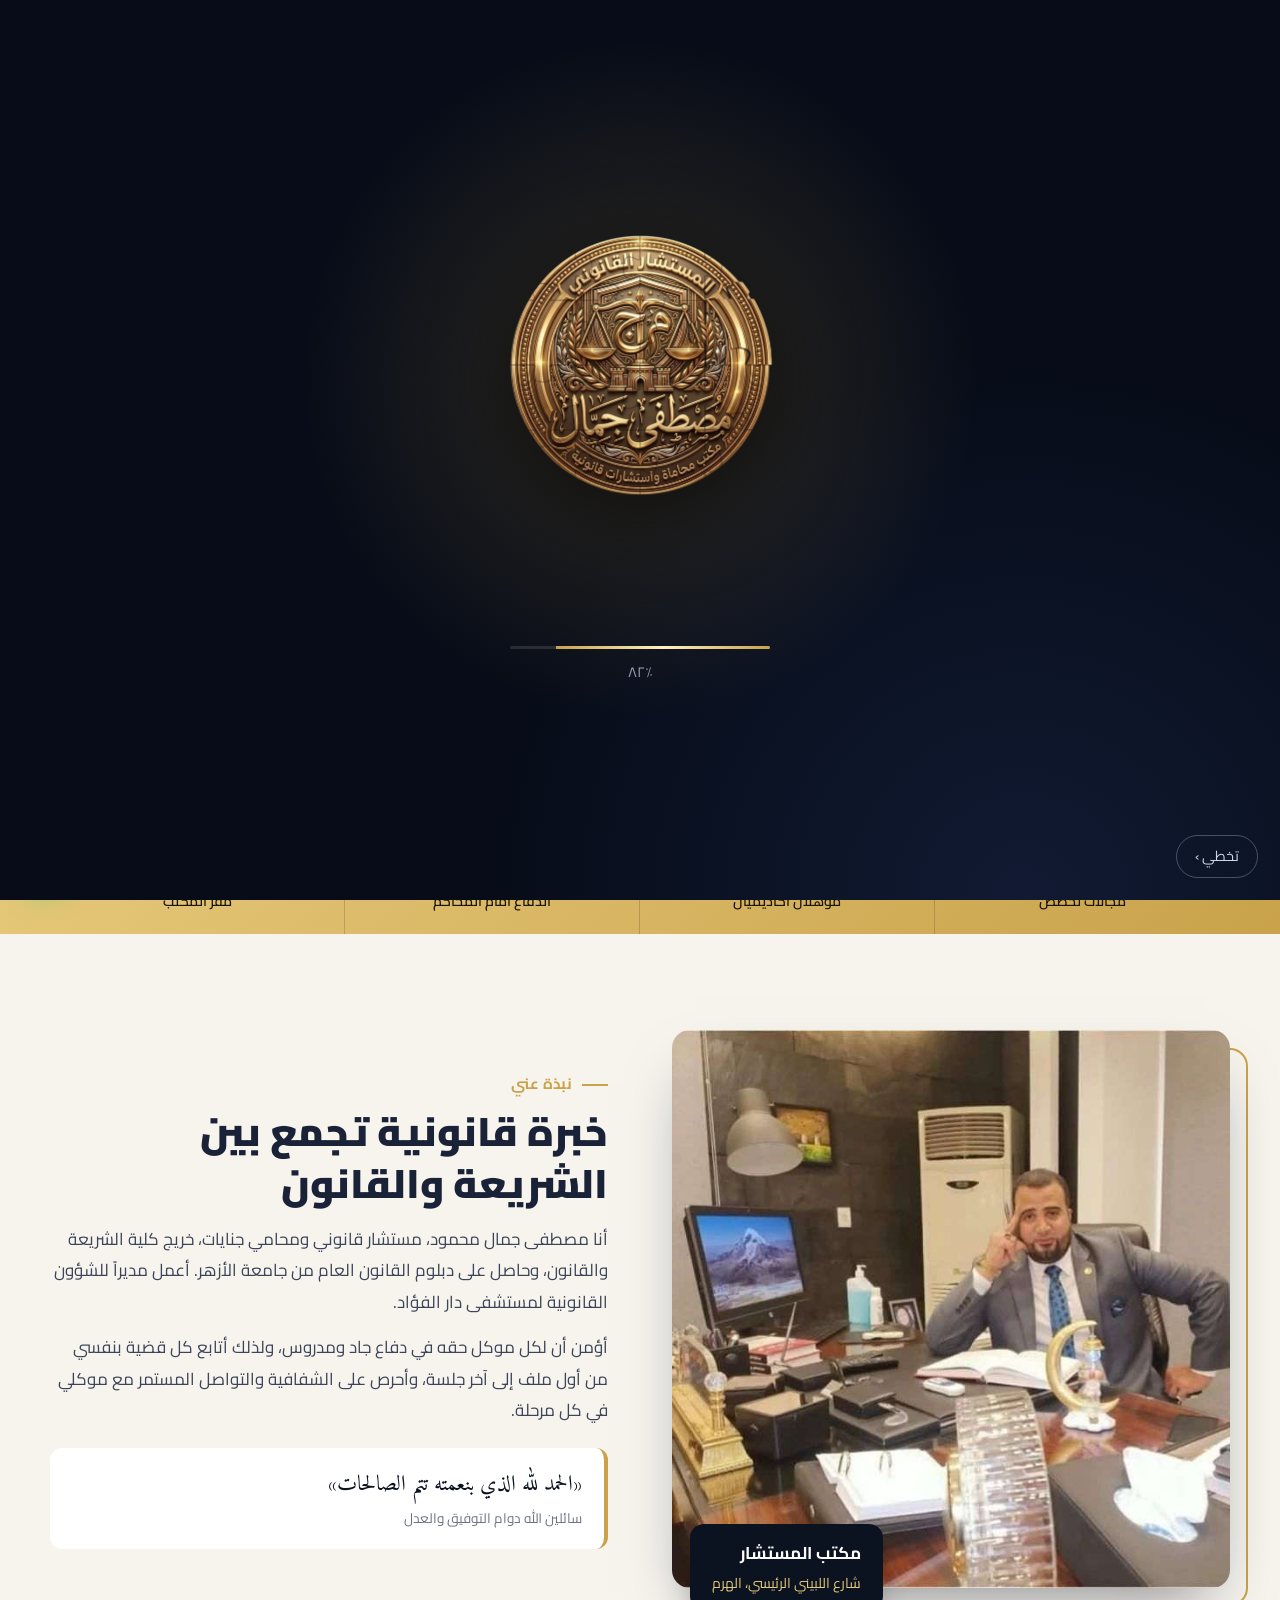
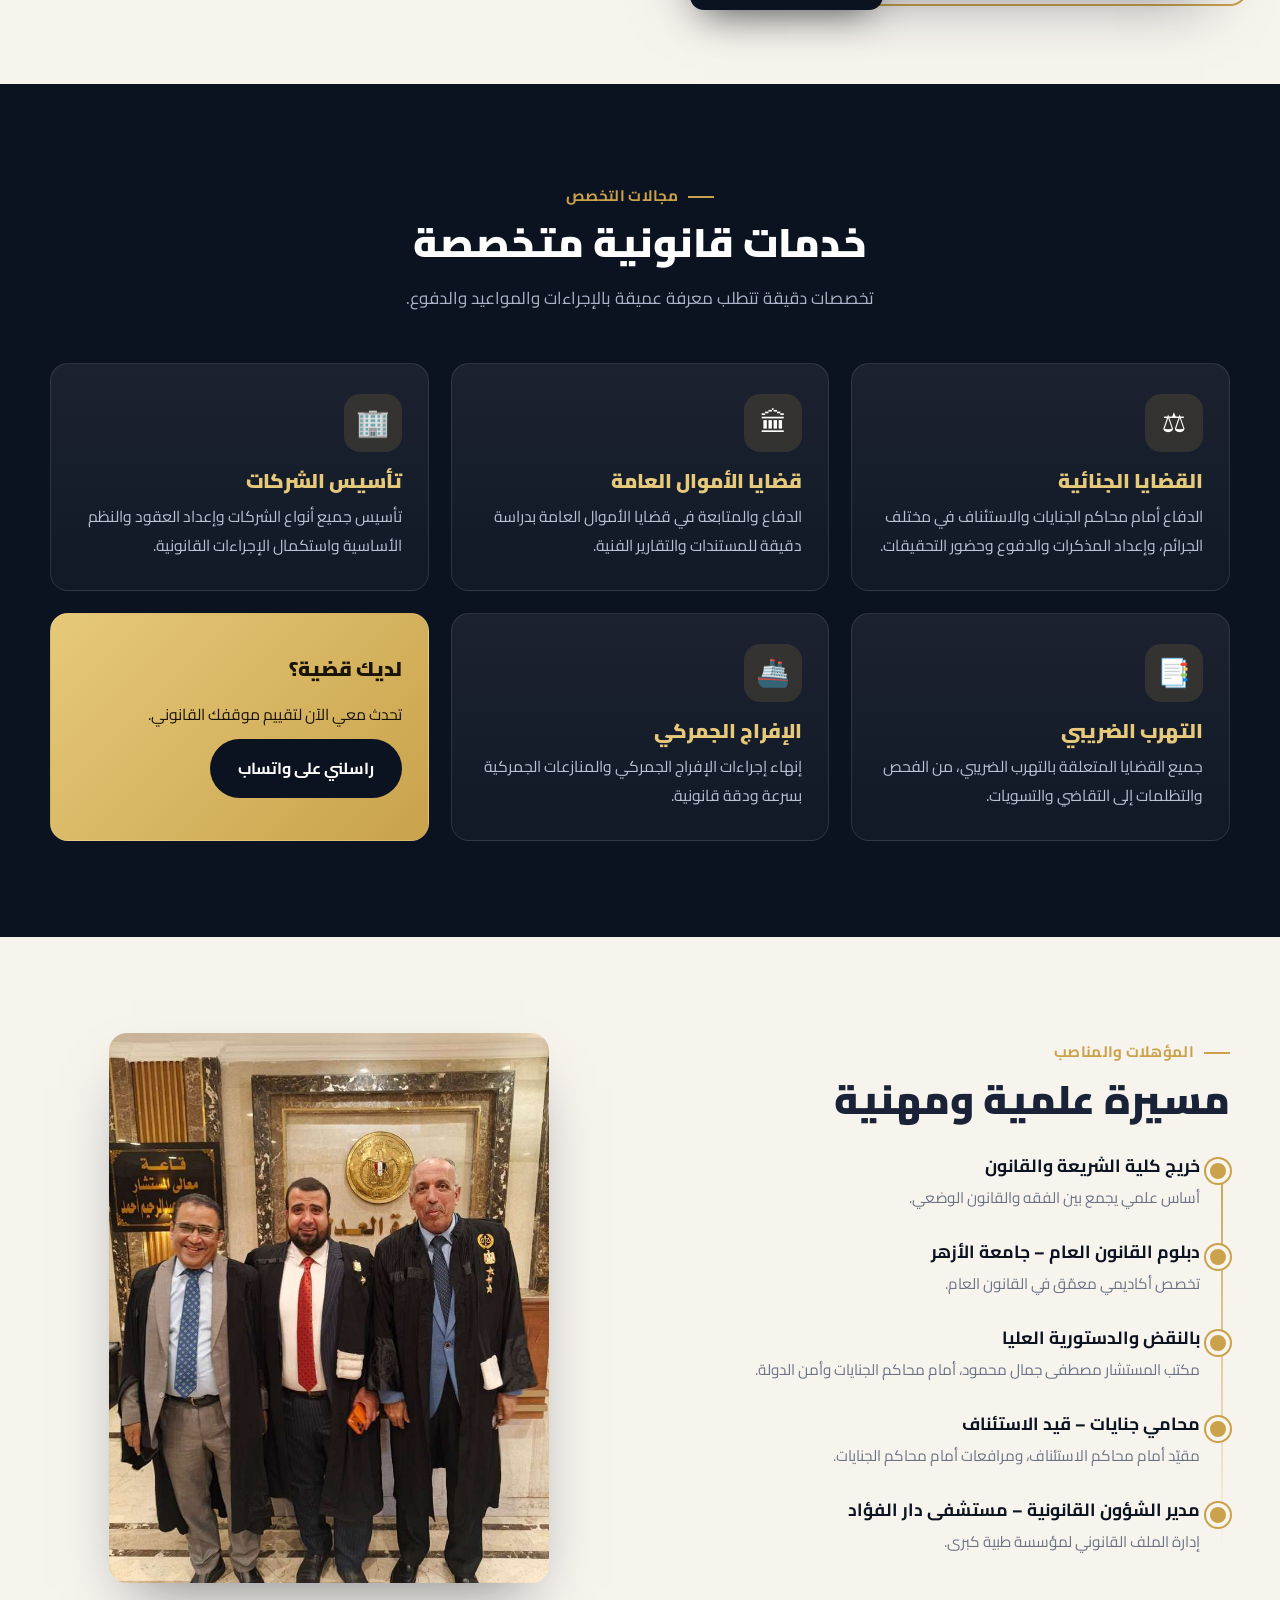
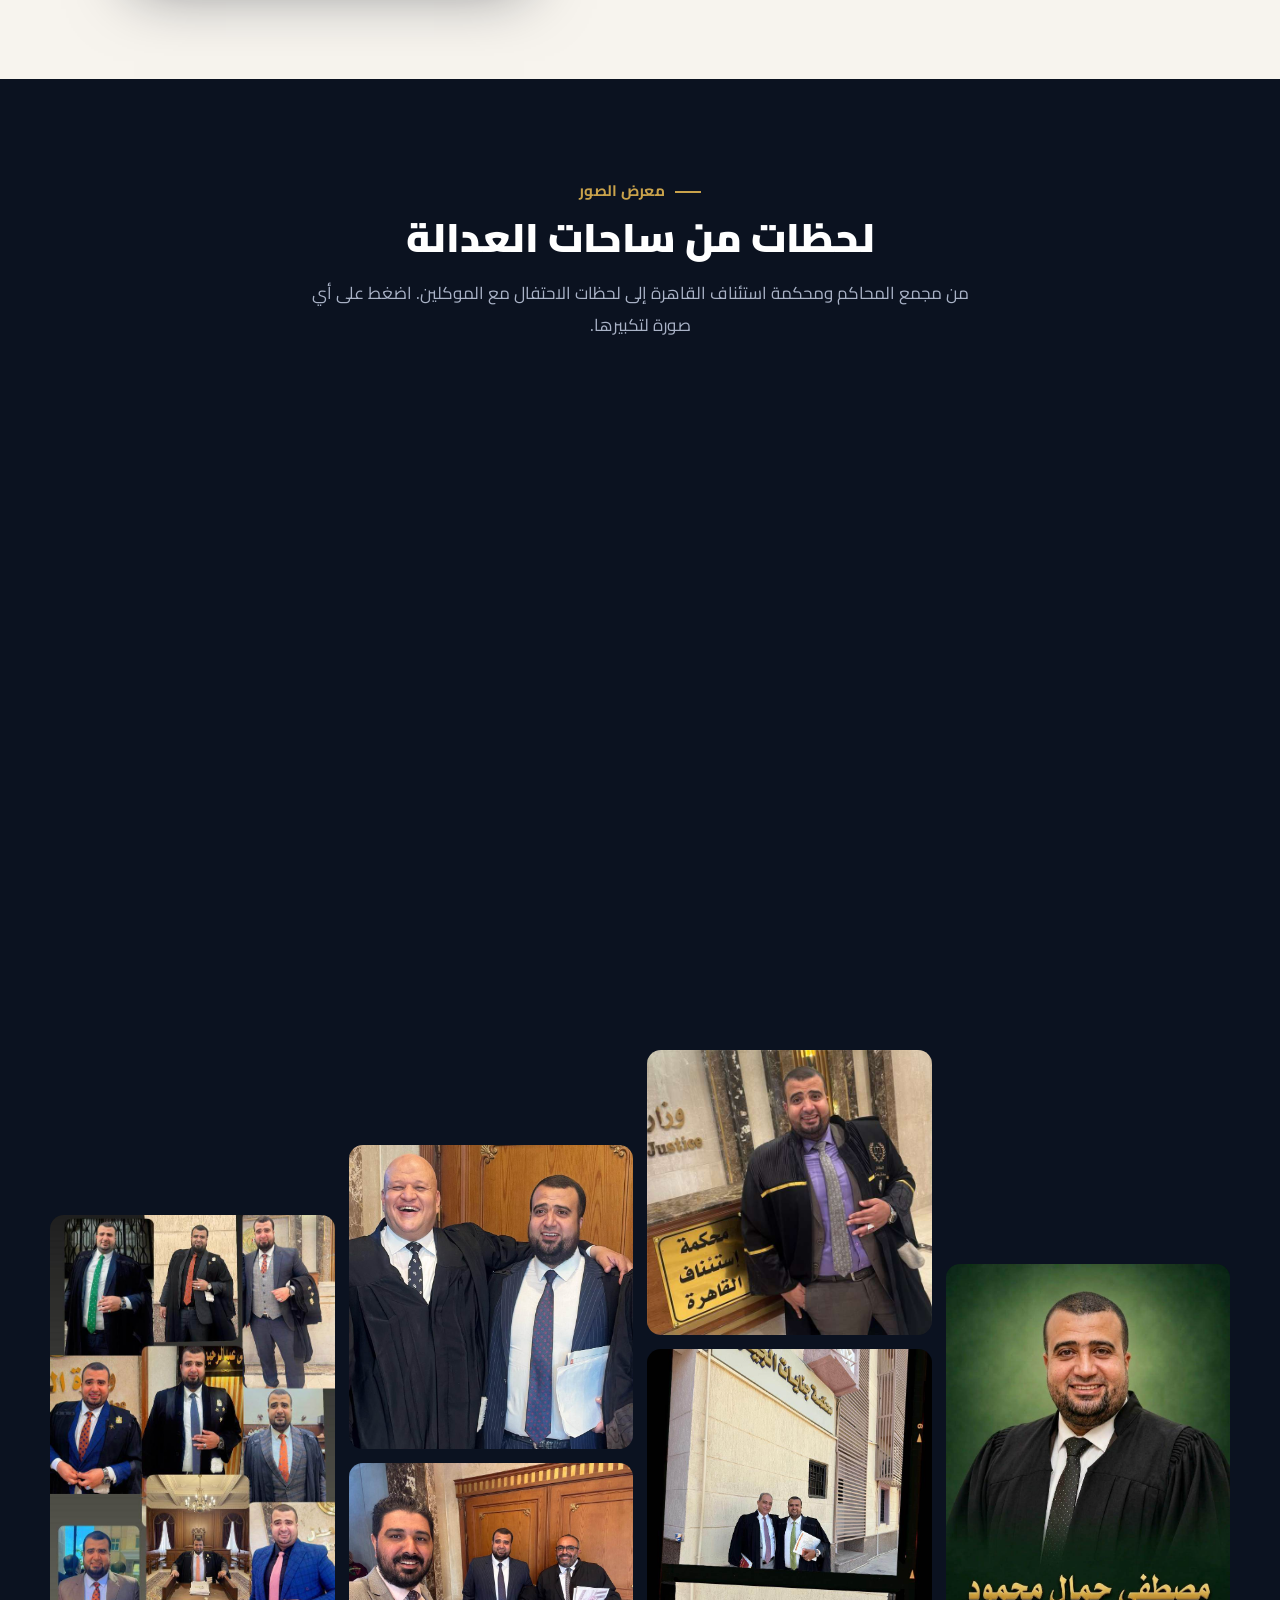
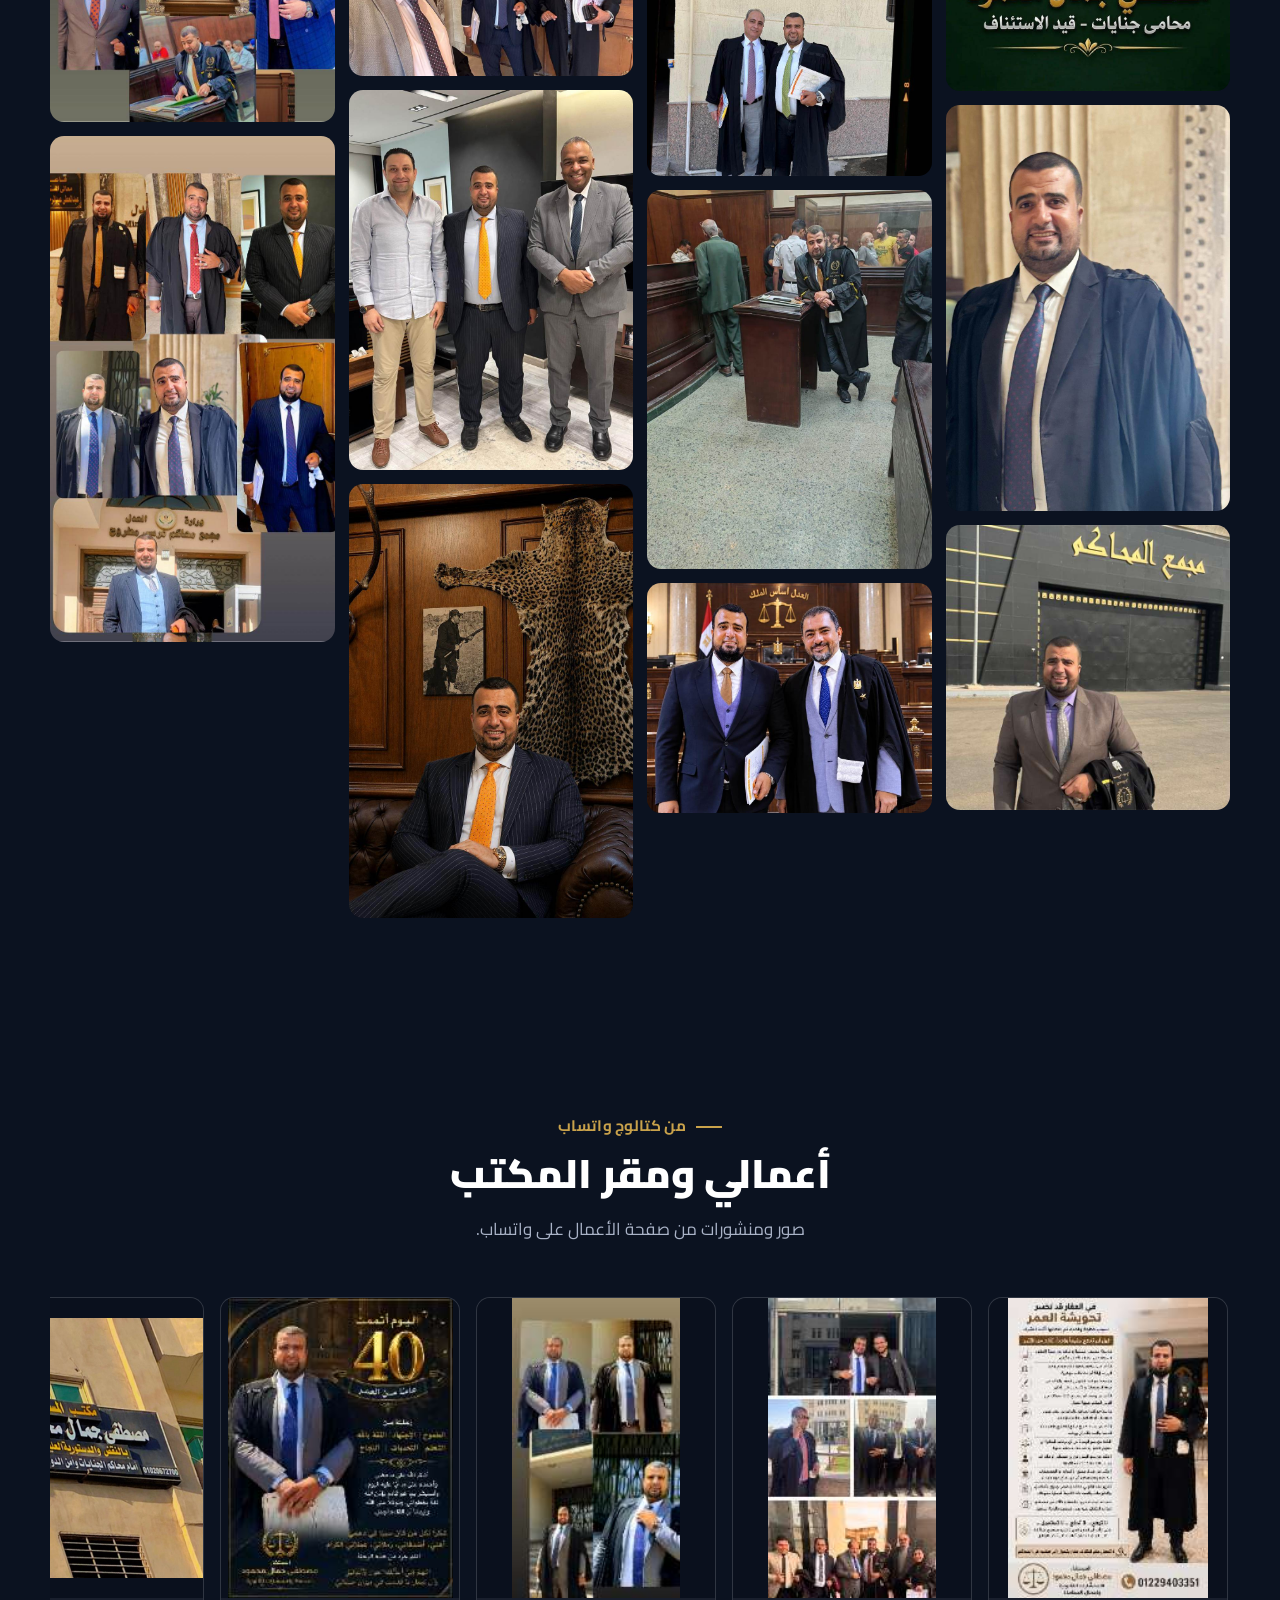
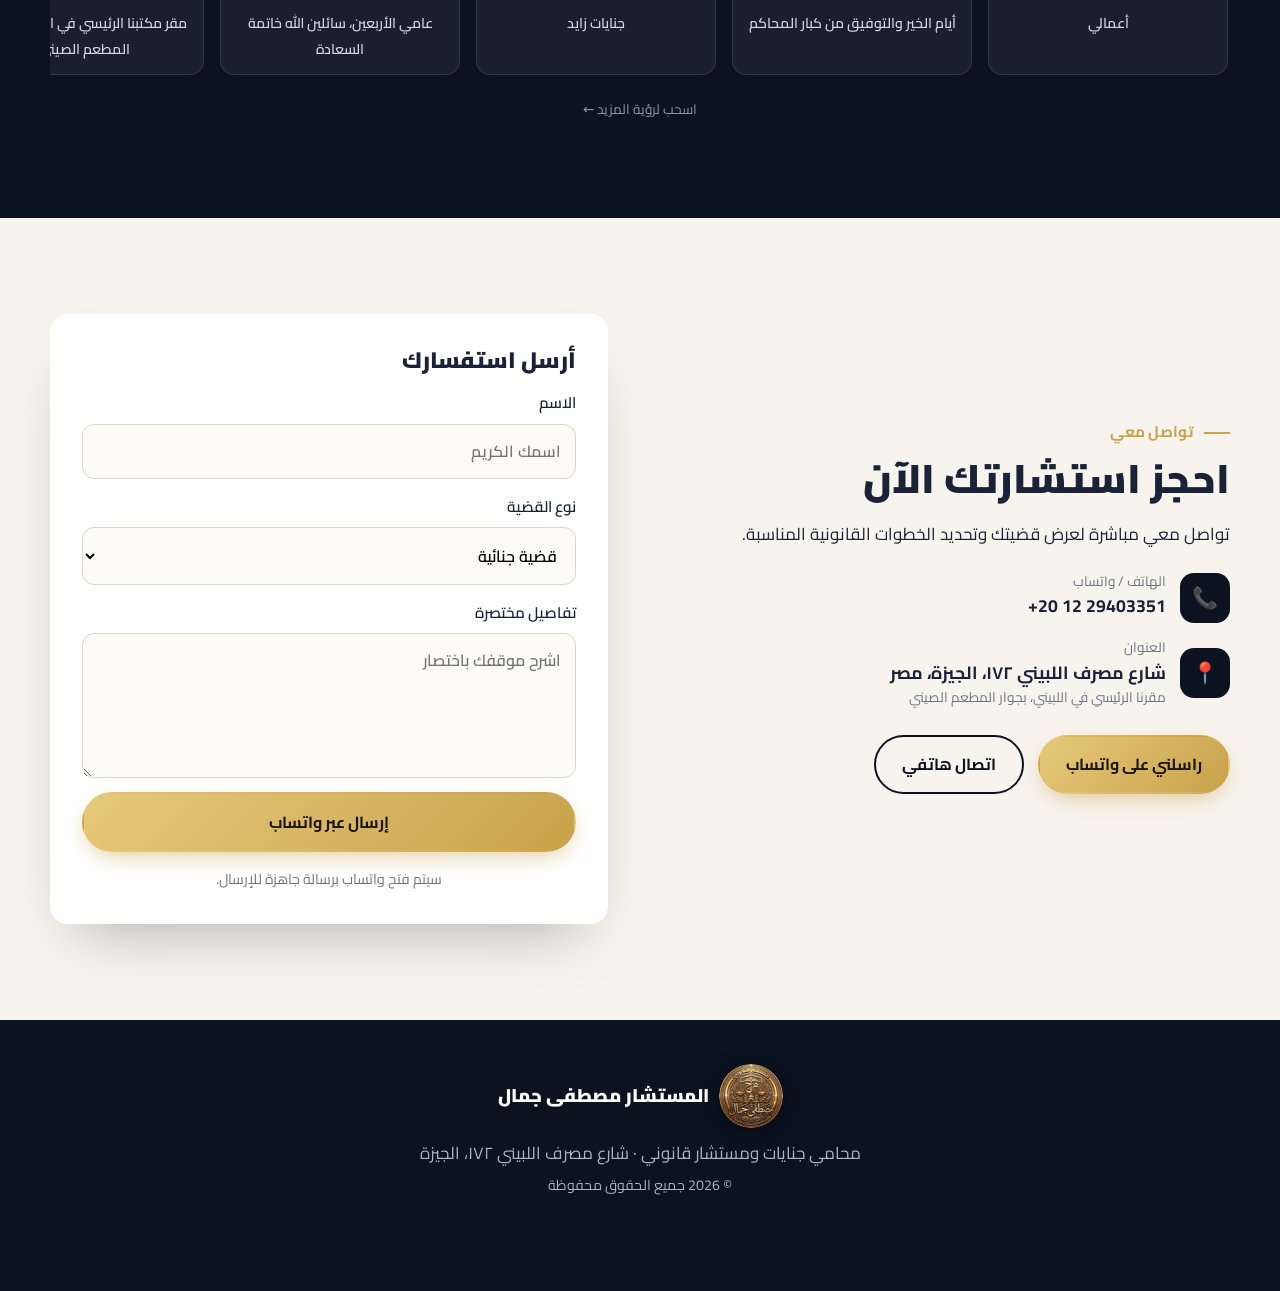
==== index.html @ 7abbc5d2 "Update index.html" ====
<!doctype html>
<html lang="ar" dir="rtl">
<head>
<meta charset="utf-8">
<meta name="viewport" content="width=device-width, initial-scale=1, viewport-fit=cover">
<title>المستشار القانوني مصطفى جمال | محامي جنايات ومستشار قانوني</title>
<meta name="description" content="المستشار القانوني مصطفى جمال، محامي جنايات ومستشار قانوني: القضايا الجنائية، قضايا الأموال العامة، تأسيس الشركات، التهرب الضريبي، والإفراج الجمركي. الجيزة، مصر.">
<meta property="og:title" content="المستشار القانوني مصطفى جمال | محامي جنايات ومستشار قانوني">
<meta property="og:description" content="قضايا جنائية، أموال عامة، تأسيس شركات، تهرب ضريبي، إفراج جمركي.">
<meta property="og:image" content="img/WhatsApp Image 2026-10-08 at 9.00.35 PM.jpeg">
<meta property="og:locale" content="ar_EG">
<meta name="theme-color" content="#0b1220">
<link rel="icon" type="image/png" href="img/favicon.png">
<link rel="apple-touch-icon" href="img/logo-96.webp">
<link rel="preconnect" href="https://fonts.googleapis.com">
<link rel="preconnect" href="https://fonts.gstatic.com" crossorigin>
<link href="https://fonts.googleapis.com/css2?family=Cairo:wght@400;600;700;900&family=Amiri:wght@700&display=swap" rel="stylesheet">
<script>document.documentElement.classList.add("js")</script>
<link rel="stylesheet" href="style.css">
</head>
<body>
<div class="loader" id="loader" role="status" aria-label="جارٍ التحميل">
  <div class="intro-glow"></div>
  <div class="intro-stage" id="introStage"></div>
  <div class="intro-name" id="introName"><b>المستشار القانوني</b><span>مصطفى جمال</span></div>
  <div class="intro-bar"><i id="introBar"></i></div>
  <div class="intro-pct" id="introPct">٠٪</div>
  <button type="button" class="intro-skip" id="introSkip">تخطي ›</button>
</div>
<div class="progress" id="progress"></div>

<header class="nav" id="nav">
  <a class="brand" href="#top" aria-label="المستشار مصطفى جمال"><img class="brand-logo" src="img/logo-96.webp" width="46" height="46" alt="شعار المستشار القانوني مصطفى جمال"><span>المستشار القانوني مصطفى جمال</span></a>
  <button class="burger" id="burger" aria-label="القائمة"><span></span><span></span><span></span></button>
  <nav id="menu">
    <a href="#about">نبذة</a>
    <a href="#services">التخصصات</a>
    <a href="#credentials">المؤهلات</a>
    <a href="#gallery">معرض الصور</a>
    <a href="#catalog">أعمالي</a>
    <a href="#contact">تواصل معي</a>
    <a class="btn btn-gold sm" href="https://wa.me/201229403351" target="_blank" rel="noopener">واتساب</a>
  </nav>
</header>

<main id="top">
<section class="hero">
  <div class="hero-bg" id="heroBg"><img class="wm" src="img/logo.webp" alt="" aria-hidden="true"></div>
  <canvas class="dust" id="dust" aria-hidden="true"></canvas>
  <div class="container hero-grid">
    <div class="hero-text reveal">
      <span class="pill">محامي جنايات · قيد الاستئناف · مستشار قانوني</span>
      <h1><span class="ln"><span>المستشار القانوني</span></span><span class="ln"><em><span>مصطفى جمال</span></em></span></h1>
      <p class="lead">العدل أساس الملك. أتولى قضاياكم بخبرة وحرص وأمانة، في القضايا الجنائية وقضايا الأموال العامة وتأسيس الشركات والتهرب الضريبي والإفراج الجمركي.</p>
      <div class="cta">
        <a class="btn btn-gold" href="https://wa.me/201229403351" target="_blank" rel="noopener">احجز استشارة عبر واتساب</a>
        <a class="btn btn-ghost" href="tel:+201229403351">اتصل الآن</a>
      </div>
      <ul class="hero-tags">
        <li>خريج كلية الشريعة والقانون</li>
        <li>دبلوم القانون العام – جامعة الأزهر</li>
        <li>مدير الشؤون القانونية لمستشفى دار الفؤاد</li>
      </ul>
    </div>
    <div class="hero-photo reveal">
      <div class="ring" aria-hidden="true"></div><div class="frame" id="tiltFrame"><img src="img/WhatsApp Image 2026-10-08 at 9.00.35 PM.jpeg" alt="المستشار مصطفى جمال بالروب أمام شعار العدالة" width="960" height="960" fetchpriority="high"></div>
      <div class="badge-float"><b>⚖</b><span>محامي جنايات</span></div>
    </div>
  </div>
</section>

<section class="marquee" aria-hidden="true"><div class="mq-track"><span>القضايا الجنائية</span><i>⚖</i><span>الأموال العامة</span><i>⚖</i><span>تأسيس الشركات</span><i>⚖</i><span>التهرب الضريبي</span><i>⚖</i><span>الإفراج الجمركي</span><i>⚖</i><span>القضايا الجنائية</span><i>⚖</i><span>الأموال العامة</span><i>⚖</i><span>تأسيس الشركات</span><i>⚖</i><span>التهرب الضريبي</span><i>⚖</i><span>الإفراج الجمركي</span><i>⚖</i><span>القضايا الجنائية</span><i>⚖</i><span>الأموال العامة</span><i>⚖</i><span>تأسيس الشركات</span><i>⚖</i><span>التهرب الضريبي</span><i>⚖</i><span>الإفراج الجمركي</span><i>⚖</i><span>القضايا الجنائية</span><i>⚖</i><span>الأموال العامة</span><i>⚖</i><span>تأسيس الشركات</span><i>⚖</i><span>التهرب الضريبي</span><i>⚖</i><span>الإفراج الجمركي</span><i>⚖</i></div></section>

<section class="strip">
  <div class="container strip-in">
    <div><b data-count="5">٥</b><span>مجالات تخصص</span></div>
    <div><b data-count="2">٢</b><span>مؤهلان أكاديميان</span></div>
    <div><b>جنايات</b><span>الدفاع أمام المحاكم</span></div>
    <div><b>الجيزة</b><span>مقر المكتب</span></div>
  </div>
</section>

<section class="section" id="about">
  <div class="container about-grid">
    <div class="about-img reveal">
      <img src="img/office.jpg" alt="مكتب المستشار مصطفى جمال" loading="lazy">
      <div class="about-img-card"><b>مكتب المستشار</b><span>شارع اللبيني الرئيسي، الهرم</span></div>
    </div>
    <div class="reveal">
      <span class="eyebrow">نبذة عني</span>
      <h2>خبرة قانونية تجمع بين الشريعة والقانون</h2>
      <p>أنا مصطفى جمال محمود، مستشار قانوني ومحامي جنايات، خريج كلية الشريعة والقانون، وحاصل على دبلوم القانون العام من جامعة الأزهر. أعمل مديراً للشؤون القانونية لمستشفى دار الفؤاد.</p>
      <p>أؤمن أن لكل موكل حقه في دفاع جاد ومدروس، ولذلك أتابع كل قضية بنفسي من أول ملف إلى آخر جلسة، وأحرص على الشفافية والتواصل المستمر مع موكلي في كل مرحلة.</p>
      <div class="quote">«الحمد لله الذي بنعمته تتم الصالحات»<small>سائلين الله دوام التوفيق والعدل</small></div>
    </div>
  </div>
</section>

<section class="section dark" id="services">
  <div class="container">
    <div class="head reveal"><span class="eyebrow">مجالات التخصص</span><h2>خدمات قانونية متخصصة</h2><p>تخصصات دقيقة تتطلب معرفة عميقة بالإجراءات والمواعيد والدفوع.</p></div>
    <div class="cards">
      <article class="card tilt reveal"><div class="ico">⚖</div><h3>القضايا الجنائية</h3><p>الدفاع أمام محاكم الجنايات والاستئناف في مختلف الجرائم، وإعداد المذكرات والدفوع وحضور التحقيقات.</p></article>
      <article class="card tilt reveal"><div class="ico">🏛</div><h3>قضايا الأموال العامة</h3><p>الدفاع والمتابعة في قضايا الأموال العامة بدراسة دقيقة للمستندات والتقارير الفنية.</p></article>
      <article class="card tilt reveal"><div class="ico">🏢</div><h3>تأسيس الشركات</h3><p>تأسيس جميع أنواع الشركات وإعداد العقود والنظم الأساسية واستكمال الإجراءات القانونية.</p></article>
      <article class="card tilt reveal"><div class="ico">📑</div><h3>التهرب الضريبي</h3><p>جميع القضايا المتعلقة بالتهرب الضريبي، من الفحص والتظلمات إلى التقاضي والتسويات.</p></article>
      <article class="card tilt reveal"><div class="ico">🚢</div><h3>الإفراج الجمركي</h3><p>إنهاء إجراءات الإفراج الجمركي والمنازعات الجمركية بسرعة ودقة قانونية.</p></article>
      <article class="card cta-card tilt reveal"><h3>لديك قضية؟</h3><p>تحدث معي الآن لتقييم موقفك القانوني.</p><a class="btn btn-gold" href="https://wa.me/201229403351" target="_blank" rel="noopener">راسلني على واتساب</a></article>
    </div>
  </div>
</section>

<section class="section" id="credentials">
  <div class="container cred-grid">
    <div class="reveal">
      <span class="eyebrow">المؤهلات والمناصب</span>
      <h2>مسيرة علمية ومهنية</h2>
      <ul class="timeline">
        <li><b>خريج كلية الشريعة والقانون</b><span>أساس علمي يجمع بين الفقه والقانون الوضعي.</span></li>
        <li><b>دبلوم القانون العام – جامعة الأزهر</b><span>تخصص أكاديمي معمّق في القانون العام.</span></li>
        <li><b>بالنقض والدستورية العليا</b><span>مكتب المستشار مصطفى جمال محمود، أمام محاكم الجنايات وأمن الدولة.</span></li>
        <li><b>محامي جنايات – قيد الاستئناف</b><span>مقيّد أمام محاكم الاستئناف، ومرافعات أمام محاكم الجنايات.</span></li>
        <li><b>مدير الشؤون القانونية – مستشفى دار الفؤاد</b><span>إدارة الملف القانوني لمؤسسة طبية كبرى.</span></li>
      </ul>
    </div>
    <div class="cred-img reveal"><img src="img/robe.jpg" alt="المستشار مصطفى جمال بالروب داخل وزارة العدل" loading="lazy"></div>
  </div>
</section>

<section class="section dark" id="gallery">
  <div class="container">
    <div class="head reveal"><span class="eyebrow">معرض الصور</span><h2>لحظات من ساحات العدالة</h2><p>من مجمع المحاكم ومحكمة استئناف القاهرة إلى لحظات الاحتفال مع الموكلين. اضغط على أي صورة لتكبيرها.</p></div>
    <div class="chips reveal" id="chips" role="tablist" aria-label="تصفية الصور">
      <button class="chip on" data-f="all" role="tab" aria-selected="true">الكل</button>
      <button class="chip" data-f="court" role="tab" aria-selected="false">المحاكم</button>
      <button class="chip" data-f="col" role="tab" aria-selected="false">مع الزملاء</button>
      <button class="chip" data-f="occ" role="tab" aria-selected="false">مناسبات وتهاني</button>
      <button class="chip" data-f="por" role="tab" aria-selected="false">صور شخصية</button>
    </div>
    <div class="masonry" id="masonry">
      <figure class="m reveal" data-cat="occ"><button type="button" aria-label="تكبير: الاحتفال مع الموكلين بصدور حكم البراءة"><img src="img/success.jpg" width="720" height="1081" alt="الاحتفال مع الموكلين بصدور حكم البراءة" loading="lazy"></button><figcaption>الاحتفال مع الموكلين بصدور حكم البراءة</figcaption></figure>
      <figure class="m reveal" data-cat="occ"><button type="button" aria-label="تكبير: بمناسبة انتهاء الموسم القضائي"><img src="img/new0028.jpg" width="900" height="1125" alt="بمناسبة انتهاء الموسم القضائي" loading="lazy"></button><figcaption>بمناسبة انتهاء الموسم القضائي</figcaption></figure>
      <figure class="m reveal" data-cat="por"><button type="button" aria-label="تكبير: المستشار مصطفى جمال محمود – محامي جنايات قيد الاستئناف"><img src="img/new0037.jpg" width="843" height="1264" alt="المستشار مصطفى جمال محمود – محامي جنايات قيد الاستئناف" loading="lazy"></button><figcaption>المستشار مصطفى جمال محمود – محامي جنايات قيد الاستئناف</figcaption></figure>
      <figure class="m reveal" data-cat="por"><button type="button" aria-label="تكبير: المستشار مصطفى جمال محمود بالروب"><img src="img/new0035.jpg" width="895" height="1280" alt="المستشار مصطفى جمال محمود بالروب" loading="lazy"></button><figcaption>المستشار مصطفى جمال محمود بالروب</figcaption></figure>
      <figure class="m reveal" data-cat="court"><button type="button" aria-label="تكبير: أمام مجمع المحاكم"><img src="img/court1.jpg" width="640" height="640" alt="أمام مجمع المحاكم" loading="lazy"></button><figcaption>أمام مجمع المحاكم</figcaption></figure>
      <figure class="m reveal" data-cat="court"><button type="button" aria-label="تكبير: أمام محكمة الاستئناف"><img src="img/court2.jpg" width="640" height="640" alt="أمام محكمة الاستئناف" loading="lazy"></button><figcaption>أمام محكمة الاستئناف</figcaption></figure>
      <figure class="m reveal" data-cat="court"><button type="button" aria-label="تكبير: قاعة المحكمة"><img src="img/court3.jpg" width="640" height="640" alt="قاعة المحكمة" loading="lazy"></button><figcaption>قاعة المحكمة</figcaption></figure>
      <figure class="m reveal" data-cat="court"><button type="button" aria-label="تكبير: محكمة استئناف القاهرة"><img src="img/court4.jpg" width="640" height="640" alt="محكمة استئناف القاهرة" loading="lazy"></button><figcaption>محكمة استئناف القاهرة</figcaption></figure>
      <figure class="m reveal" data-cat="court"><button type="button" aria-label="تكبير: أمام محكمة الجنايات"><img src="img/new0034.jpg" width="853" height="1280" alt="أمام محكمة الجنايات" loading="lazy"></button><figcaption>أمام محكمة الجنايات</figcaption></figure>
      <figure class="m reveal" data-cat="court"><button type="button" aria-label="تكبير: داخل قاعة المحكمة"><img src="img/new0032.jpg" width="900" height="1200" alt="داخل قاعة المحكمة" loading="lazy"></button><figcaption>داخل قاعة المحكمة</figcaption></figure>
      <figure class="m reveal" data-cat="col"><button type="button" aria-label="تكبير: مع زميل في قاعة المحكمة"><img src="img/new0031.jpg" width="900" height="727" alt="مع زميل في قاعة المحكمة" loading="lazy"></button><figcaption>مع زميل في قاعة المحكمة</figcaption></figure>
      <figure class="m reveal" data-cat="col"><button type="button" aria-label="تكبير: مع الزملاء أمام المحكمة"><img src="img/colleagues.jpg" width="760" height="760" alt="مع الزملاء أمام المحكمة" loading="lazy"></button><figcaption>مع الزملاء أمام المحكمة</figcaption></figure>
      <figure class="m reveal" data-cat="col"><button type="button" aria-label="تكبير: مع الزملاء داخل وزارة العدل"><img src="img/robe.jpg" width="760" height="1012" alt="مع الزملاء داخل وزارة العدل" loading="lazy"></button><figcaption>مع الزملاء داخل وزارة العدل</figcaption></figure>
      <figure class="m reveal" data-cat="col"><button type="button" aria-label="تكبير: مع زميل في أروقة المحكمة"><img src="img/new0026.jpg" width="900" height="963" alt="مع زميل في أروقة المحكمة" loading="lazy"></button><figcaption>مع زميل في أروقة المحكمة</figcaption></figure>
      <figure class="m reveal" data-cat="col"><button type="button" aria-label="تكبير: مع زميل بعد الجلسة"><img src="img/new0027.jpg" width="900" height="675" alt="مع زميل بعد الجلسة" loading="lazy"></button><figcaption>مع زميل بعد الجلسة</figcaption></figure>
      <figure class="m reveal" data-cat="col"><button type="button" aria-label="تكبير: في زيارة مع الزملاء"><img src="img/new0029.jpg" width="900" height="1200" alt="في زيارة مع الزملاء" loading="lazy"></button><figcaption>في زيارة مع الزملاء</figcaption></figure>
      <figure class="m reveal" data-cat="por"><button type="button" aria-label="تكبير: في استراحة داخل المحكمة"><img src="img/new0030.jpg" width="838" height="1280" alt="في استراحة داخل المحكمة" loading="lazy"></button><figcaption>في استراحة داخل المحكمة</figcaption></figure>
      <figure class="m reveal" data-cat="col"><button type="button" aria-label="تكبير: لقطات من العمل"><img src="img/moment.jpg" width="760" height="610" alt="لقطات من العمل" loading="lazy"></button><figcaption>لقطات من العمل</figcaption></figure>
      <figure class="m reveal" data-cat="court"><button type="button" aria-label="تكبير: جولات في المحاكم"><img src="img/courts.jpg" width="640" height="1137" alt="جولات في المحاكم" loading="lazy"></button><figcaption>جولات في المحاكم</figcaption></figure>
      <figure class="m reveal" data-cat="court"><button type="button" aria-label="تكبير: لقطات من الميدان"><img src="img/new0033.jpg" width="719" height="1280" alt="لقطات من الميدان" loading="lazy"></button><figcaption>لقطات من الميدان</figcaption></figure>
      <figure class="m reveal" data-cat="court"><button type="button" aria-label="تكبير: لقطات من ساحات المحاكم"><img src="img/new0036.jpg" width="719" height="1280" alt="لقطات من ساحات المحاكم" loading="lazy"></button><figcaption>لقطات من ساحات المحاكم</figcaption></figure>
    </div>
  </div>
</section>

<section class="section dark" id="catalog">
  <div class="container">
    <div class="head reveal"><span class="eyebrow">من كتالوج واتساب</span><h2>أعمالي ومقر المكتب</h2><p>صور ومنشورات من صفحة الأعمال على واتساب.</p></div>
    <div class="cat" id="cat">
      <figure class="reveal"><button type="button" aria-label="تكبير: إعلان أعمالي - المستشار مصطفى جمال محمود"><img src="img/catalog-flyer.jpg" alt="إعلان أعمالي - المستشار مصطفى جمال محمود" loading="lazy"></button><figcaption>أعمالي</figcaption></figure>
      <figure class="reveal"><button type="button" aria-label="تكبير: أيام الخير والتوفيق من كبار المحاكم"><img src="img/catalog-courts.jpg" alt="أيام الخير والتوفيق من كبار المحاكم" loading="lazy"></button><figcaption>أيام الخير والتوفيق من كبار المحاكم</figcaption></figure>
      <figure class="reveal"><button type="button" aria-label="تكبير: جنايات زايد"><img src="img/catalog-zayed.jpg" alt="جنايات زايد" loading="lazy"></button><figcaption>جنايات زايد</figcaption></figure>
      <figure class="reveal"><button type="button" aria-label="تكبير: عامي الأربعين - سائلين الله خاتمة السعادة"><img src="img/catalog-40.jpg" alt="عامي الأربعين - سائلين الله خاتمة السعادة" loading="lazy"></button><figcaption>عامي الأربعين، سائلين الله خاتمة السعادة</figcaption></figure>
      <figure class="reveal"><button type="button" aria-label="تكبير: لافتة مكتب المستشار مصطفى جمال محمود"><img src="img/catalog-office-sign.jpg" alt="لافتة مكتب المستشار مصطفى جمال محمود بالنقض والدستورية العليا، أمام محاكم الجنايات وأمن الدولة" loading="lazy"></button><figcaption>مقر مكتبنا الرئيسي في اللبيني، بجوار المطعم الصيني</figcaption></figure>
    </div>
    <p class="cat-hint">اسحب لرؤية المزيد ←</p>
  </div>
</section>

<section class="section" id="contact">
  <div class="container contact-grid">
    <div class="reveal">
      <span class="eyebrow">تواصل معي</span>
      <h2>احجز استشارتك الآن</h2>
      <p>تواصل معي مباشرة لعرض قضيتك وتحديد الخطوات القانونية المناسبة.</p>
      <ul class="clist">
        <li><span>📞</span><div><small>الهاتف / واتساب</small><a href="tel:+201229403351" dir="ltr">+20 12 29403351</a></div></li>
        <li><span>📍</span><div><small>العنوان</small><a href="https://www.google.com/maps/search/?api=1&query=%D8%B4%D8%A7%D8%B1%D8%B9+%D9%85%D8%B5%D8%B1%D9%81+%D8%A7%D9%84%D9%84%D8%A8%D9%8A%D9%86%D9%89+172+%D8%A7%D9%84%D8%AC%D9%8A%D8%B2%D8%A9" target="_blank" rel="noopener">شارع مصرف اللبيني ١٧٢، الجيزة، مصر</a><small>مقرنا الرئيسي في اللبيني، بجوار المطعم الصيني</small></div></li>
      </ul>
      <div class="cta"><a class="btn btn-gold" href="https://wa.me/201229403351" target="_blank" rel="noopener">راسلني على واتساب</a><a class="btn btn-ghost dark-ghost" href="tel:+201229403351">اتصال هاتفي</a></div>
    </div>
    <form class="form reveal" id="form">
      <h3>أرسل استفسارك</h3>
      <label>الاسم<input name="name" required placeholder="اسمك الكريم"></label>
      <label>نوع القضية
        <select name="type">
          <option>قضية جنائية</option><option>قضية أموال عامة</option><option>تأسيس شركة</option><option>تهرب ضريبي</option><option>إفراج جمركي</option><option>أخرى</option>
        </select>
      </label>
      <label>تفاصيل مختصرة<textarea name="msg" rows="4" placeholder="اشرح موقفك باختصار"></textarea></label>
      <button class="btn btn-gold" type="submit">إرسال عبر واتساب</button>
      <small>سيتم فتح واتساب برسالة جاهزة للإرسال.</small>
    </form>
  </div>
</section>
</main>

<footer class="foot">
  <div class="container">
    <div class="brand"><img class="brand-logo" src="img/logo-96.webp" width="46" height="46" alt="" loading="lazy"><span>المستشار مصطفى جمال</span></div>
    <p>محامي جنايات ومستشار قانوني · شارع مصرف اللبيني ١٧٢، الجيزة</p>
    <small>© <span id="yr"></span> جميع الحقوق محفوظة</small>
  </div>
</footer>

<a class="wa-float" href="https://wa.me/201229403351" target="_blank" rel="noopener" aria-label="واتساب">
  <svg viewBox="0 0 32 32" width="28" height="28" fill="#fff"><path d="M16 3a13 13 0 0 0-11.2 19.6L3 29l6.6-1.7A13 13 0 1 0 16 3zm0 23.7a10.7 10.7 0 0 1-5.5-1.5l-.4-.2-3.9 1 1-3.8-.3-.4A10.7 10.7 0 1 1 16 26.700zm5.900-8c-.3-.2-1.900-.9-2.200-1s-.5-.2-.7.2-.8 1-1 1.200-.4.2-.7.1a8.800 8.800 0 0 1-4.400-3.800c-.3-.6.3-.5.9-1.700.1-.2 0-.4 0-.5l-1-2.300c-.2-.6-.5-.5-.7-.5h-.6a1.200 1.200 0 0 0-.9.400 3.700 3.700 0 0 0-1.100 2.700 6.400 6.400 0 0 0 1.300 3.400 14.600 14.600 0 0 0 5.600 5c2 .8 2.800.9 3.800.7a3.200 3.200 0 0 0 2.100-1.500 2.600 2.600 0 0 0 .2-1.500c-.1-.1-.3-.2-.6-.4z"/></svg>
</a>

<div class="lb" id="lb" hidden role="dialog" aria-modal="true" aria-label="عرض الصورة">
  <button class="lb-x" aria-label="إغلاق">×</button>
  <button class="lb-n lb-prev" aria-label="السابقة">›</button>
  <button class="lb-n lb-next" aria-label="التالية">‹</button>
  <figure class="lb-fig"><img alt=""><figcaption></figcaption></figure>
  <div class="lb-c"></div>
</div>
<script src="script.js"></script>
</body>
</html>
---- style.css ----
:root{--navy:#0b1220;--navy2:#121c33;--ink:#1a2238;--gold:#c9a24b;--gold2:#e6c97a;--paper:#f7f4ee;--muted:#6b7385;--white:#fff;--r:18px}
*{box-sizing:border-box;margin:0;padding:0}
html{scroll-behavior:smooth;scroll-padding-top:76px}
body{font-family:'Cairo',system-ui,sans-serif;background:var(--paper);color:var(--ink);line-height:1.85;font-size:17px;overflow-x:hidden}
img{max-width:100%;display:block}
a{color:inherit;text-decoration:none}
ul{list-style:none}
.container{width:min(1180px,100% - 32px);margin-inline:auto}
h1,h2,h3{font-weight:900;line-height:1.3}
h2{font-size:clamp(1.7rem,3.4vw,2.5rem);margin:6px 0 14px}
.eyebrow{display:inline-block;color:var(--gold);font-weight:700;letter-spacing:.02em;font-size:.95rem;position:relative;padding-inline-start:36px}
.eyebrow::before{content:"";position:absolute;inset-inline-start:0;top:50%;width:26px;height:2px;background:var(--gold)}
.btn{display:inline-flex;align-items:center;justify-content:center;gap:8px;padding:13px 26px;border-radius:999px;font-weight:700;font-family:inherit;font-size:1rem;border:2px solid transparent;cursor:pointer;transition:.25s}
.btn.sm{padding:7px 18px;font-size:.92rem}
.btn-gold{background:linear-gradient(135deg,var(--gold2),var(--gold));color:#1a1405;box-shadow:0 8px 24px -8px rgba(201,162,75,.7)}
.btn-gold:hover{transform:translateY(-2px);box-shadow:0 12px 28px -8px rgba(201,162,75,.9)}
.btn-ghost{border-color:rgba(255,255,255,.45);color:#fff}
.btn-ghost:hover{background:#fff;color:var(--navy)}
.dark-ghost{border-color:var(--navy);color:var(--navy)}
.dark-ghost:hover{background:var(--navy);color:#fff}

/* nav */
.nav{position:fixed;inset:0 0 auto 0;z-index:50;display:flex;align-items:center;justify-content:space-between;padding:12px clamp(16px,4vw,48px);transition:.3s}
.nav.solid{background:rgba(11,18,32,.92);backdrop-filter:blur(10px);box-shadow:0 4px 24px rgba(0,0,0,.25)}
.brand{display:flex;align-items:center;gap:10px;color:#fff;font-weight:900;font-size:1.15rem}
.brand-mark{display:grid;place-items:center;width:38px;height:38px;border-radius:50%;background:linear-gradient(135deg,var(--gold2),var(--gold));color:#1a1405;font-size:1.2rem}
#menu{display:flex;align-items:center;gap:26px;color:#fff;font-weight:600}
#menu a:not(.btn):hover{color:var(--gold2)}
.burger{display:none;background:none;border:0;cursor:pointer;width:42px;height:42px}
.burger span{display:block;height:2px;background:#fff;margin:7px 8px;transition:.3s}

/* hero */
.hero{position:relative;background:var(--navy);color:#fff;padding:130px 0 90px;overflow:hidden}
.hero-bg{position:absolute;inset:0;background:radial-gradient(900px 500px at 15% 20%,rgba(201,162,75,.22),transparent 60%),radial-gradient(700px 500px at 90% 90%,rgba(60,90,170,.25),transparent 60%),linear-gradient(180deg,#0b1220,#0f1930)}
.hero-bg::after{content:"⚖";position:absolute;inset-inline-start:-40px;bottom:-120px;font-size:520px;color:rgba(255,255,255,.03);line-height:1}
.hero-grid{position:relative;display:grid;grid-template-columns:1.15fr .85fr;gap:56px;align-items:center}
.pill{display:inline-block;padding:6px 18px;border:1px solid rgba(201,162,75,.6);color:var(--gold2);border-radius:999px;font-weight:600;font-size:.92rem;margin-bottom:18px}
.hero h1{font-size:clamp(2.6rem,6vw,4.6rem);font-family:'Amiri','Cairo',serif;margin-bottom:18px}
.hero h1 em{font-style:normal;background:linear-gradient(135deg,var(--gold2),var(--gold));-webkit-background-clip:text;background-clip:text;color:transparent}
.lead{color:#cfd6e6;font-size:1.12rem;max-width:560px}
.cta{display:flex;flex-wrap:wrap;gap:14px;margin:28px 0}
.hero-tags{display:flex;flex-wrap:wrap;gap:10px}
.hero-tags li{font-size:.88rem;color:#cfd6e6;background:rgba(255,255,255,.07);border:1px solid rgba(255,255,255,.12);padding:5px 14px;border-radius:999px}
.hero-photo{position:relative;justify-self:center;width:min(100%,430px)}
.frame{position:relative;border-radius:200px 200px 24px 24px;padding:10px;background:linear-gradient(160deg,var(--gold2),transparent 55%,var(--gold))}
.frame img{border-radius:190px 190px 16px 16px;aspect-ratio:1/1.08;object-fit:cover;object-position:50% 20%;width:100%;height:auto}
.badge-float{position:absolute;inset-inline-start:-22px;bottom:34px;background:#fff;color:var(--navy);border-radius:16px;padding:12px 18px;display:flex;align-items:center;gap:10px;font-weight:800;box-shadow:0 18px 40px -12px rgba(0,0,0,.5)}
.badge-float b{display:grid;place-items:center;width:36px;height:36px;border-radius:50%;background:var(--navy);color:var(--gold2)}

/* strip */
.strip{background:linear-gradient(135deg,var(--gold2),var(--gold));color:#1a1405}
.strip-in{display:grid;grid-template-columns:repeat(4,1fr);text-align:center}
.strip-in div{padding:20px 10px;display:flex;flex-direction:column;border-inline-start:1px solid rgba(26,20,5,.18)}
.strip-in div:first-child{border:0}
.strip-in b{font-size:1.7rem;font-weight:900;line-height:1.2}
.strip-in span{font-size:.88rem;font-weight:600}

/* sections */
.section{padding:96px 0}
.section.dark{background:var(--navy);color:#fff}
.head{text-align:center;max-width:680px;margin:0 auto 48px}
.head p{color:#aab3c7}
.about-grid,.cred-grid,.contact-grid{display:grid;grid-template-columns:1fr 1fr;gap:64px;align-items:center}
.about-img{position:relative}
.about-img img{border-radius:var(--r);aspect-ratio:1/1;object-fit:cover;box-shadow:0 30px 60px -25px rgba(11,18,32,.5)}
.about-img::before{content:"";position:absolute;inset:18px -18px -18px 18px;border:2px solid var(--gold);border-radius:var(--r);z-index:-1}
.about-img-card{position:absolute;inset-inline-end:18px;bottom:-22px;background:var(--navy);color:#fff;padding:14px 22px;border-radius:14px;display:flex;flex-direction:column;box-shadow:0 18px 36px -14px rgba(0,0,0,.5)}
.about-img-card span{color:var(--gold2);font-size:.88rem}
.about p{margin-bottom:14px}
.about-grid p{color:#3b4458;margin-bottom:14px}
.quote{margin-top:22px;padding:18px 22px;border-inline-start:4px solid var(--gold);background:#fff;border-radius:12px;font-family:'Amiri',serif;font-size:1.35rem;color:var(--navy)}
.quote small{display:block;font-family:'Cairo';font-size:.85rem;color:var(--muted)}

/* cards */
.cards{display:grid;grid-template-columns:repeat(3,1fr);gap:22px}
.card{background:linear-gradient(180deg,rgba(255,255,255,.07),rgba(255,255,255,.03));border:1px solid rgba(255,255,255,.1);border-radius:var(--r);padding:30px 26px;transition:.3s}
.card:hover{transform:translateY(-6px);border-color:var(--gold);box-shadow:0 24px 40px -24px rgba(201,162,75,.5)}
.ico{width:58px;height:58px;display:grid;place-items:center;border-radius:16px;background:rgba(201,162,75,.15);font-size:1.7rem;margin-bottom:16px}
.card h3{font-size:1.25rem;margin-bottom:8px;color:var(--gold2)}
.card p{color:#b9c1d3;font-size:.98rem}
.cta-card{background:linear-gradient(135deg,var(--gold2),var(--gold));display:flex;flex-direction:column;justify-content:center;align-items:flex-start;gap:10px}
.cta-card h3,.cta-card p{color:#1a1405}
.cta-card .btn-gold{background:var(--navy);color:#fff;box-shadow:none}

/* credentials */
.timeline{margin-top:24px;position:relative;padding-inline-start:30px}
.timeline::before{content:"";position:absolute;inset-inline-start:7px;top:8px;bottom:8px;width:2px;background:linear-gradient(var(--gold),transparent)}
.timeline li{position:relative;margin-bottom:22px}
.timeline li::before{content:"";position:absolute;inset-inline-start:-30px;top:9px;width:16px;height:16px;border-radius:50%;background:var(--gold);border:4px solid var(--paper);box-shadow:0 0 0 2px var(--gold)}
.timeline b{display:block;font-size:1.1rem;color:var(--navy)}
.timeline span{color:var(--muted);font-size:.95rem}
.cred-img img{border-radius:var(--r);aspect-ratio:4/5;object-fit:cover;object-position:50% 20%;width:100%;max-width:440px;margin-inline:auto;box-shadow:0 30px 60px -25px rgba(11,18,32,.5)}

/* gallery */
.gal{display:grid;grid-template-columns:repeat(4,1fr);grid-auto-rows:240px;gap:14px}
.g{position:relative;overflow:hidden;border-radius:14px;background:#000}
.g img{width:100%;height:100%;object-fit:cover;transition:.6s}
.g:hover img{transform:scale(1.07)}
.g figcaption{position:absolute;inset:auto 0 0 0;padding:28px 14px 10px;background:linear-gradient(transparent,rgba(0,0,0,.8));font-size:.9rem;font-weight:600;opacity:0;transition:.3s}
.g:hover figcaption{opacity:1}
.g.big{grid-column:span 2;grid-row:span 2}
.g.wide{grid-column:span 2}

/* contact */
.clist{margin:22px 0}
.clist li{display:flex;gap:14px;align-items:center;margin-bottom:16px}
.clist li>span{width:50px;height:50px;border-radius:14px;background:var(--navy);display:grid;place-items:center;font-size:1.3rem;flex:none}
.clist small{display:block;color:var(--muted);line-height:1.3}
.clist a{font-weight:700;font-size:1.1rem}
.clist a:hover{color:var(--gold)}
.form{background:#fff;border-radius:var(--r);padding:32px;box-shadow:0 30px 60px -30px rgba(11,18,32,.35);display:grid;gap:14px}
.form h3{font-size:1.4rem}
.form label{display:grid;gap:6px;font-weight:600;font-size:.95rem}
.form input,.form select,.form textarea{font:inherit;padding:12px 14px;border:1.5px solid #dcd6c8;border-radius:12px;background:#fcfbf8}
.form input:focus,.form select:focus,.form textarea:focus{outline:0;border-color:var(--gold);box-shadow:0 0 0 3px rgba(201,162,75,.2)}
.form small{color:var(--muted);text-align:center}

.foot{background:var(--navy);color:#aab3c7;text-align:center;padding:44px 0 90px}
.foot .brand{justify-content:center;margin-bottom:10px}
.wa-float{position:fixed;inset-inline-end:auto;left:16px;bottom:calc(16px + env(safe-area-inset-bottom));width:58px;height:58px;border-radius:50%;background:#25d366;display:grid;place-items:center;z-index:60;box-shadow:0 10px 24px rgba(37,211,102,.5);animation:pulse 2.4s infinite}
@keyframes pulse{0%{box-shadow:0 0 0 0 rgba(37,211,102,.55)}70%{box-shadow:0 0 0 18px rgba(37,211,102,0)}100%{box-shadow:0 0 0 0 rgba(37,211,102,0)}}

.reveal{opacity:0;transform:translateY(26px);transition:opacity .8s,transform .8s}
.reveal.in{opacity:1;transform:none}
@media (prefers-reduced-motion:reduce){.reveal{opacity:1;transform:none;transition:none}.wa-float{animation:none}html{scroll-behavior:auto}}

@media (max-width:960px){
  .hero-grid,.about-grid,.cred-grid,.contact-grid{grid-template-columns:1fr;gap:44px}
  .hero{padding-top:110px}
  .hero-photo{order:-1;width:min(100%,320px)}
  .cards{grid-template-columns:1fr 1fr}
  .gal{grid-template-columns:repeat(2,1fr);grid-auto-rows:200px}
  .strip-in{grid-template-columns:repeat(2,1fr)}
  .strip-in div:nth-child(3){border-inline-start:0}
  .burger{display:block}
  #menu{position:fixed;inset:0 0 auto 0;top:62px;flex-direction:column;background:rgba(11,18,32,.98);padding:24px;gap:18px;transform:translateY(-130%);transition:.35s;z-index:-1}
  #menu.open{transform:none}
  .badge-float{inset-inline-start:-6px}
}
@media (max-width:600px){
  body{font-size:16px}
  .section{padding:68px 0}
  .cards{grid-template-columns:1fr}
  .cta .btn{flex:1}
  .about-img::before{display:none}
}

.clist small{display:block;color:var(--muted);font-size:.85rem}
html{-webkit-text-size-adjust:100%}
.form input,.form select,.form textarea{font-size:16px}
.btn,.burger,#menu a{touch-action:manipulation;-webkit-tap-highlight-color:transparent}
@media (max-width:960px){#menu a:not(.btn){padding:6px 0;font-size:1.1rem;text-align:center}}


/* gallery: chips + masonry */
.chips{display:flex;flex-wrap:wrap;justify-content:center;gap:10px;margin:-18px 0 34px}
.chip{font:inherit;font-weight:700;font-size:.95rem;padding:9px 22px;border-radius:999px;border:1.5px solid rgba(255,255,255,.22);background:transparent;color:#cfd6e6;cursor:pointer;transition:.25s;touch-action:manipulation}
.chip:hover{border-color:var(--gold);color:#fff}
.chip.on{background:linear-gradient(135deg,var(--gold2),var(--gold));color:#1a1405;border-color:transparent}
.masonry{column-count:4;column-gap:14px}
.m{break-inside:avoid;margin:0 0 14px;position:relative;border-radius:14px;overflow:hidden;background:#0a101d;transition:opacity .35s,transform .35s}
.m[hidden]{display:none}
.m button{display:block;width:100%;padding:0;border:0;background:none;cursor:zoom-in;position:relative}
.m img{width:100%;height:auto;display:block;transition:transform .6s}
.m:hover img{transform:scale(1.05)}
.m button::after{content:"⤢";position:absolute;top:10px;inset-inline-start:10px;width:34px;height:34px;border-radius:50%;background:rgba(11,18,32,.7);color:#fff;display:grid;place-items:center;font-size:1.05rem;opacity:0;transition:.3s}
.m:hover button::after,.m button:focus-visible::after{opacity:1}
.m figcaption{position:absolute;inset:auto 0 0 0;padding:34px 14px 12px;background:linear-gradient(transparent,rgba(5,9,18,.88));font-size:.88rem;font-weight:600;color:#fff;opacity:0;transform:translateY(6px);transition:.3s;pointer-events:none}
.m:hover figcaption,.m button:focus-visible+figcaption{opacity:1;transform:none}
@media (hover:none){.m figcaption{opacity:1;transform:none;font-size:.8rem;padding:26px 10px 8px}.m button::after{display:none}}

/* catalog carousel */
.cat{display:flex;gap:16px;overflow-x:auto;scroll-snap-type:x mandatory;padding:4px 2px 18px;scrollbar-width:thin;scrollbar-color:var(--gold) transparent;-webkit-overflow-scrolling:touch}
.cat figure{flex:0 0 min(240px,70vw);scroll-snap-align:center;background:rgba(255,255,255,.06);border:1px solid rgba(255,255,255,.1);border-radius:14px;overflow:hidden;display:flex;flex-direction:column;transition:.3s}
.cat figure:hover{border-color:var(--gold);transform:translateY(-4px)}
.cat button{padding:0;border:0;background:#0a101d;cursor:zoom-in;display:block}
.cat img{width:100%;height:300px;object-fit:contain;display:block}
.cat figcaption{padding:12px;font-size:.88rem;color:#cfd6e6;text-align:center;font-weight:600;flex:1}
.cat-hint{text-align:center;color:#8c96ad;font-size:.85rem;margin-top:4px}

/* lightbox */
.lb{position:fixed;inset:0;z-index:100;background:rgba(5,9,18,.96);display:flex;align-items:center;justify-content:center;padding:56px 12px 70px;animation:lbin .25s}
.lb[hidden]{display:none}
@keyframes lbin{from{opacity:0}to{opacity:1}}
.lb-fig{margin:0;display:flex;flex-direction:column;align-items:center;max-width:min(1100px,100%);max-height:100%}
.lb-fig img{max-width:100%;max-height:calc(100vh - 170px);max-height:calc(100dvh - 170px);object-fit:contain;border-radius:10px;touch-action:pan-y}
.lb-fig figcaption{color:#e8ecf5;font-weight:600;margin-top:12px;text-align:center;font-size:.98rem}
.lb-c{position:absolute;top:18px;left:50%;transform:translateX(-50%);color:#9aa5bd;font-size:.9rem;direction:ltr}
.lb button{position:absolute;border:0;cursor:pointer;color:#0b1220;background:#fff;border-radius:50%;display:grid;place-items:center;touch-action:manipulation}
.lb-x{top:calc(10px + env(safe-area-inset-top));inset-inline-start:14px;width:44px;height:44px;font-size:28px;line-height:1}
.lb-n{top:50%;transform:translateY(-50%);width:48px;height:48px;font-size:34px;line-height:1;opacity:.9}
.lb-prev{right:12px}.lb-next{left:12px}
@media (max-width:600px){.lb-n{top:auto;bottom:calc(14px + env(safe-area-inset-bottom));transform:none;width:52px;height:52px}.lb-prev{right:calc(50% - 64px)}.lb-next{left:calc(50% - 64px)}.lb{padding:60px 8px 90px}.chips{flex-wrap:nowrap;overflow-x:auto;justify-content:flex-start;margin-inline:-16px;padding:0 16px 6px;scrollbar-width:none}.chip{flex:none}}
@media (max-width:1100px){.masonry{column-count:3}}
@media (max-width:760px){.masonry{column-count:2;column-gap:10px}.m{margin-bottom:10px}}

/* ===== motion layer ===== */
.progress{position:fixed;top:0;inset-inline:0;height:3px;z-index:120;background:linear-gradient(90deg,var(--gold),var(--gold2));transform-origin:100% 50%;transform:scaleX(0)}
.nav{transition:background .3s,box-shadow .3s,transform .4s}
.nav.hide{transform:translateY(-110%)}
#menu a:not(.btn){position:relative}
#menu a:not(.btn)::after{content:"";position:absolute;inset-inline:0;bottom:-6px;height:2px;background:var(--gold);transform:scaleX(0);transition:transform .3s}
#menu a.act::after,#menu a:not(.btn):hover::after{transform:scaleX(1)}
#menu a.act{color:var(--gold2)}
/* hero */
.hero-bg{will-change:transform}
.dust{position:absolute;inset:0;width:100%;height:100%;pointer-events:none;opacity:.8}
.ln{display:block;overflow:hidden;padding-bottom:.12em}
.ln>span,.ln em>span{display:inline-block}
.js .ln>span,.js .ln em>span{transform:translateY(110%);transition:transform 1s cubic-bezier(.2,.8,.2,1)}
.js .go .ln>span,.js .go .ln em>span{transform:none}
.js .go .ln:nth-child(2) em>span{transition-delay:.15s}
.js .hero-text .pill,.js .hero-text .lead,.js .hero-text .cta,.js .hero-text .hero-tags{opacity:0;transform:translateY(20px);transition:opacity .8s,transform .8s}
.js .go .pill{opacity:1;transform:none;transition-delay:.05s}
.js .go .lead{opacity:1;transform:none;transition-delay:.45s}
.js .go .cta{opacity:1;transform:none;transition-delay:.6s}
.js .go .hero-tags{opacity:1;transform:none;transition-delay:.75s}
.hero-photo{perspective:900px}
.ring{position:absolute;inset:-26px;border-radius:50%;border:1.5px dashed rgba(230,201,122,.45);animation:spin 40s linear infinite;pointer-events:none}
.ring::before{content:"⚖";position:absolute;top:-14px;left:50%;width:28px;height:28px;margin-left:-14px;border-radius:50%;background:var(--gold);color:#1a1405;display:grid;place-items:center;font-size:.9rem}
@keyframes spin{to{transform:rotate(360deg)}}
.frame{transition:transform .25s ease-out,box-shadow .3s;transform-style:preserve-3d;will-change:transform;animation:floaty 7s ease-in-out infinite}
.frame.moving{animation:none}
@keyframes floaty{0%,100%{transform:translateY(0)}50%{transform:translateY(-10px)}}
.badge-float{animation:floaty 5s ease-in-out infinite .6s}
/* marquee */
.marquee{background:var(--navy2);border-block:1px solid rgba(201,162,75,.25);overflow:hidden;direction:ltr;padding:14px 0}
.mq-track{display:flex;width:max-content;gap:28px;align-items:center;animation:mq 38s linear infinite;color:var(--gold2);font-weight:700;font-size:1.05rem;white-space:nowrap}
.mq-track i{font-style:normal;opacity:.55}
.marquee:hover .mq-track{animation-play-state:paused}
@keyframes mq{to{transform:translateX(-50%)}}
/* reveals */
.reveal{transition:opacity .9s cubic-bezier(.2,.7,.2,1),transform .9s cubic-bezier(.2,.7,.2,1);transition-delay:var(--d,0s)}
.head h2,.about-grid h2,.cred-grid h2,.contact-grid h2{background-size:100% 0}
.eyebrow::before{transform-origin:100% 50%;transform:scaleX(0);transition:transform .8s .2s}
.in .eyebrow::before,.eyebrow.in::before{transform:scaleX(1)}
.timeline::before{transform-origin:50% 0;transform:scaleY(0);transition:transform 1.4s .2s ease-out}
.in .timeline::before,.timeline.in::before{transform:scaleY(1)}
.timeline li{opacity:0;transform:translateX(24px);transition:.7s}
.timeline.in li{opacity:1;transform:none}
.timeline.in li:nth-child(2){transition-delay:.15s}.timeline.in li:nth-child(3){transition-delay:.3s}.timeline.in li:nth-child(4){transition-delay:.45s}
.about-img img,.cred-img img{transition:transform .8s}
.about-img:hover img,.cred-img:hover img{transform:scale(1.03)}
/* cards: tilt + spotlight */
.card{position:relative;overflow:hidden;transform-style:preserve-3d}
.card.tilt{transition:transform .2s ease-out,border-color .3s,box-shadow .3s,opacity .9s}
.card::before{content:"";position:absolute;inset:0;background:radial-gradient(260px circle at var(--mx,50%) var(--my,50%),rgba(230,201,122,.22),transparent 60%);opacity:0;transition:opacity .3s;pointer-events:none}
.card:hover::before{opacity:1}
.ico{transition:transform .4s,background .3s}
.card:hover .ico{transform:rotate(-8deg) scale(1.12);background:rgba(201,162,75,.3)}
/* buttons */
.btn{position:relative;overflow:hidden}
.btn-gold::after{content:"";position:absolute;top:0;bottom:0;width:60%;left:-80%;background:linear-gradient(100deg,transparent,rgba(255,255,255,.55),transparent);transform:skewX(-20deg);transition:left .7s}
.btn-gold:hover::after{left:130%}
.btn.mag{transition:transform .2s ease-out,box-shadow .3s}
/* gallery dynamics */
.m.pop{animation:pop .5s cubic-bezier(.2,.8,.2,1) both;animation-delay:var(--pd,0s)}
@keyframes pop{from{opacity:0;transform:scale(.9) translateY(14px)}to{opacity:1;transform:none}}
.chip.on{box-shadow:0 8px 22px -8px rgba(201,162,75,.7)}
.lb-fig img{animation:zoomin .35s cubic-bezier(.2,.8,.2,1)}
@keyframes zoomin{from{opacity:0;transform:scale(.92)}to{opacity:1;transform:none}}
.strip-in b{font-variant-numeric:tabular-nums}
.wa-float::after{content:"";position:absolute;inset:-6px;border-radius:50%;border:2px solid rgba(37,211,102,.5);animation:ripple 2.4s infinite}
@keyframes ripple{0%{transform:scale(.9);opacity:1}100%{transform:scale(1.5);opacity:0}}
@media (prefers-reduced-motion:reduce){
  *,*::before,*::after{animation:none!important;transition:none!important}
  .js .ln>span,.js .ln em>span,.js .hero-text .pill,.js .hero-text .lead,.js .hero-text .cta,.js .hero-text .hero-tags,.timeline li{opacity:1;transform:none}
  .timeline::before,.eyebrow::before{transform:none}.loader{display:none!important}.dust{display:none}
}
.clist a+a{display:block;margin-top:2px}

/* logo */
.brand-logo{width:54px;height:54px;border-radius:50%;object-fit:contain;filter:drop-shadow(0 4px 10px rgba(0,0,0,.45));transition:transform .6s}
.brand:hover .brand-logo{transform:rotate(360deg)}
.hero-bg{overflow:hidden}
.hero-bg::after{display:none}
.wm{position:absolute;inset-inline-start:-90px;bottom:-130px;width:520px;max-width:80vw;opacity:.07;animation:spin 120s linear infinite;pointer-events:none}
.foot .brand-logo{width:64px;height:64px}

/* ===== puzzle intro ===== */
.loader{position:fixed;inset:0;z-index:300;background:#070c18;display:none;flex-direction:column;align-items:center;justify-content:center;gap:18px;overflow:hidden;clip-path:circle(150% at 50% 50%);transition:clip-path 1.6s cubic-bezier(.7,0,.2,1),opacity .4s 0.8s}
.js .loader{display:flex}
.loader.done{clip-path:circle(0% at 50% 42%);opacity:0;pointer-events:none}
.loader.gone{display:none!important}
.intro-glow{position:absolute;inset:0;background:radial-gradient(520px circle at 50% 42%,rgba(201,162,75,.22),transparent 65%),radial-gradient(900px circle at 80% 100%,rgba(60,90,170,.18),transparent 60%);animation:glowhue 14s linear infinite}
@keyframes glowhue{to{filter:hue-rotate(360deg)}}
.intro-stage{position:relative;width:min(66vw,300px);aspect-ratio:1;filter:drop-shadow(0 18px 40px rgba(0,0,0,.6))}
.intro-stage svg{width:100%;height:100%;overflow:visible;display:block}
.intro-stage.final{animation:hue 9s ease-in-out infinite}
@keyframes hue{0%,100%{filter:drop-shadow(0 18px 40px rgba(0,0,0,.6)) hue-rotate(0)}30%{filter:drop-shadow(0 0 36px rgba(230,201,122,.65)) hue-rotate(28deg) saturate(1.2)}65%{filter:drop-shadow(0 0 36px rgba(122,200,230,.55)) hue-rotate(-38deg) saturate(1.25)}}
.intro-name{position:relative;text-align:center;opacity:0;transform:translateY(14px);transition:opacity 1.4s,transform 1.4s}
.intro-name.on{opacity:1;transform:none}
.intro-name b{display:block;color:#cfd6e6;font-weight:600;font-size:1rem;letter-spacing:.04em}
.intro-name span{display:block;font-family:'Amiri','Cairo',serif;font-size:2.2rem;font-weight:700;background:linear-gradient(100deg,#c9a24b,#fff1c1,#c9a24b,#e6c97a);background-size:250% 100%;-webkit-background-clip:text;background-clip:text;color:transparent;animation:gshift 3s linear infinite}
@keyframes gshift{to{background-position:-250% 0}}
.intro-bar{position:relative;width:min(60vw,260px);height:3px;border-radius:3px;background:rgba(255,255,255,.12);overflow:hidden;direction:rtl}
.intro-bar i{display:block;height:100%;width:0;background:linear-gradient(90deg,#c9a24b,#fff1c1,#c9a24b);transition:width .25s linear}
.intro-pct{direction:ltr;position:relative;color:#9aa5bd;font-size:.9rem;font-variant-numeric:tabular-nums;margin-top:-8px}
.intro-skip{position:absolute;bottom:calc(22px + env(safe-area-inset-bottom));inset-inline-start:22px;background:transparent;border:1px solid rgba(255,255,255,.25);color:#cfd6e6;border-radius:999px;padding:7px 18px;font:inherit;font-size:.9rem;cursor:pointer}
.intro-skip:hover{background:#fff;color:#0b1220}
.pz-flash{animation:pzflash .7s ease-out}
@keyframes pzflash{0%{filter:brightness(2.2)}100%{filter:none}}
@media (prefers-reduced-motion:reduce){.loader{transition:opacity .4s!important;clip-path:none!important}.loader.done{opacity:0}.intro-glow,.intro-name span{animation:none!important}}
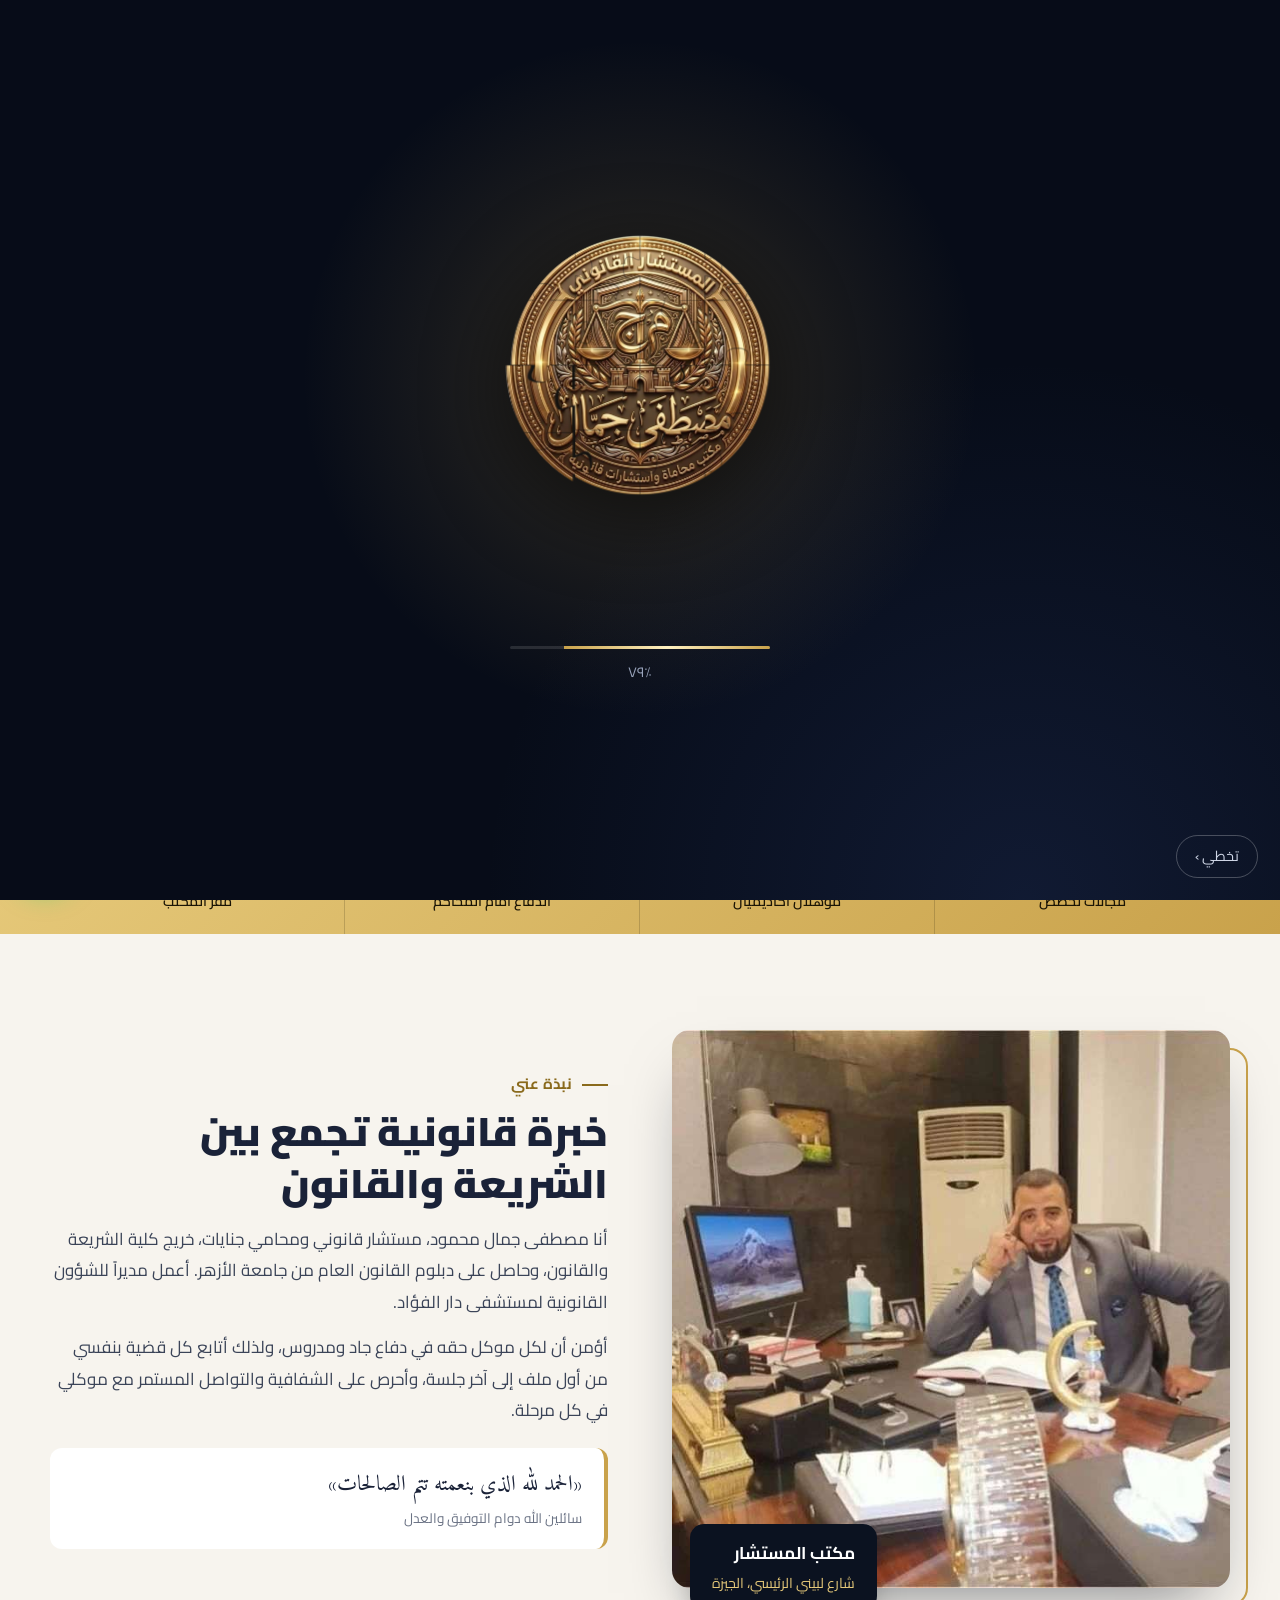
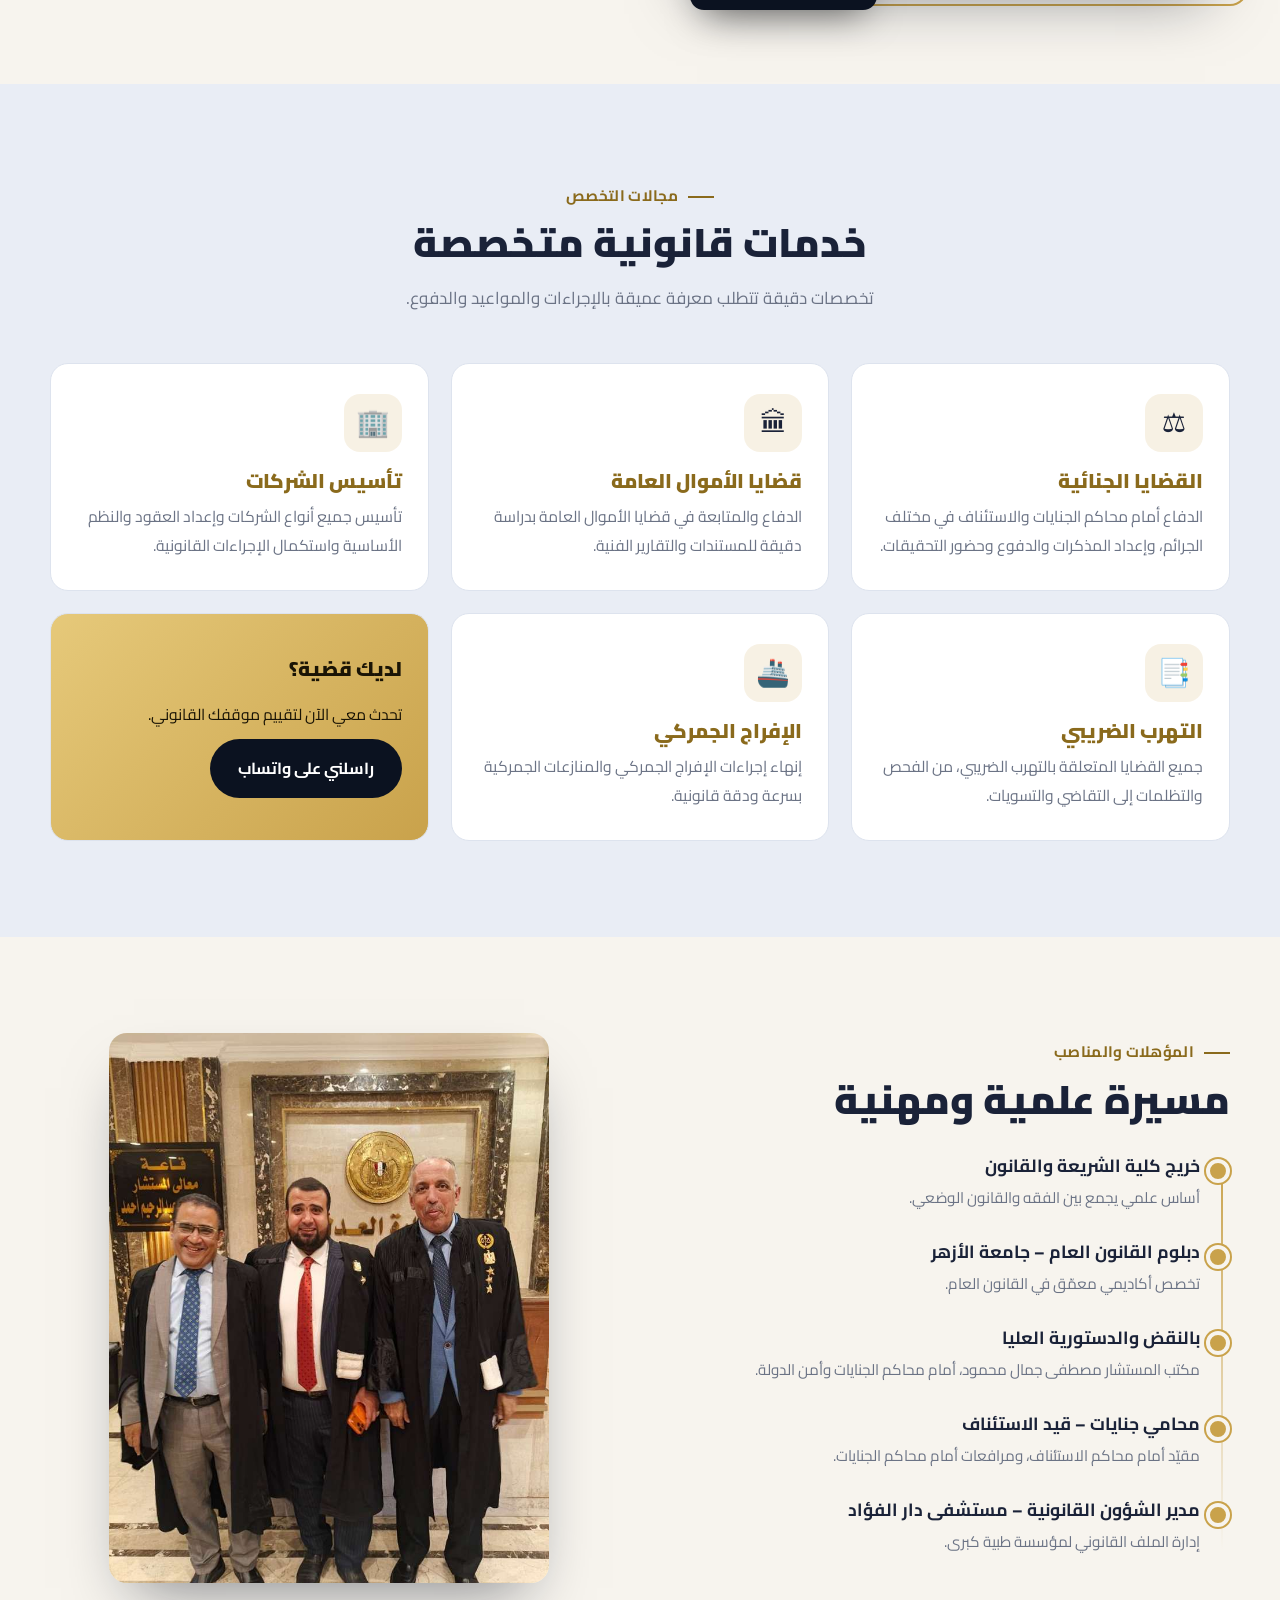
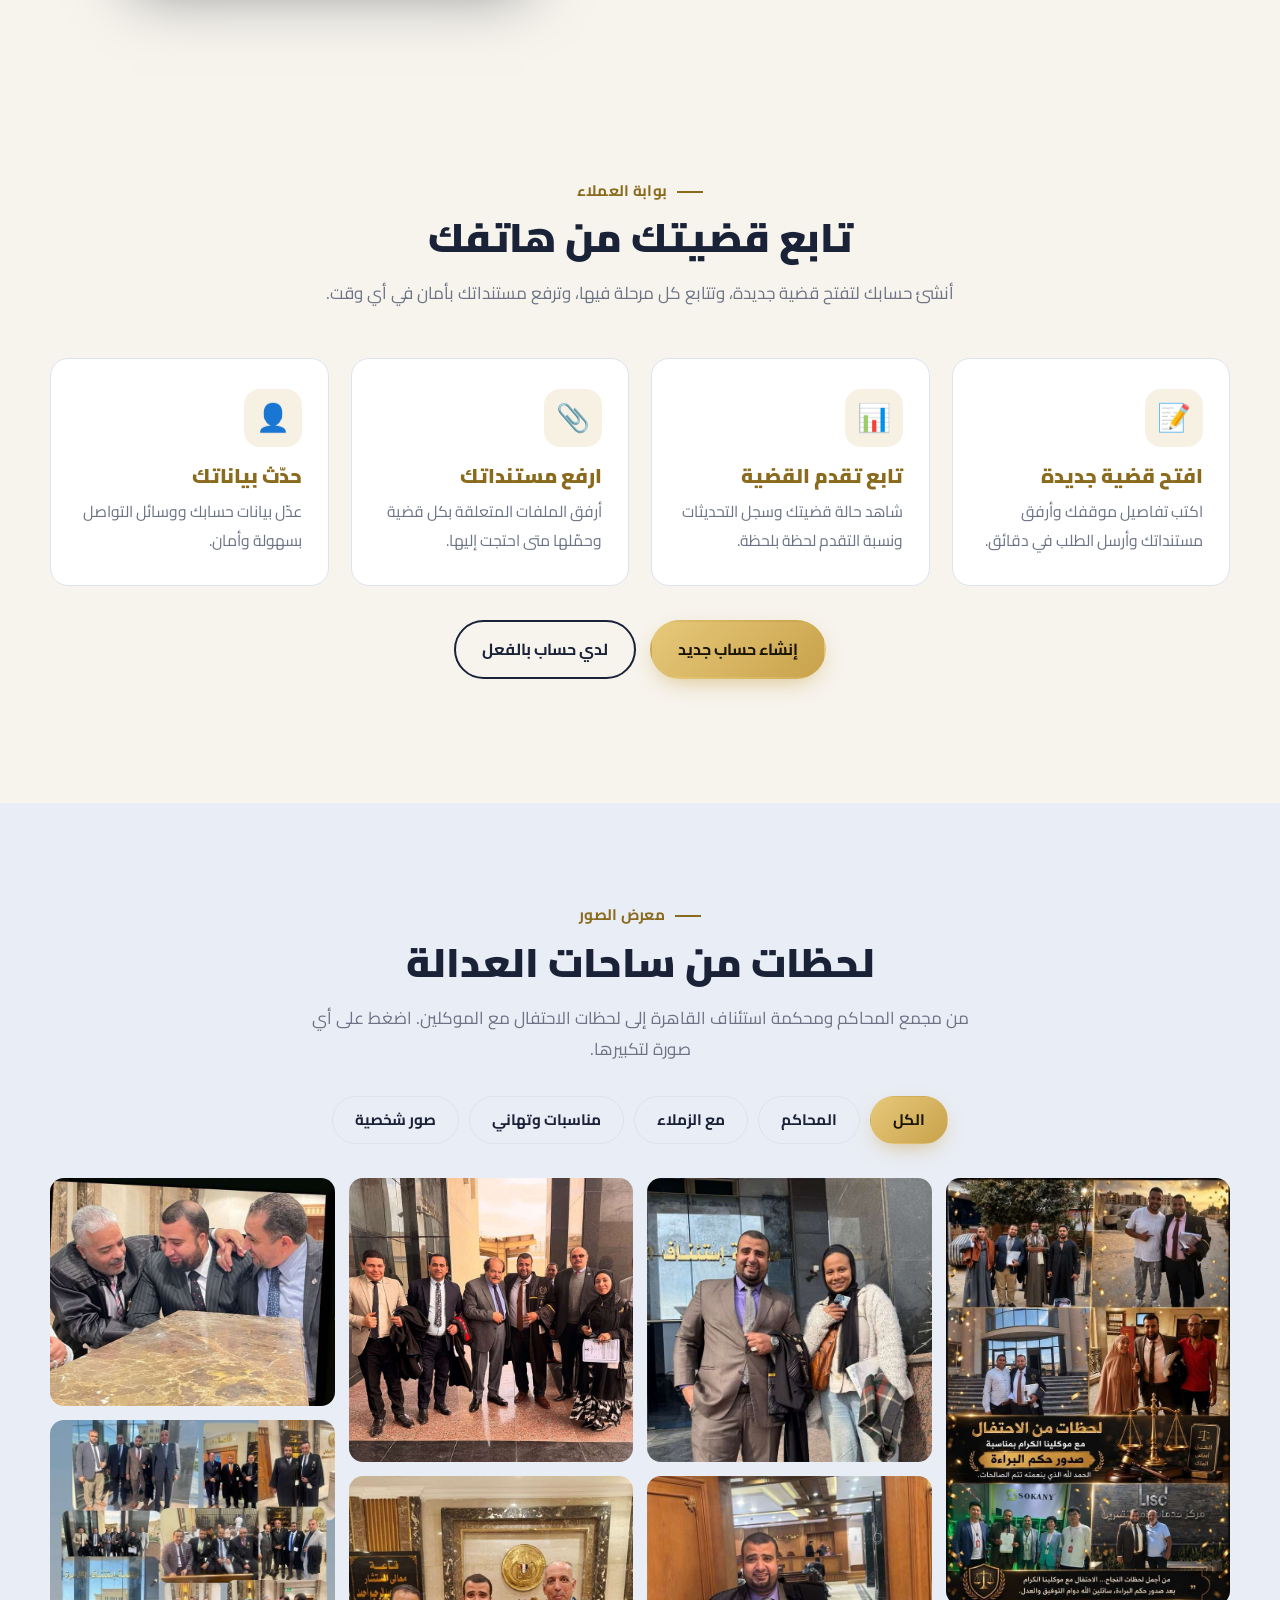
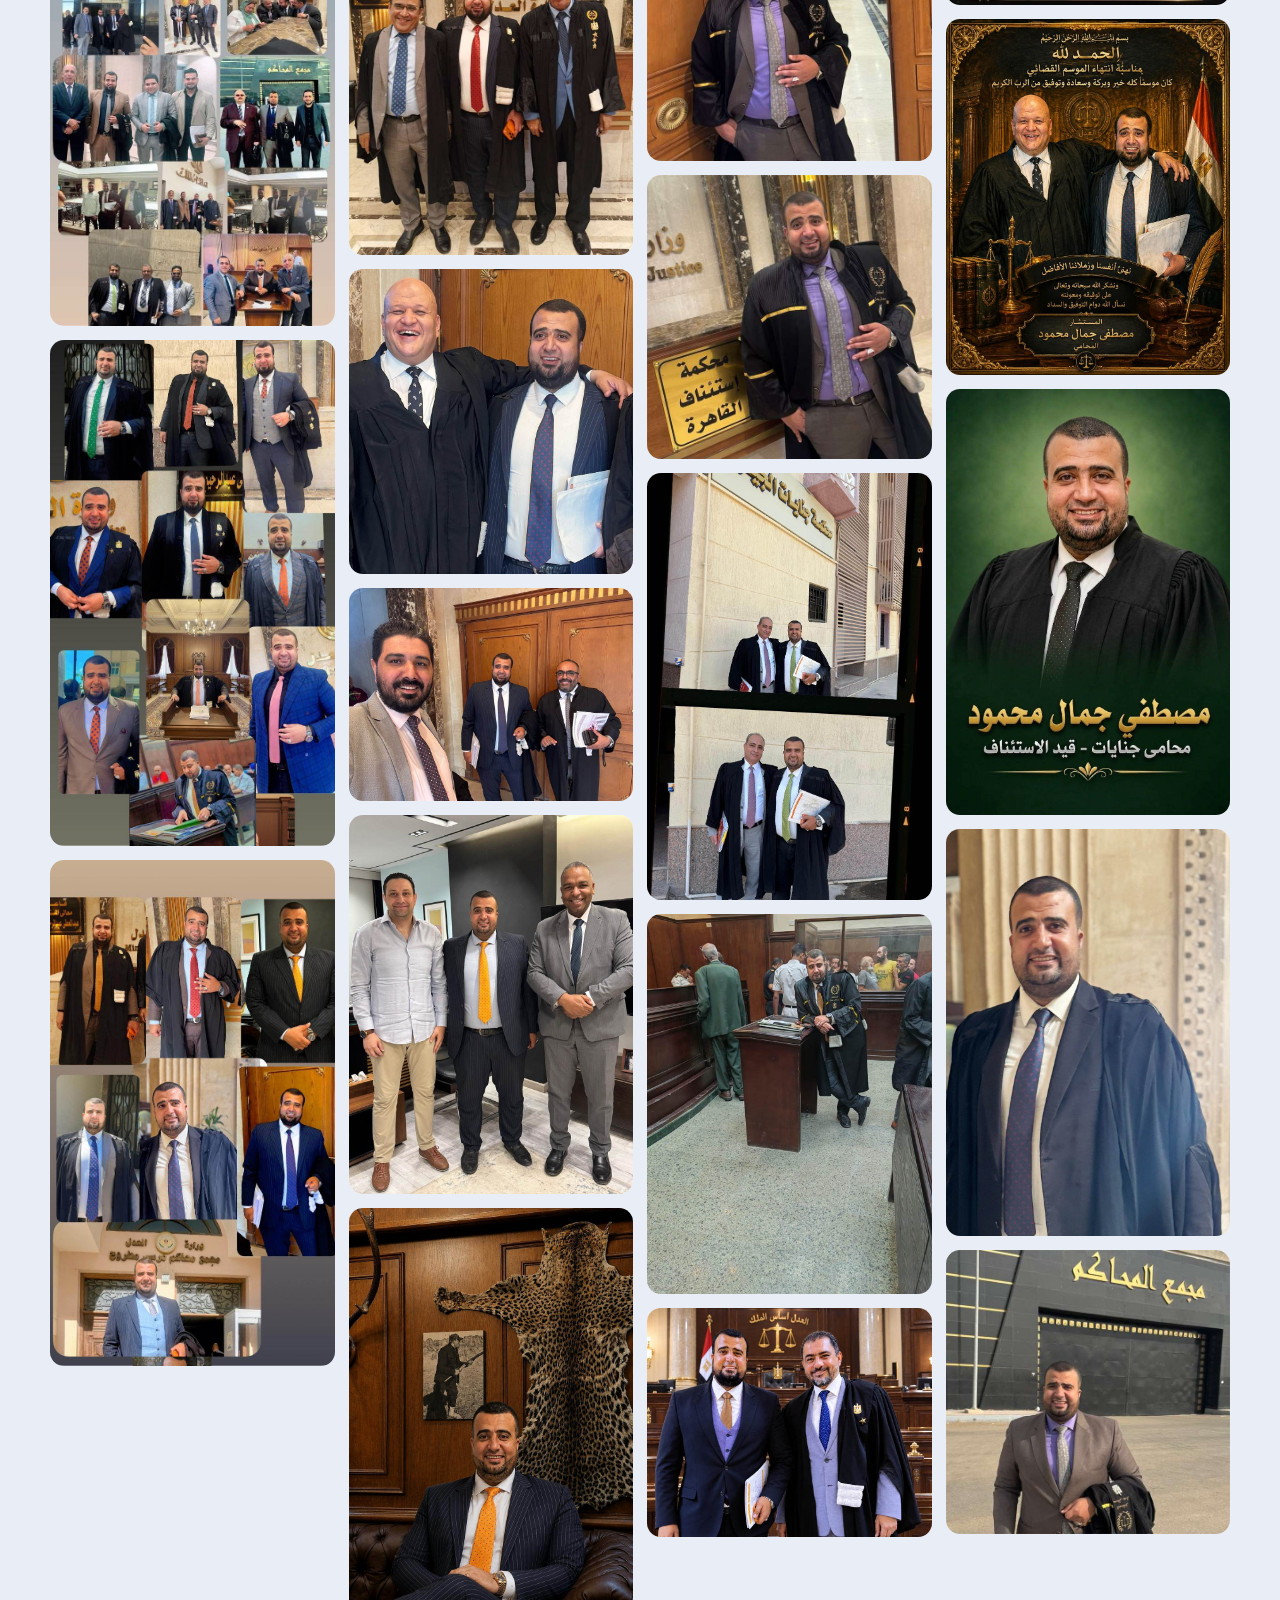
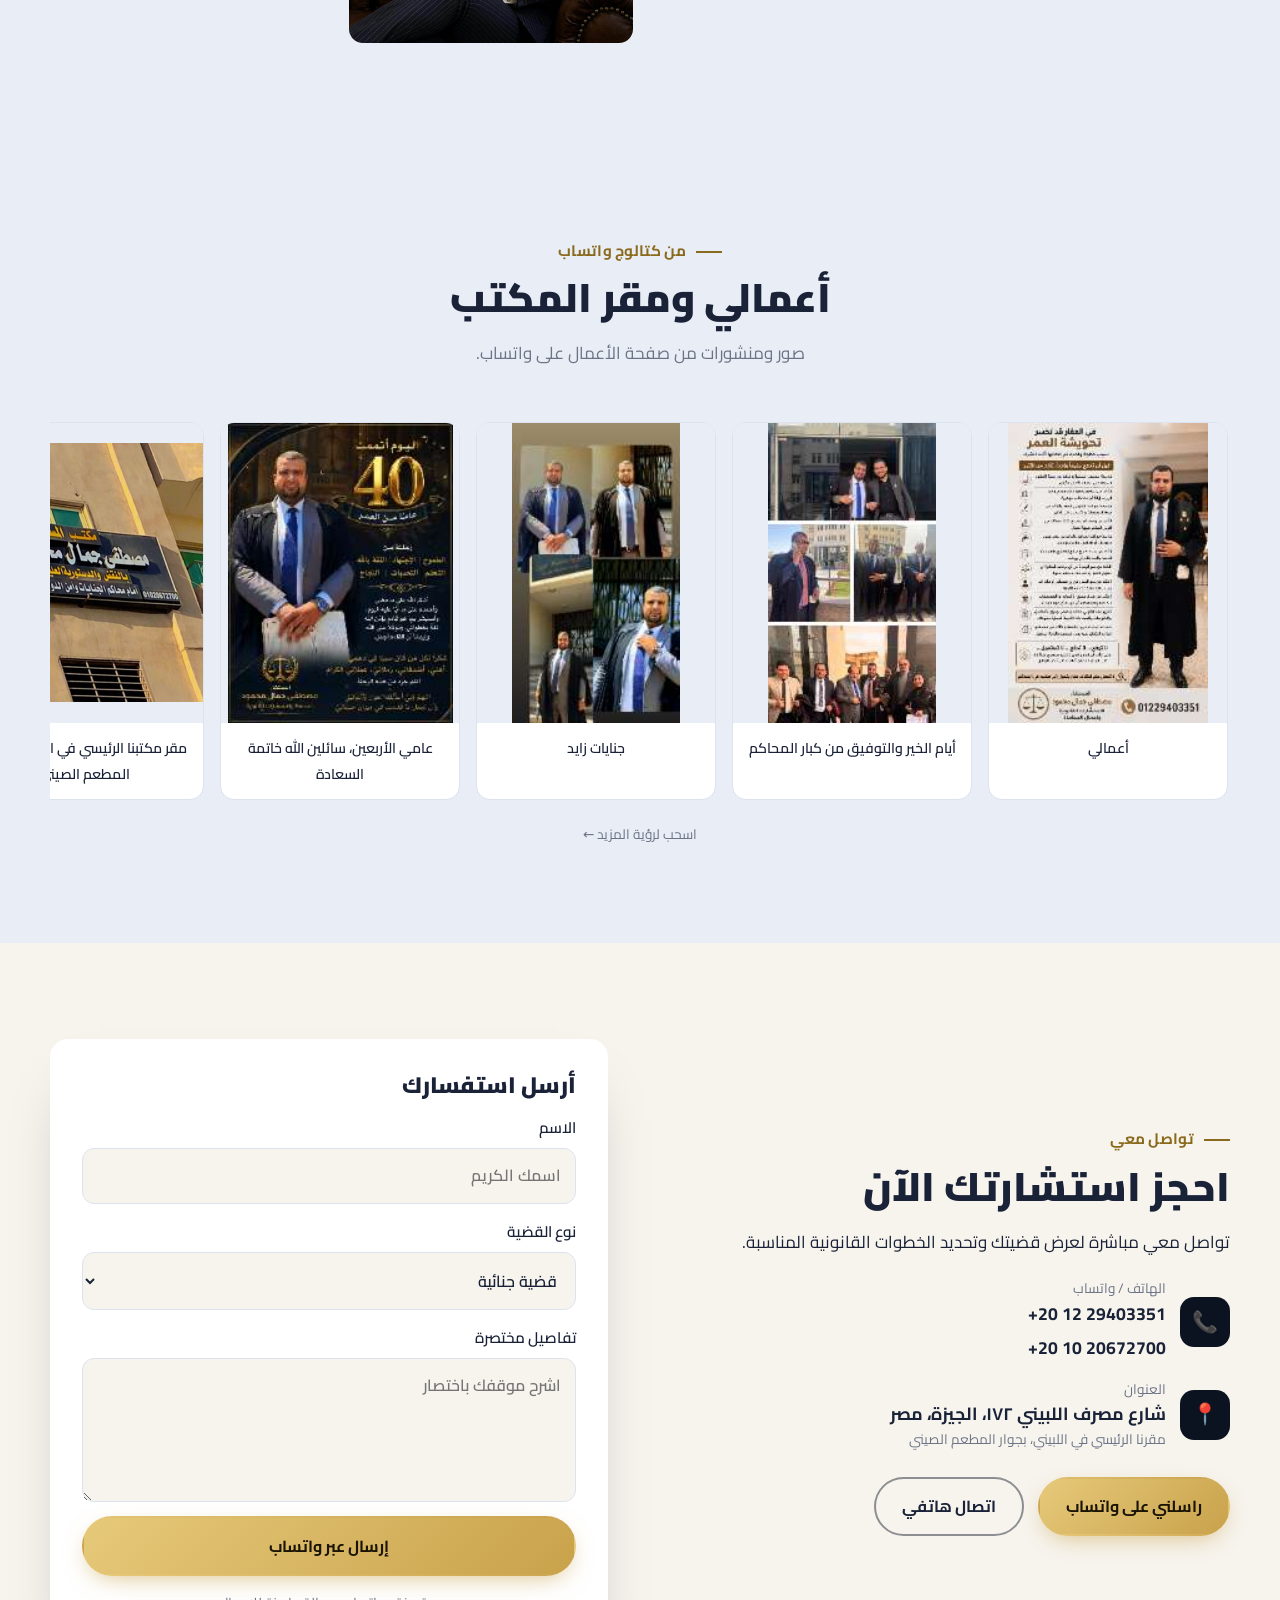
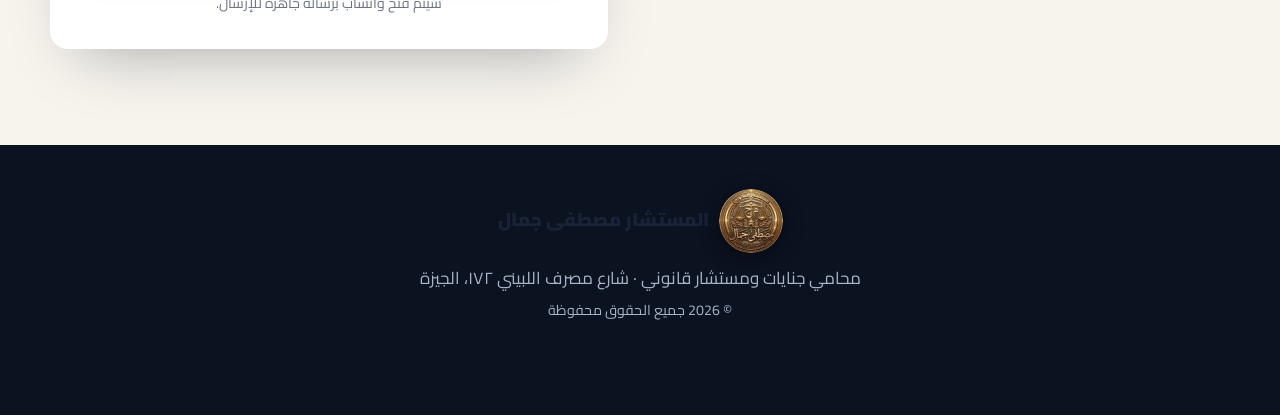
==== commit 44f73d0e: "Add customer portal (login/signup, cases, documents, admin), dark/light themes, Supabase schema Co-A" ====
--- a/index.html
+++ b/index.html
@@ -7,9 +7,10 @@
 <meta name="description" content="المستشار القانوني مصطفى جمال، محامي جنايات ومستشار قانوني: القضايا الجنائية، قضايا الأموال العامة، تأسيس الشركات، التهرب الضريبي، والإفراج الجمركي. الجيزة، مصر.">
 <meta property="og:title" content="المستشار القانوني مصطفى جمال | محامي جنايات ومستشار قانوني">
 <meta property="og:description" content="قضايا جنائية، أموال عامة، تأسيس شركات، تهرب ضريبي، إفراج جمركي.">
-<meta property="og:image" content="img/WhatsApp Image 2026-10-08 at 9.00.35 PM.jpeg">
+<meta property="og:image" content="img/hero.jpg">
 <meta property="og:locale" content="ar_EG">
 <meta name="theme-color" content="#0b1220">
+<script src="theme.js"></script>
 <link rel="icon" type="image/png" href="img/favicon.png">
 <link rel="apple-touch-icon" href="img/logo-96.webp">
 <link rel="preconnect" href="https://fonts.googleapis.com">
@@ -30,16 +31,20 @@
 <div class="progress" id="progress"></div>
 
 <header class="nav" id="nav">
-  <a class="brand" href="#top" aria-label="المستشار مصطفى جمال"><img class="brand-logo" src="img/logo-96.webp" width="46" height="46" alt="شعار المستشار القانوني مصطفى جمال"><span>المستشار القانوني مصطفى جمال</span></a>
+  <a class="brand" href="#top" aria-label="المستشار مصطفى جمال"><img class="brand-logo" src="img/logo-96.webp" width="46" height="46" alt="شعار المستشار القانوني مصطفى جمال"><span>مصطفى جمال</span></a>
   <button class="burger" id="burger" aria-label="القائمة"><span></span><span></span><span></span></button>
   <nav id="menu">
     <a href="#about">نبذة</a>
     <a href="#services">التخصصات</a>
-    <a href="#credentials">المؤهلات</a>
+    <a href="#portal">بوابة العملاء</a>
     <a href="#gallery">معرض الصور</a>
-    <a href="#catalog">أعمالي</a>
     <a href="#contact">تواصل معي</a>
-    <a class="btn btn-gold sm" href="https://wa.me/201229403351" target="_blank" rel="noopener">واتساب</a>
+    <button class="icon-btn" type="button" data-theme-toggle aria-label="تبديل الوضع">
+      <svg class="i-sun" viewBox="0 0 24 24" width="20" height="20" fill="none" stroke="currentColor" stroke-width="2" stroke-linecap="round"><circle cx="12" cy="12" r="4"/><path d="M12 2v2M12 20v2M4.9 4.9l1.4 1.4M17.7 17.7l1.4 1.4M2 12h2M20 12h2M4.9 19.1l1.4-1.4M17.7 6.3l1.4-1.4"/></svg>
+      <svg class="i-moon" viewBox="0 0 24 24" width="20" height="20" fill="none" stroke="currentColor" stroke-width="2" stroke-linecap="round" stroke-linejoin="round"><path d="M21 12.8A9 9 0 1 1 11.2 3a7 7 0 0 0 9.8 9.8z"/></svg>
+    </button>
+    <a class="btn btn-nav sm" id="loginLink" href="portal.html#/login">تسجيل الدخول</a>
+    <a class="btn btn-gold sm" id="signupLink" href="portal.html#/signup">حساب جديد</a>
   </nav>
 </header>
 
@@ -50,10 +55,11 @@
   <div class="container hero-grid">
     <div class="hero-text reveal">
       <span class="pill">محامي جنايات · قيد الاستئناف · مستشار قانوني</span>
-      <h1><span class="ln"><span>المستشار القانوني</span></span><span class="ln"><em><span>مصطفى جمال</span></em></span></h1>
+      <h1><span class="ln"><span>المستشار</span></span><span class="ln"><em><span>مصطفى جمال</span></em></span></h1>
       <p class="lead">العدل أساس الملك. أتولى قضاياكم بخبرة وحرص وأمانة، في القضايا الجنائية وقضايا الأموال العامة وتأسيس الشركات والتهرب الضريبي والإفراج الجمركي.</p>
       <div class="cta">
         <a class="btn btn-gold" href="https://wa.me/201229403351" target="_blank" rel="noopener">احجز استشارة عبر واتساب</a>
+        <a class="btn btn-ghost" href="portal.html#/signup">افتح قضية جديدة</a>
         <a class="btn btn-ghost" href="tel:+201229403351">اتصل الآن</a>
       </div>
       <ul class="hero-tags">
@@ -63,7 +69,7 @@
       </ul>
     </div>
     <div class="hero-photo reveal">
-      <div class="ring" aria-hidden="true"></div><div class="frame" id="tiltFrame"><img src="img/WhatsApp Image 2026-10-08 at 9.00.35 PM.jpeg" alt="المستشار مصطفى جمال بالروب أمام شعار العدالة" width="960" height="960" fetchpriority="high"></div>
+      <div class="ring" aria-hidden="true"></div><div class="frame" id="tiltFrame"><img src="img/hero.jpg" alt="المستشار مصطفى جمال بالروب أمام شعار العدالة" width="960" height="960" fetchpriority="high"></div>
       <div class="badge-float"><b>⚖</b><span>محامي جنايات</span></div>
     </div>
   </div>
@@ -84,7 +90,7 @@
   <div class="container about-grid">
     <div class="about-img reveal">
       <img src="img/office.jpg" alt="مكتب المستشار مصطفى جمال" loading="lazy">
-      <div class="about-img-card"><b>مكتب المستشار</b><span>شارع اللبيني الرئيسي، الهرم</span></div>
+      <div class="about-img-card"><b>مكتب المستشار</b><span>شارع لبيني الرئيسي، الجيزة</span></div>
     </div>
     <div class="reveal">
       <span class="eyebrow">نبذة عني</span>
@@ -124,6 +130,19 @@
       </ul>
     </div>
     <div class="cred-img reveal"><img src="img/robe.jpg" alt="المستشار مصطفى جمال بالروب داخل وزارة العدل" loading="lazy"></div>
+  </div>
+</section>
+
+<section class="section" id="portal">
+  <div class="container">
+    <div class="head reveal"><span class="eyebrow">بوابة العملاء</span><h2>تابع قضيتك من هاتفك</h2><p>أنشئ حسابك لتفتح قضية جديدة، وتتابع كل مرحلة فيها، وترفع مستنداتك بأمان في أي وقت.</p></div>
+    <div class="cards c4">
+      <article class="card tilt reveal"><div class="ico">📝</div><h3>افتح قضية جديدة</h3><p>اكتب تفاصيل موقفك وأرفق مستنداتك وأرسل الطلب في دقائق.</p></article>
+      <article class="card tilt reveal"><div class="ico">📊</div><h3>تابع تقدم القضية</h3><p>شاهد حالة قضيتك وسجل التحديثات ونسبة التقدم لحظة بلحظة.</p></article>
+      <article class="card tilt reveal"><div class="ico">📎</div><h3>ارفع مستنداتك</h3><p>أرفق الملفات المتعلقة بكل قضية وحمّلها متى احتجت إليها.</p></article>
+      <article class="card tilt reveal"><div class="ico">👤</div><h3>حدّث بياناتك</h3><p>عدّل بيانات حسابك ووسائل التواصل بسهولة وأمان.</p></article>
+    </div>
+    <div class="cta center reveal"><a class="btn btn-gold" href="portal.html#/signup">إنشاء حساب جديد</a><a class="btn btn-outline" href="portal.html#/login">لدي حساب بالفعل</a></div>
   </div>
 </section>
 
@@ -184,7 +203,7 @@
       <h2>احجز استشارتك الآن</h2>
       <p>تواصل معي مباشرة لعرض قضيتك وتحديد الخطوات القانونية المناسبة.</p>
       <ul class="clist">
-        <li><span>📞</span><div><small>الهاتف / واتساب</small><a href="tel:+201229403351" dir="ltr">+20 12 29403351</a></div></li>
+        <li><span>📞</span><div><small>الهاتف / واتساب</small><a href="tel:+201229403351" dir="ltr">+20 12 29403351</a><a href="tel:+201020672700" dir="ltr">+20 10 20672700</a></div></li>
         <li><span>📍</span><div><small>العنوان</small><a href="https://www.google.com/maps/search/?api=1&query=%D8%B4%D8%A7%D8%B1%D8%B9+%D9%85%D8%B5%D8%B1%D9%81+%D8%A7%D9%84%D9%84%D8%A8%D9%8A%D9%86%D9%89+172+%D8%A7%D9%84%D8%AC%D9%8A%D8%B2%D8%A9" target="_blank" rel="noopener">شارع مصرف اللبيني ١٧٢، الجيزة، مصر</a><small>مقرنا الرئيسي في اللبيني، بجوار المطعم الصيني</small></div></li>
       </ul>
       <div class="cta"><a class="btn btn-gold" href="https://wa.me/201229403351" target="_blank" rel="noopener">راسلني على واتساب</a><a class="btn btn-ghost dark-ghost" href="tel:+201229403351">اتصال هاتفي</a></div>
--- a/style.css
+++ b/style.css
@@ -301,3 +301,51 @@
 .pz-flash{animation:pzflash .7s ease-out}
 @keyframes pzflash{0%{filter:brightness(2.2)}100%{filter:none}}
 @media (prefers-reduced-motion:reduce){.loader{transition:opacity .4s!important;clip-path:none!important}.loader.done{opacity:0}.intro-glow,.intro-name span{animation:none!important}}
+
+/* ===== الوضع الداكن / الفاتح ===== */
+html[data-theme=dark]{color-scheme:dark;--paper:#0a0f1d;--ink:#e6eaf3;--muted:#9aa5bd;--alt:#101a33;--surface:#131d36;--line:rgba(255,255,255,.12);--gold-t:#e6c97a;--body-txt:#b9c1d3;--navtxt:#fff;--navbg:rgba(11,18,32,.92)}
+html[data-theme=light]{color-scheme:light;--paper:#f7f4ee;--ink:#1a2238;--muted:#6b7385;--alt:#e9edf5;--surface:#fff;--line:#dde3ee;--gold-t:#8a6a1c;--body-txt:#3b4458;--navtxt:#1a2238;--navbg:rgba(255,255,255,.93)}
+html.theme-anim *,html.theme-anim *::before,html.theme-anim *::after{transition:background-color .5s,color .5s,border-color .5s,box-shadow .5s!important}
+body{background:var(--paper);color:var(--ink)}
+.section.dark{background:var(--alt);color:var(--ink)}
+.head p{color:var(--muted)}
+.eyebrow{color:var(--gold-t)}.eyebrow::before{background:var(--gold-t)}
+.about-grid p{color:var(--body-txt)}
+.quote{background:var(--surface);color:var(--ink)}
+.timeline b{color:var(--ink)}
+.card{background:var(--surface);border:1px solid var(--line)}
+.card p{color:var(--muted)}.card h3{color:var(--gold-t)}
+.cta-card{background:linear-gradient(135deg,var(--gold2),var(--gold))}.cta-card h3,.cta-card p{color:#1a1405}
+.chip{border-color:var(--line);color:var(--ink)}
+.m,.cat figure{background:var(--surface);border-color:var(--line)}
+.cat button{background:var(--alt)}.cat figcaption{color:var(--ink)}.cat-hint{color:var(--muted)}
+.form{background:var(--surface)}
+.form input,.form select,.form textarea{background:var(--paper);border-color:var(--line);color:var(--ink)}
+.marquee{background:var(--alt);border-color:var(--line)}.mq-track{color:var(--gold-t)}
+.dark-ghost{border-color:var(--ink);color:var(--ink)}.dark-ghost:hover{background:var(--ink);color:var(--paper)}
+/* الشريط العلوي */
+.brand{color:var(--navtxt)}#menu{color:var(--navtxt)}.burger span{background:var(--navtxt)}
+.nav.solid{background:var(--navbg)}
+.icon-btn{width:42px;height:42px;border-radius:50%;border:1px solid var(--line);background:transparent;color:inherit;display:grid;place-items:center;cursor:pointer;transition:.25s;flex:none}
+.icon-btn:hover{border-color:var(--gold);color:var(--gold)}
+html[data-theme=dark] .i-sun{display:block}html[data-theme=dark] .i-moon{display:none}
+html[data-theme=light] .i-sun{display:none}html[data-theme=light] .i-moon{display:block}
+.btn-nav{border-color:currentColor;color:inherit}.btn-nav:hover{border-color:var(--gold);color:var(--gold)}
+.btn-outline{border-color:var(--ink);color:var(--ink)}.btn-outline:hover{background:var(--ink);color:var(--paper)}
+.cards.c4{grid-template-columns:repeat(4,1fr)}
+.cta.center{justify-content:center;margin-top:34px}
+@media (max-width:1100px){.cards.c4{grid-template-columns:repeat(2,1fr)}}
+@media (max-width:600px){.cards.c4{grid-template-columns:1fr}}
+/* الوضع الفاتح: الواجهة الأولى */
+html[data-theme=light] .hero{background:var(--paper);color:var(--ink)}
+html[data-theme=light] .hero-bg{background:radial-gradient(900px 500px at 15% 20%,rgba(201,162,75,.28),transparent 60%),radial-gradient(700px 500px at 90% 90%,rgba(100,140,220,.18),transparent 60%),linear-gradient(180deg,#f7f4ee,#efe8d8)}
+html[data-theme=light] .lead{color:var(--body-txt)}
+html[data-theme=light] .pill{color:var(--gold-t);border-color:rgba(138,106,28,.5)}
+html[data-theme=light] .hero h1 em{background:linear-gradient(135deg,#b88a1f,#8a6a1c);-webkit-background-clip:text;background-clip:text}
+html[data-theme=light] .hero-tags li{color:var(--ink);background:rgba(11,18,32,.05);border-color:rgba(11,18,32,.14)}
+html[data-theme=light] .btn-ghost{border-color:rgba(11,18,32,.45);color:var(--ink)}
+html[data-theme=light] .btn-ghost:hover{background:var(--ink);color:#fff}
+html[data-theme=light] .wm{opacity:.12}
+html[data-theme=light] .dust{opacity:.5}
+html[data-theme=light] .ring{border-color:rgba(138,106,28,.5)}
+@media (max-width:960px){#menu{background:var(--navbg)}#menu .icon-btn{align-self:center}}
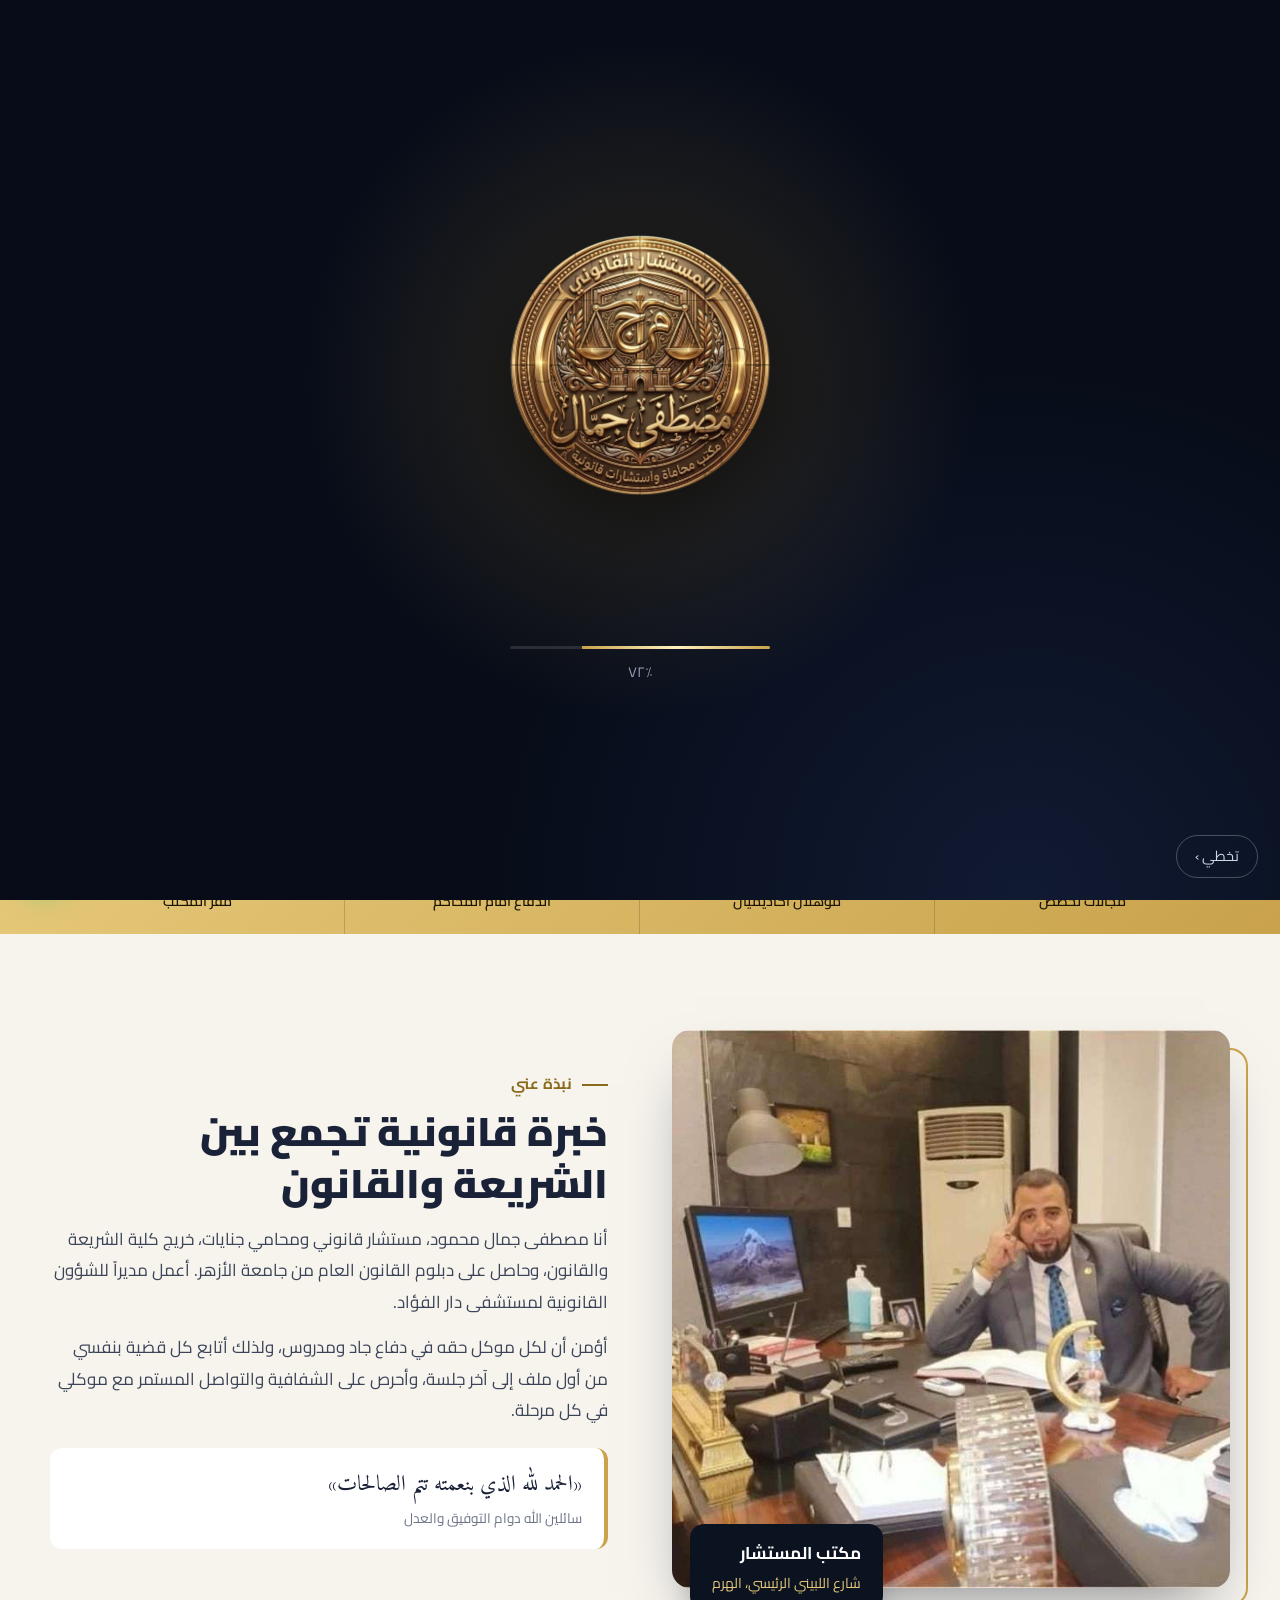
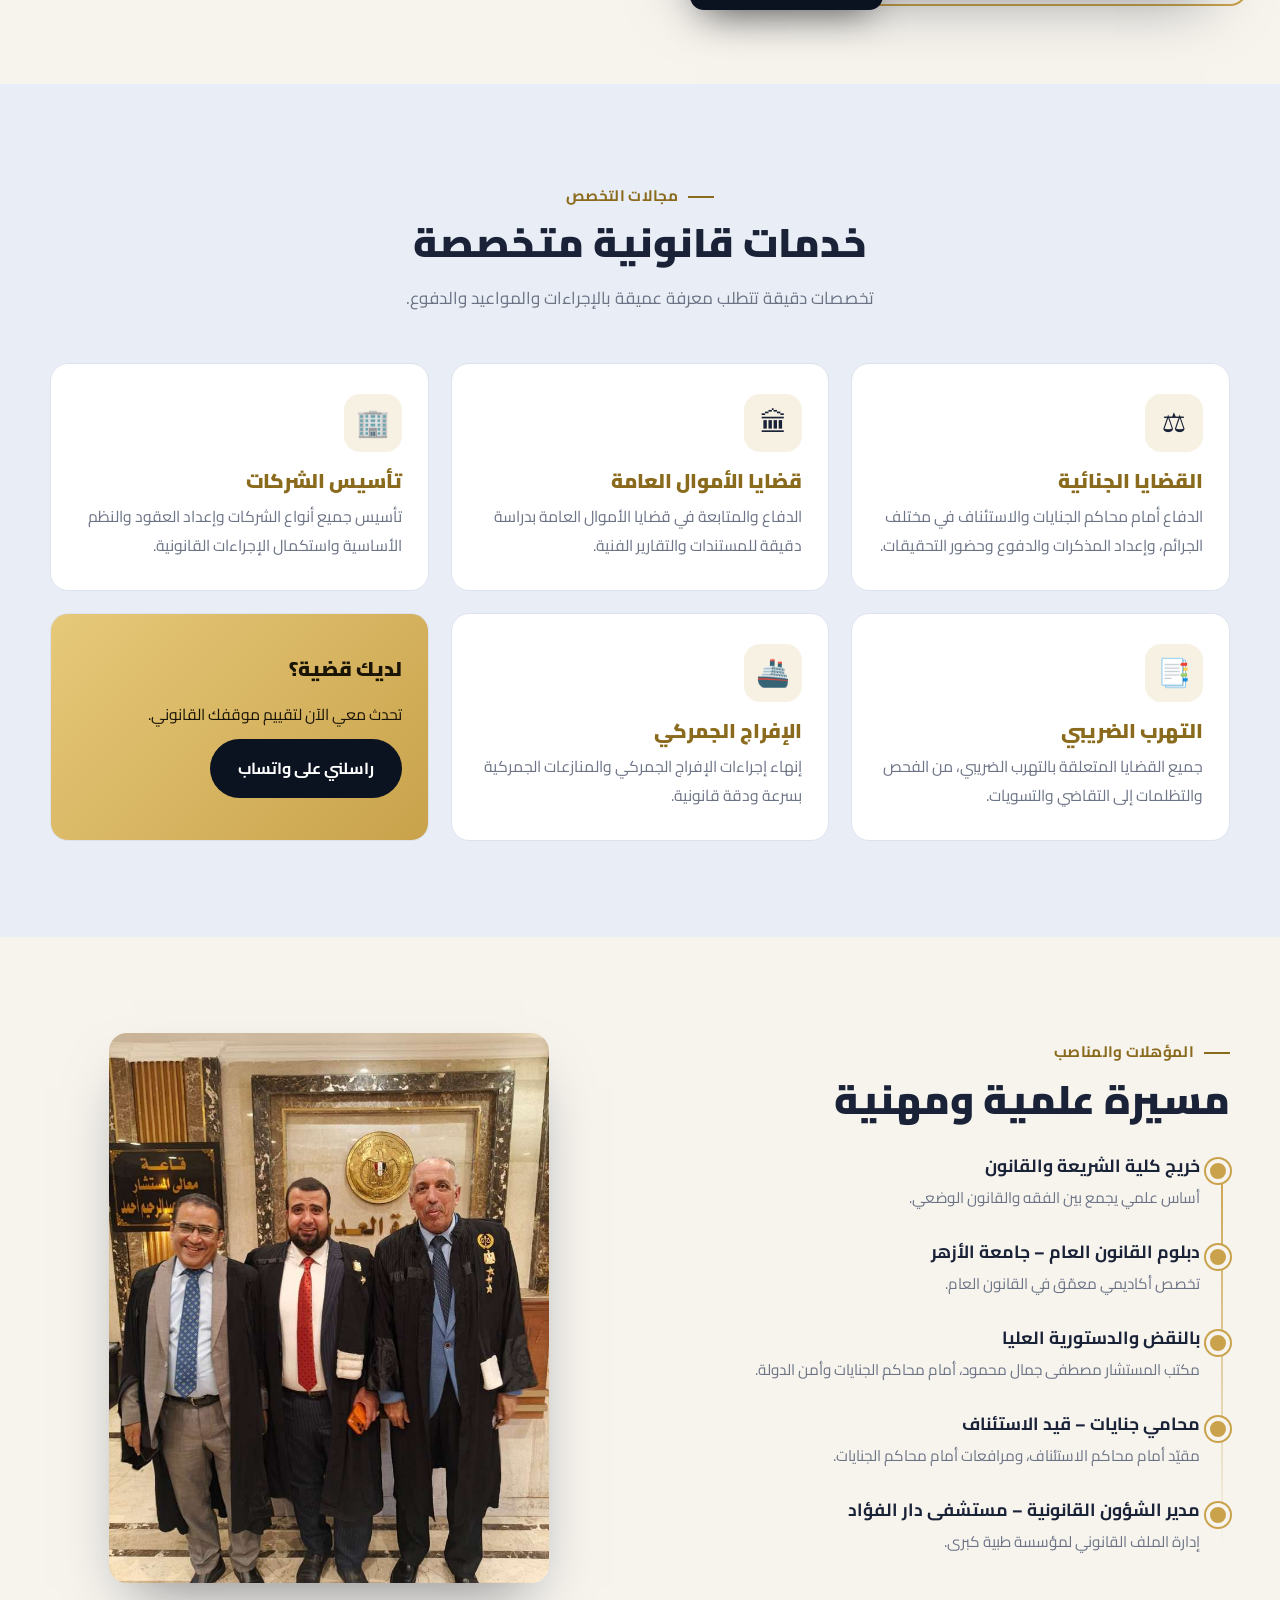
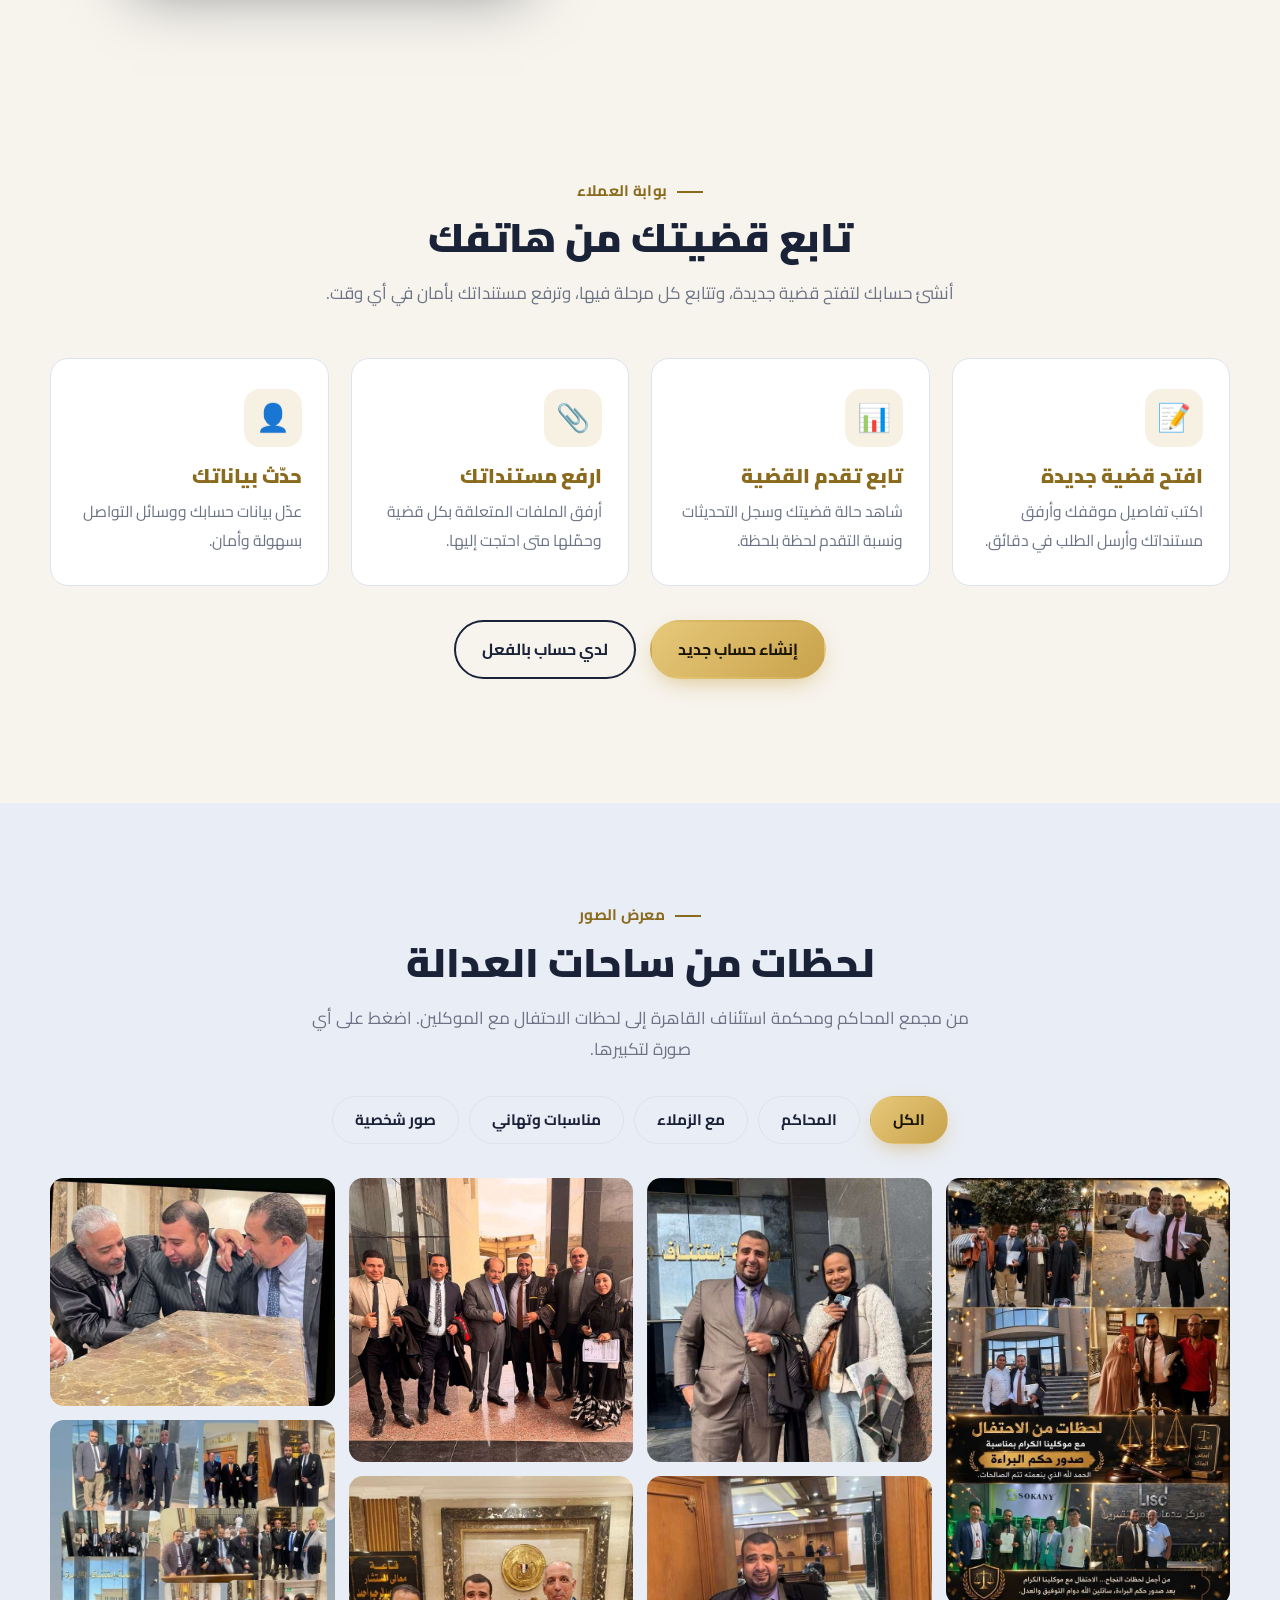
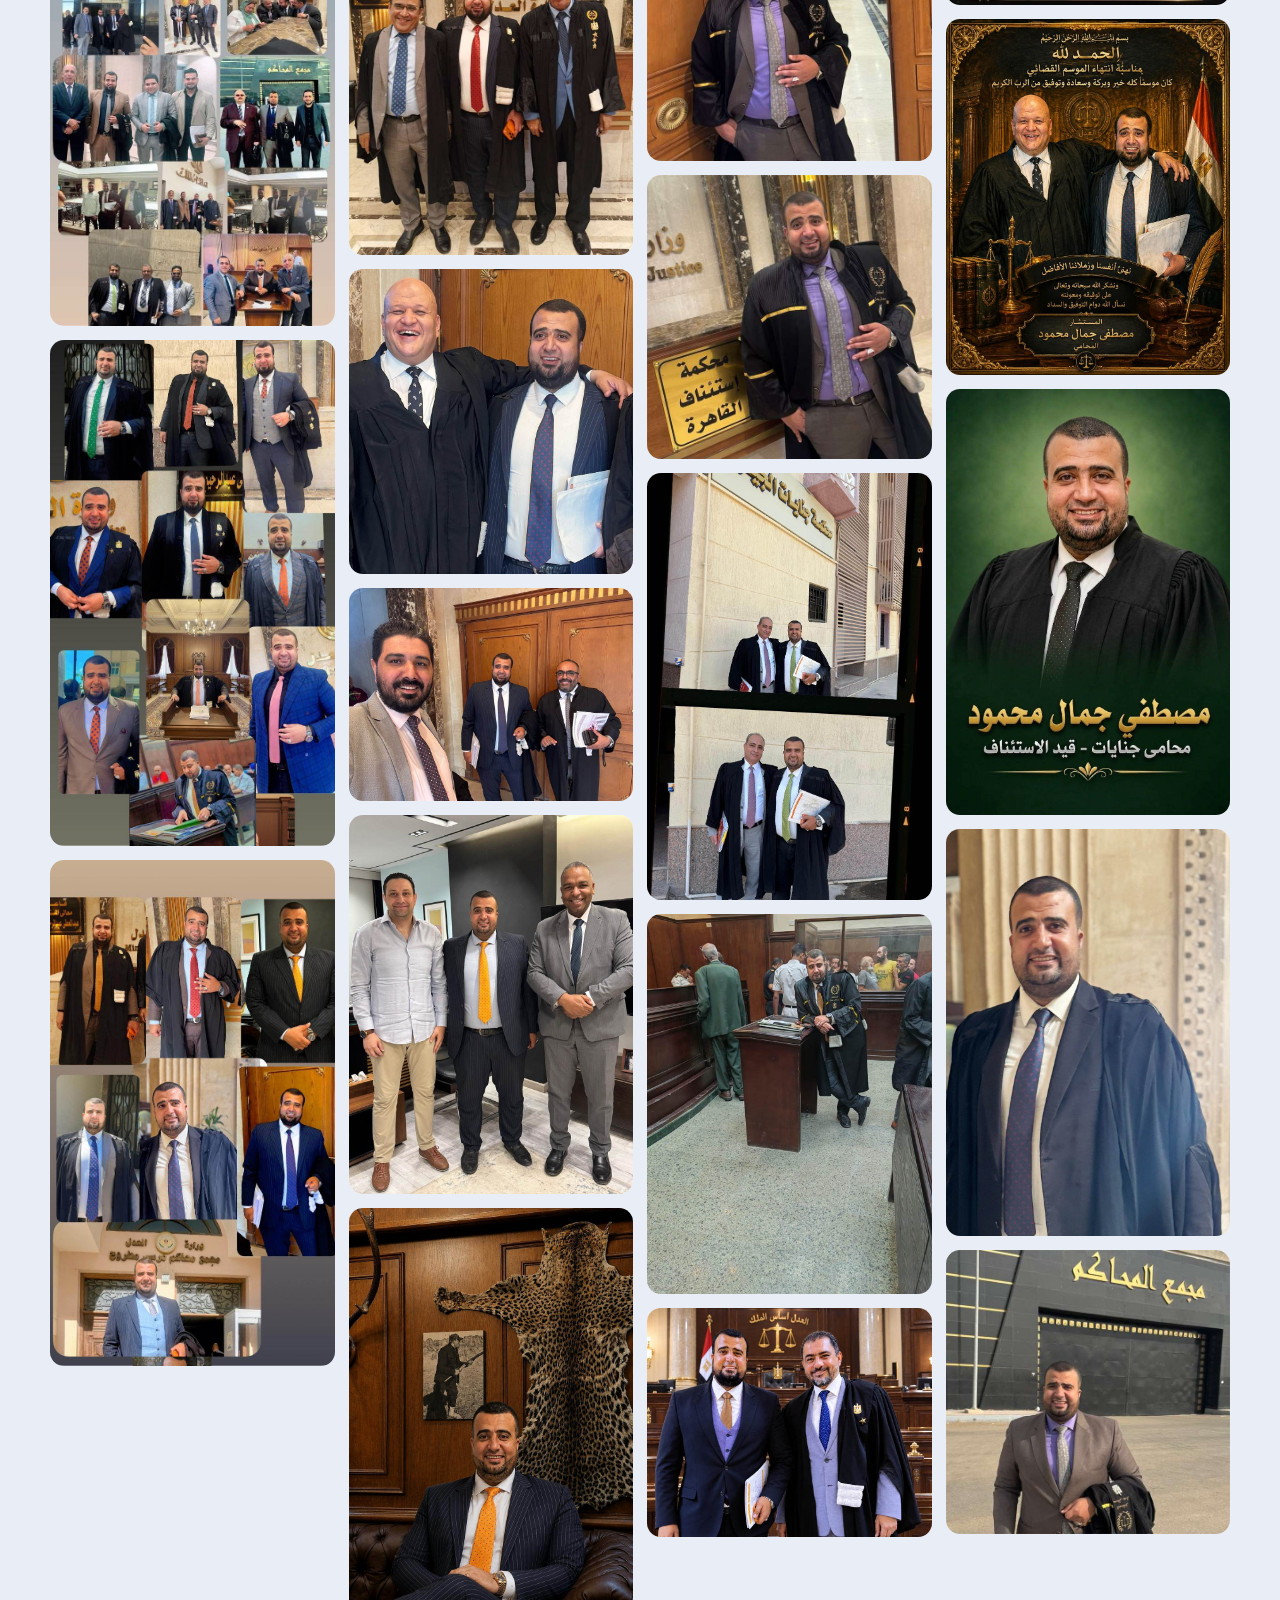
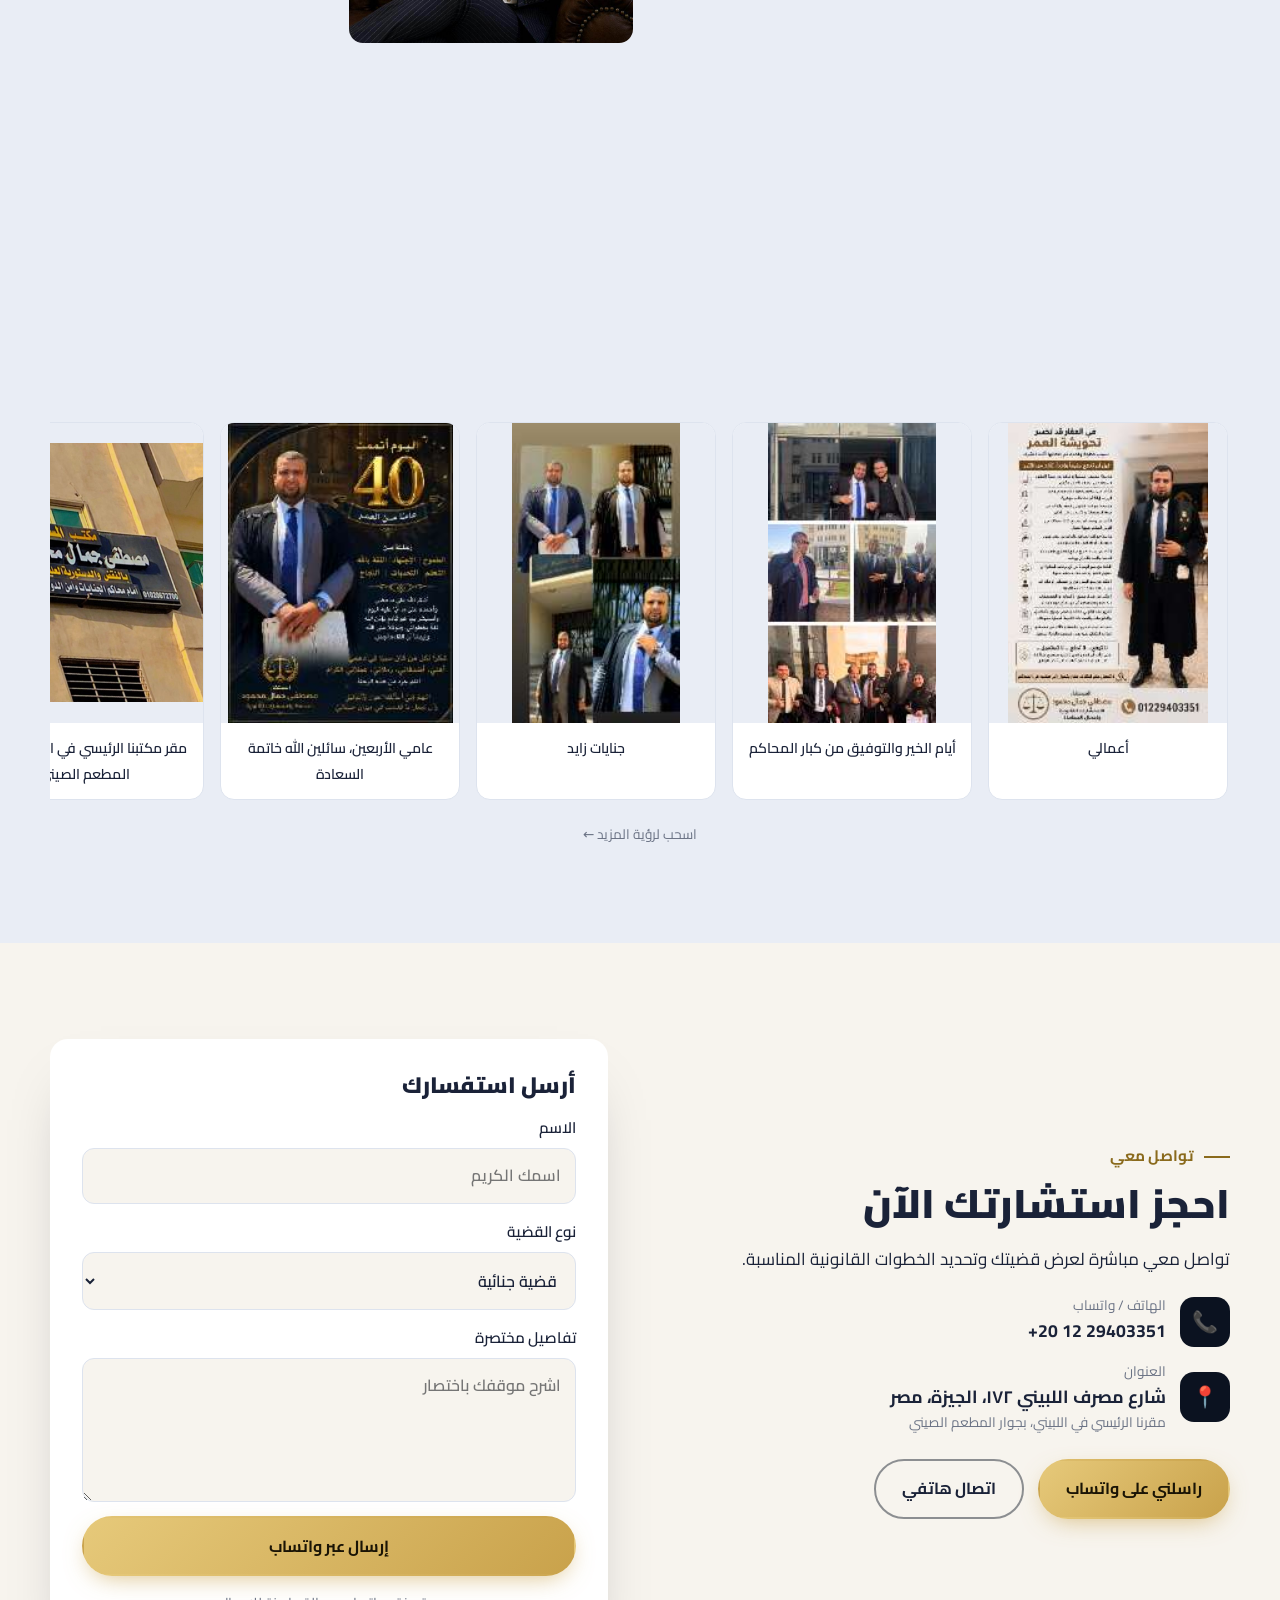
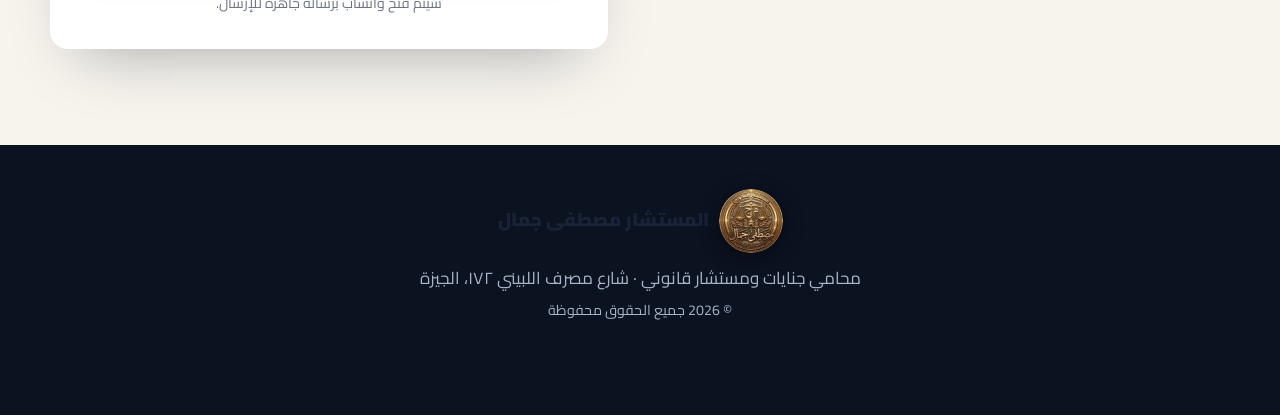
==== commit 30e79b36: "Merge remote-tracking branch 'origin/main'" ====
--- a/index.html
+++ b/index.html
@@ -7,7 +7,7 @@
 <meta name="description" content="المستشار القانوني مصطفى جمال، محامي جنايات ومستشار قانوني: القضايا الجنائية، قضايا الأموال العامة، تأسيس الشركات، التهرب الضريبي، والإفراج الجمركي. الجيزة، مصر.">
 <meta property="og:title" content="المستشار القانوني مصطفى جمال | محامي جنايات ومستشار قانوني">
 <meta property="og:description" content="قضايا جنائية، أموال عامة، تأسيس شركات، تهرب ضريبي، إفراج جمركي.">
-<meta property="og:image" content="img/hero.jpg">
+<meta property="og:image" content="img/WhatsApp Image 2026-10-08 at 9.00.35 PM.jpeg">
 <meta property="og:locale" content="ar_EG">
 <meta name="theme-color" content="#0b1220">
 <script src="theme.js"></script>
@@ -31,7 +31,7 @@
 <div class="progress" id="progress"></div>
 
 <header class="nav" id="nav">
-  <a class="brand" href="#top" aria-label="المستشار مصطفى جمال"><img class="brand-logo" src="img/logo-96.webp" width="46" height="46" alt="شعار المستشار القانوني مصطفى جمال"><span>مصطفى جمال</span></a>
+  <a class="brand" href="#top" aria-label="المستشار مصطفى جمال"><img class="brand-logo" src="img/logo-96.webp" width="46" height="46" alt="شعار المستشار القانوني مصطفى جمال"><span>المستشار القانوني مصطفى جمال</span></a>
   <button class="burger" id="burger" aria-label="القائمة"><span></span><span></span><span></span></button>
   <nav id="menu">
     <a href="#about">نبذة</a>
@@ -55,7 +55,7 @@
   <div class="container hero-grid">
     <div class="hero-text reveal">
       <span class="pill">محامي جنايات · قيد الاستئناف · مستشار قانوني</span>
-      <h1><span class="ln"><span>المستشار</span></span><span class="ln"><em><span>مصطفى جمال</span></em></span></h1>
+      <h1><span class="ln"><span>المستشار القانوني</span></span><span class="ln"><em><span>مصطفى جمال</span></em></span></h1>
       <p class="lead">العدل أساس الملك. أتولى قضاياكم بخبرة وحرص وأمانة، في القضايا الجنائية وقضايا الأموال العامة وتأسيس الشركات والتهرب الضريبي والإفراج الجمركي.</p>
       <div class="cta">
         <a class="btn btn-gold" href="https://wa.me/201229403351" target="_blank" rel="noopener">احجز استشارة عبر واتساب</a>
@@ -69,7 +69,7 @@
       </ul>
     </div>
     <div class="hero-photo reveal">
-      <div class="ring" aria-hidden="true"></div><div class="frame" id="tiltFrame"><img src="img/hero.jpg" alt="المستشار مصطفى جمال بالروب أمام شعار العدالة" width="960" height="960" fetchpriority="high"></div>
+      <div class="ring" aria-hidden="true"></div><div class="frame" id="tiltFrame"><img src="img/WhatsApp Image 2026-10-08 at 9.00.35 PM.jpeg" alt="المستشار مصطفى جمال بالروب أمام شعار العدالة" width="960" height="960" fetchpriority="high"></div>
       <div class="badge-float"><b>⚖</b><span>محامي جنايات</span></div>
     </div>
   </div>
@@ -90,7 +90,7 @@
   <div class="container about-grid">
     <div class="about-img reveal">
       <img src="img/office.jpg" alt="مكتب المستشار مصطفى جمال" loading="lazy">
-      <div class="about-img-card"><b>مكتب المستشار</b><span>شارع لبيني الرئيسي، الجيزة</span></div>
+      <div class="about-img-card"><b>مكتب المستشار</b><span>شارع اللبيني الرئيسي، الهرم</span></div>
     </div>
     <div class="reveal">
       <span class="eyebrow">نبذة عني</span>
@@ -203,7 +203,7 @@
       <h2>احجز استشارتك الآن</h2>
       <p>تواصل معي مباشرة لعرض قضيتك وتحديد الخطوات القانونية المناسبة.</p>
       <ul class="clist">
-        <li><span>📞</span><div><small>الهاتف / واتساب</small><a href="tel:+201229403351" dir="ltr">+20 12 29403351</a><a href="tel:+201020672700" dir="ltr">+20 10 20672700</a></div></li>
+        <li><span>📞</span><div><small>الهاتف / واتساب</small><a href="tel:+201229403351" dir="ltr">+20 12 29403351</a></div></li>
         <li><span>📍</span><div><small>العنوان</small><a href="https://www.google.com/maps/search/?api=1&query=%D8%B4%D8%A7%D8%B1%D8%B9+%D9%85%D8%B5%D8%B1%D9%81+%D8%A7%D9%84%D9%84%D8%A8%D9%8A%D9%86%D9%89+172+%D8%A7%D9%84%D8%AC%D9%8A%D8%B2%D8%A9" target="_blank" rel="noopener">شارع مصرف اللبيني ١٧٢، الجيزة، مصر</a><small>مقرنا الرئيسي في اللبيني، بجوار المطعم الصيني</small></div></li>
       </ul>
       <div class="cta"><a class="btn btn-gold" href="https://wa.me/201229403351" target="_blank" rel="noopener">راسلني على واتساب</a><a class="btn btn-ghost dark-ghost" href="tel:+201229403351">اتصال هاتفي</a></div>
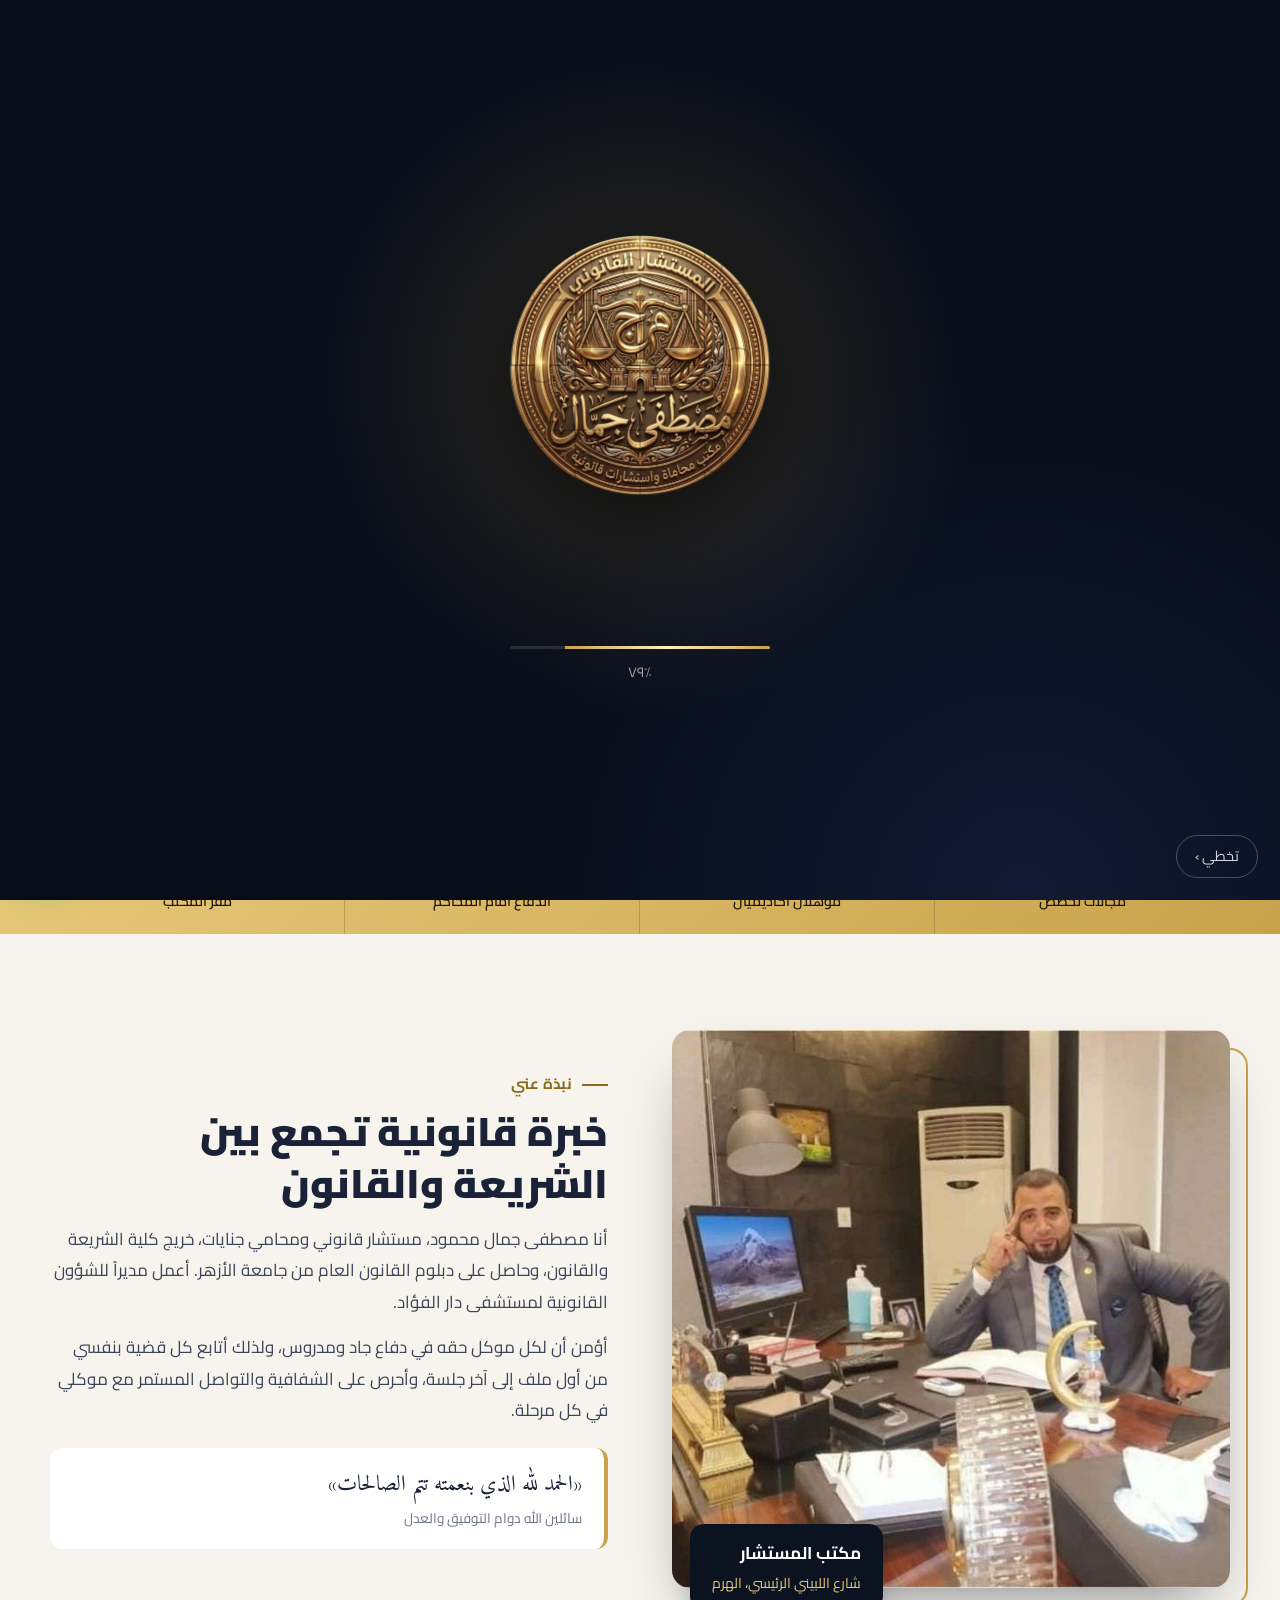
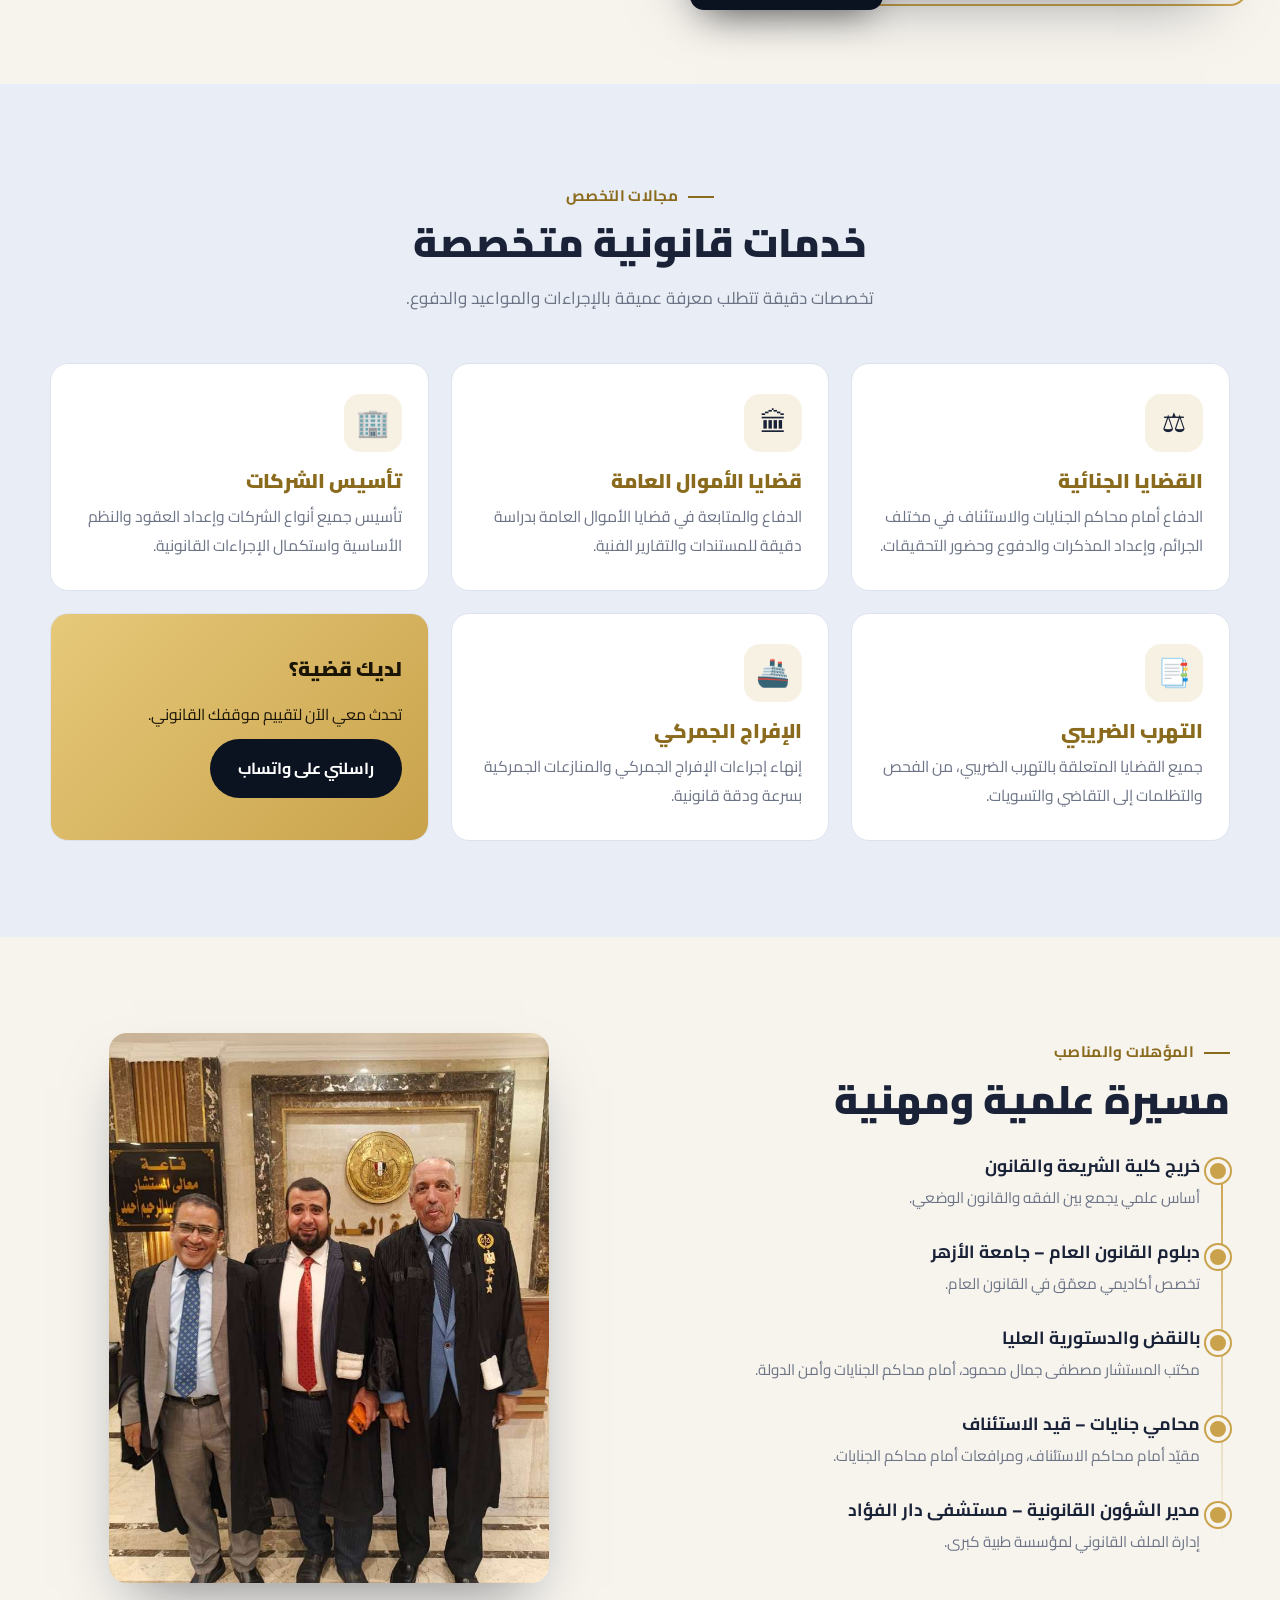
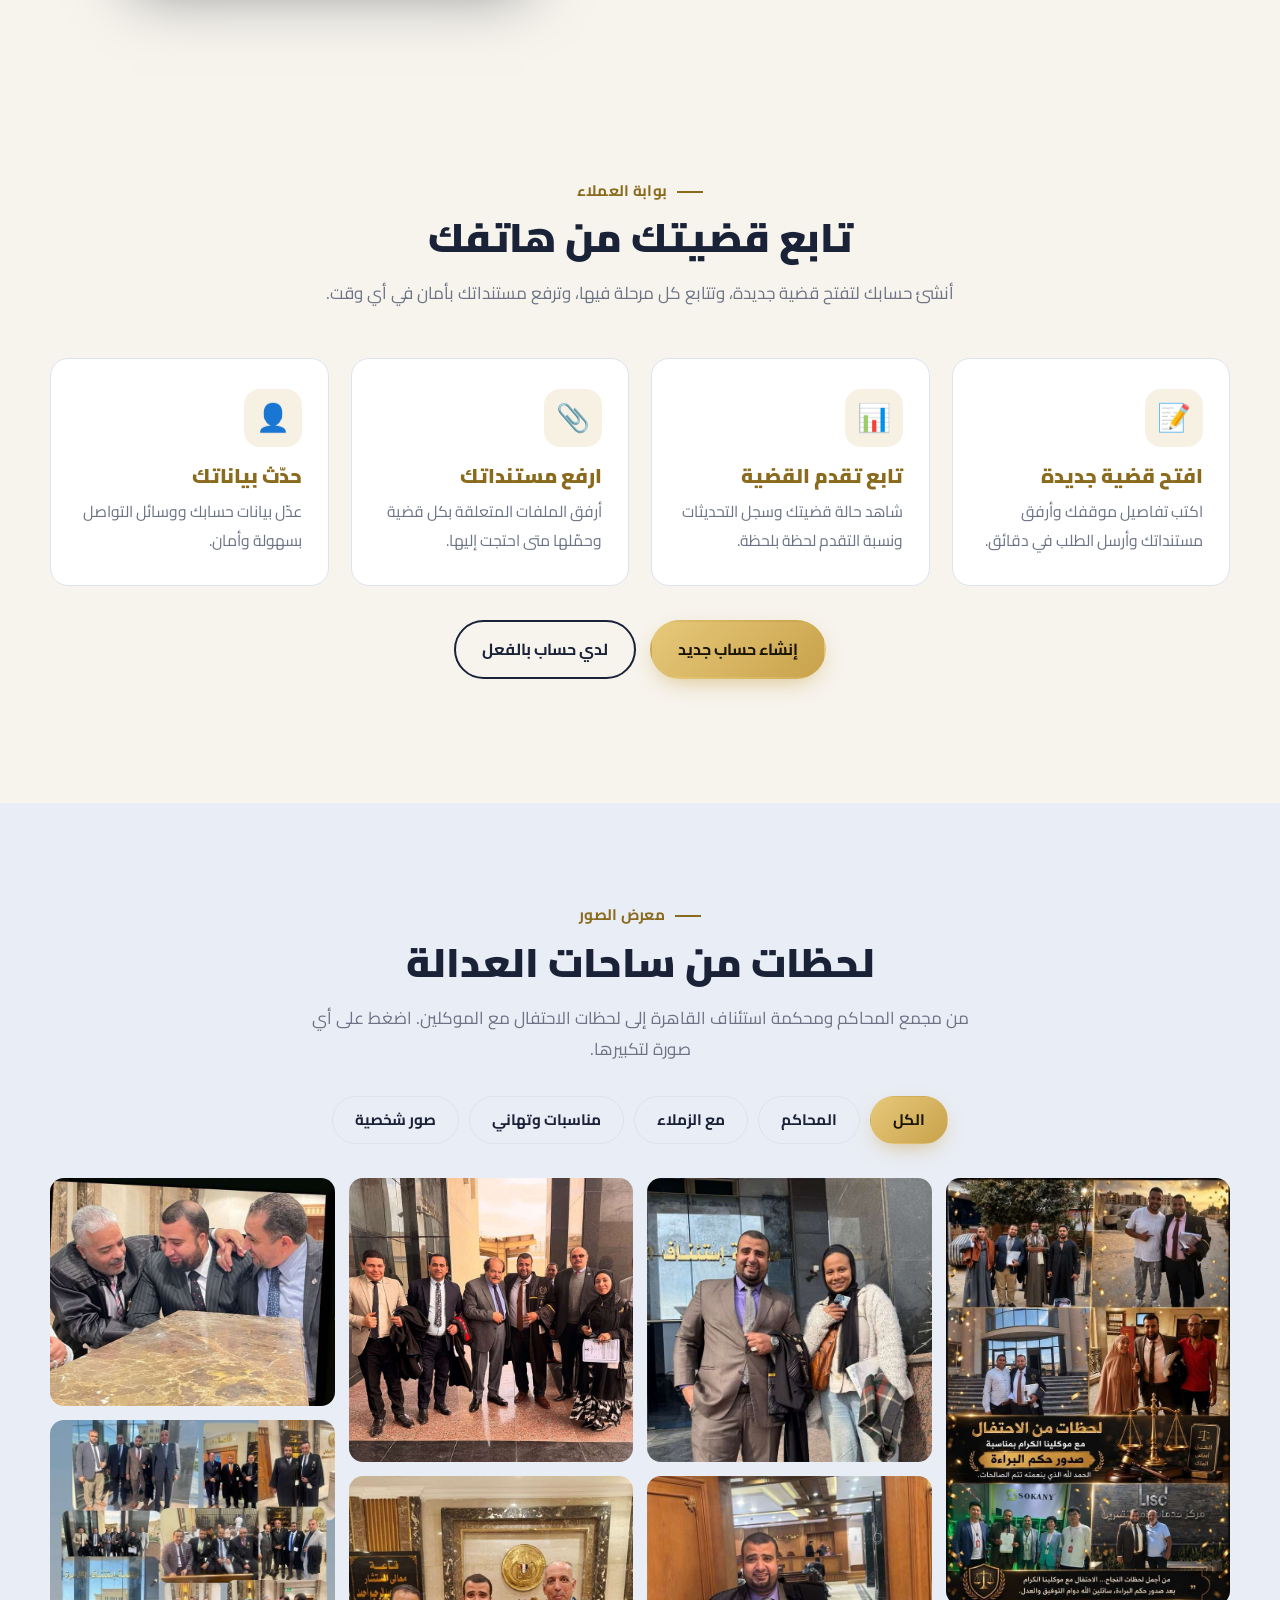
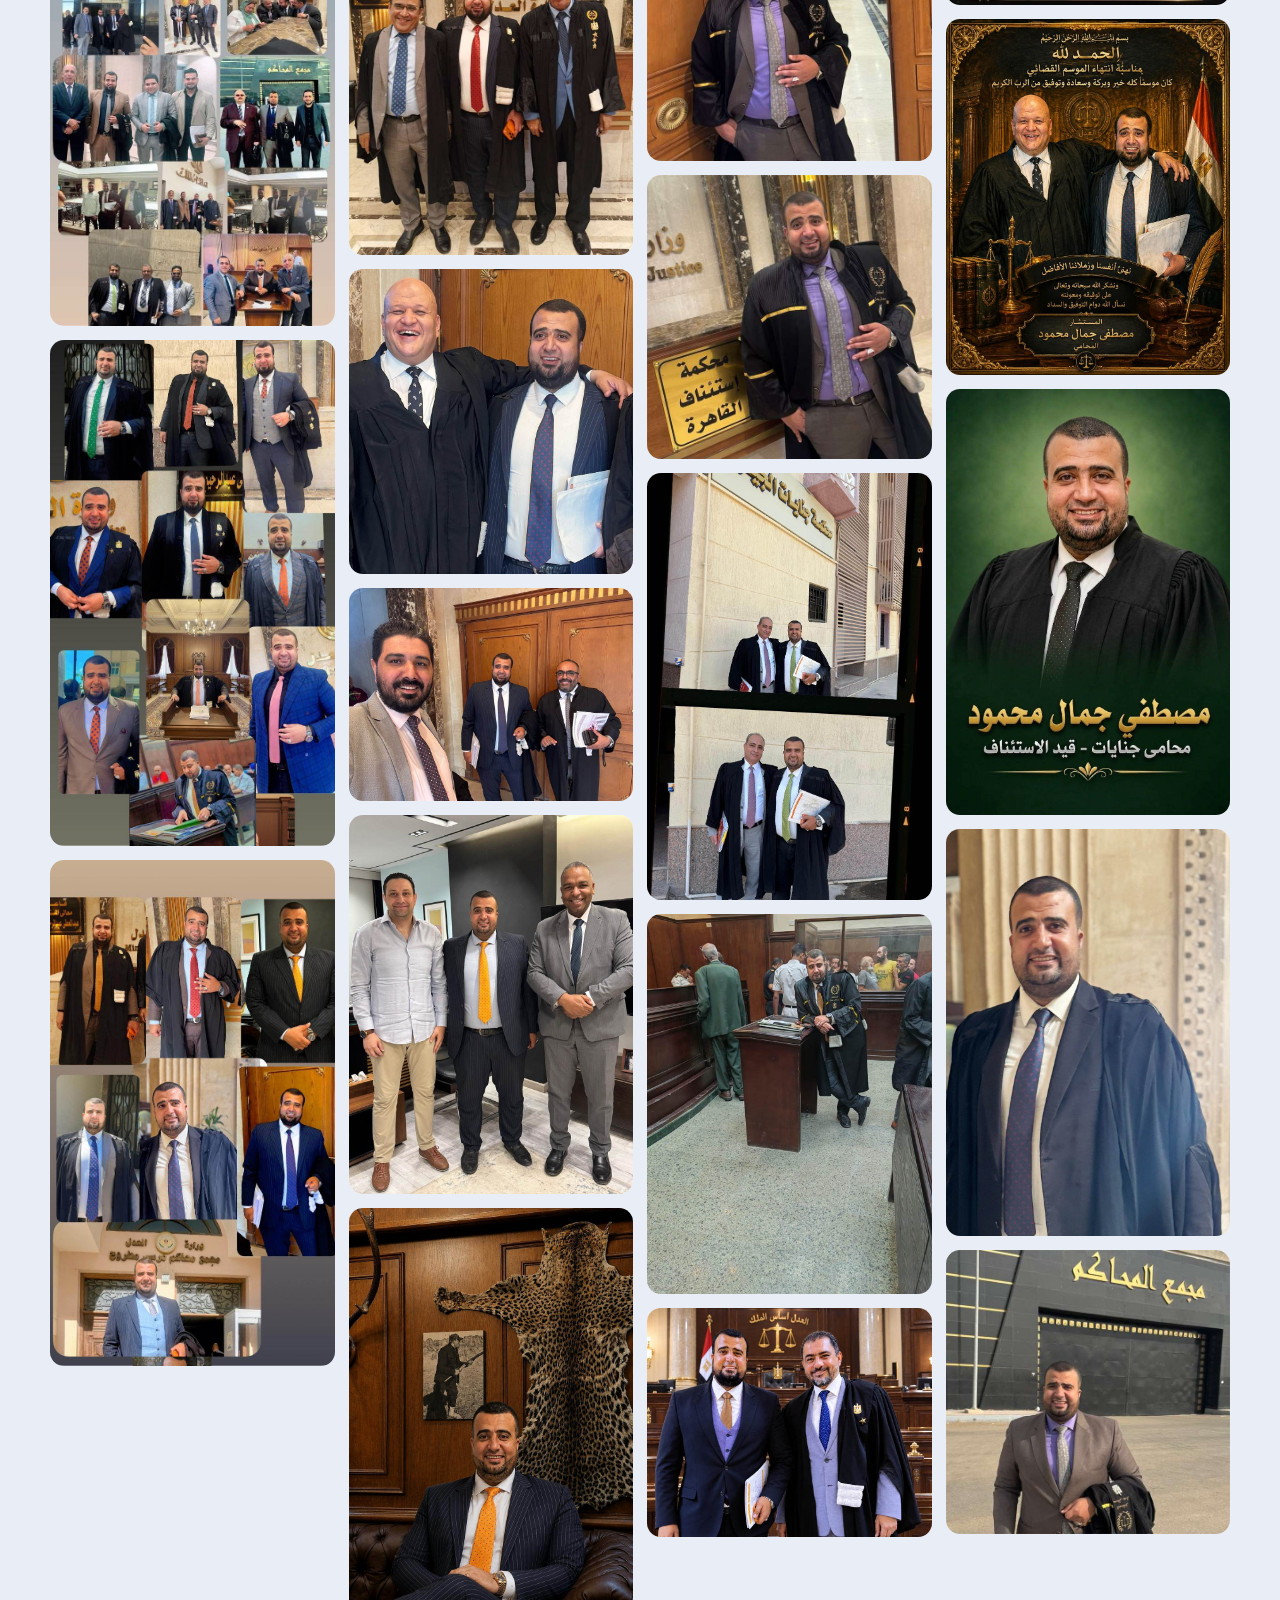
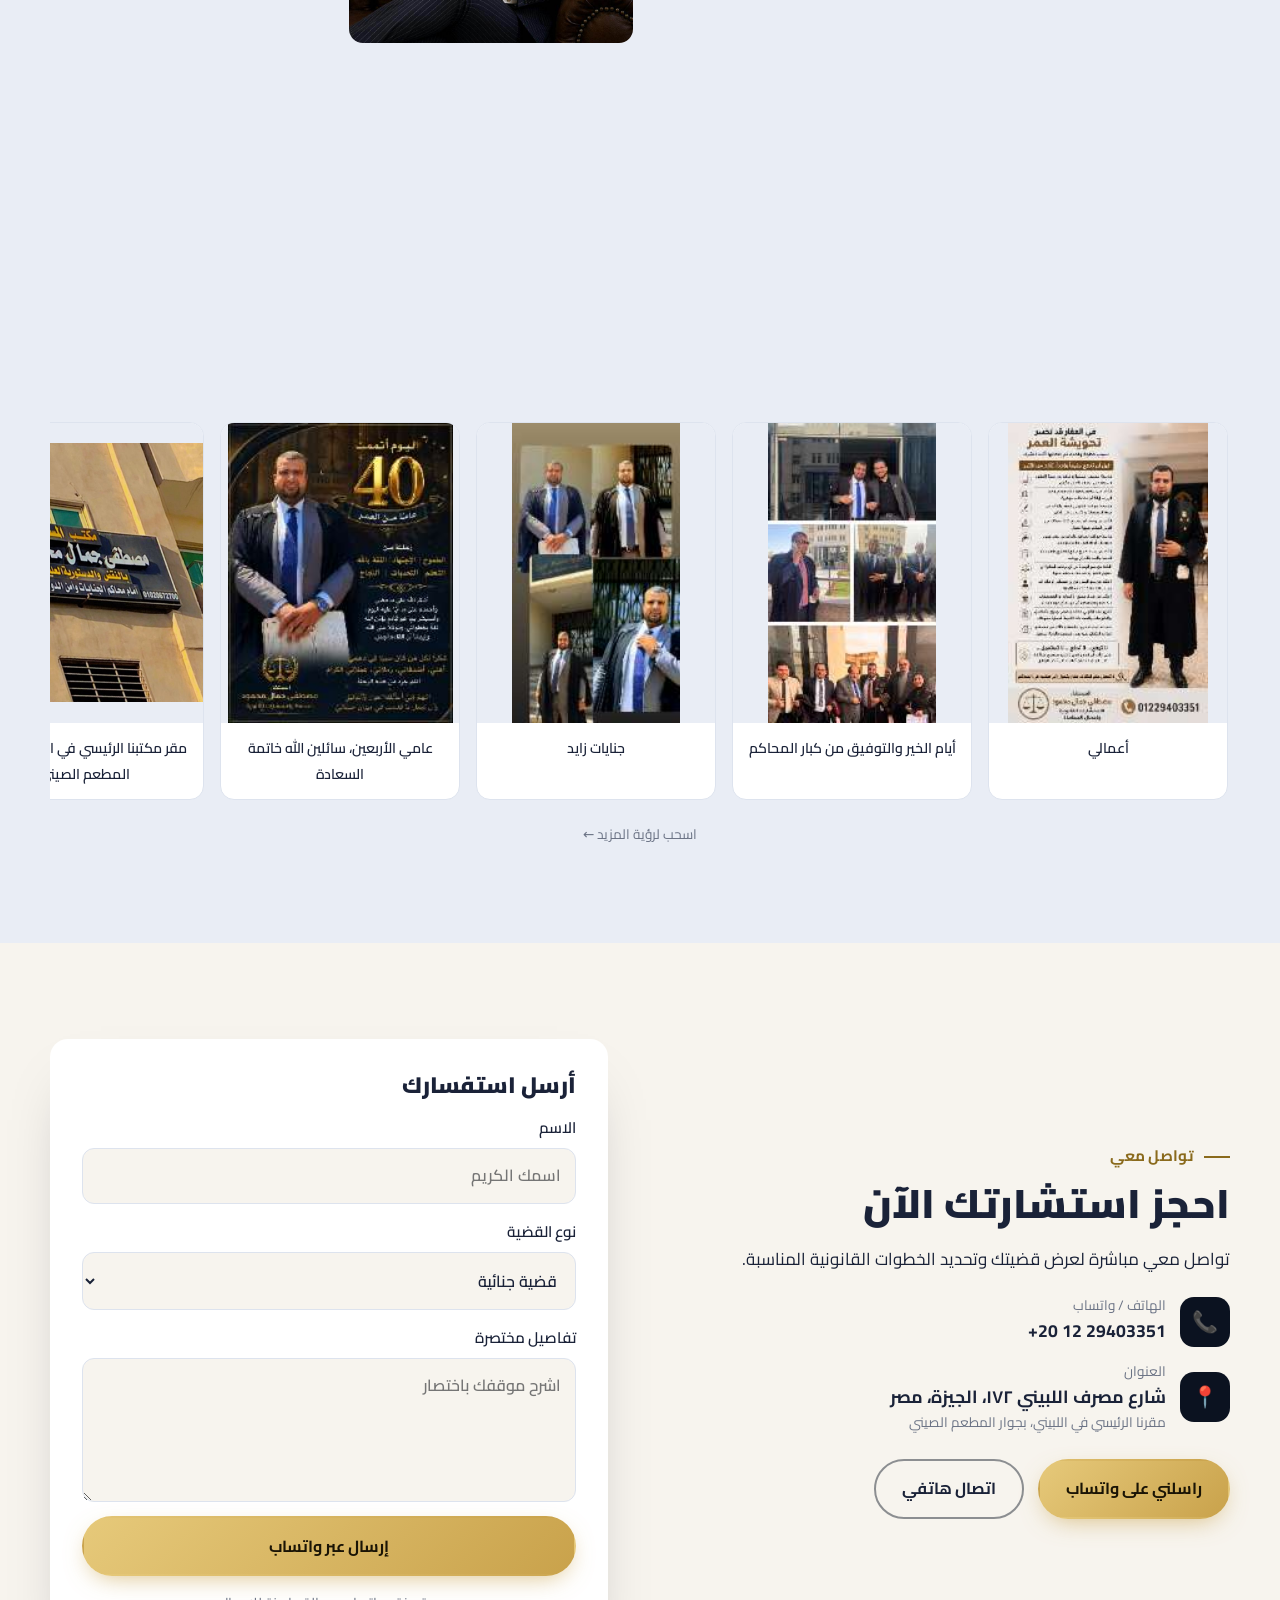
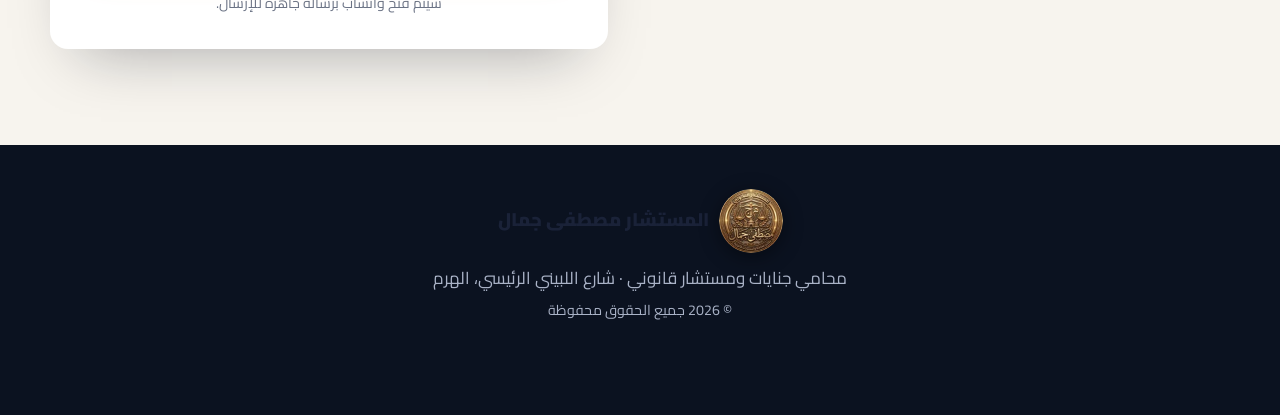
==== commit 17c20d5e: "Update index.html" ====
--- a/index.html
+++ b/index.html
@@ -227,7 +227,7 @@
 <footer class="foot">
   <div class="container">
     <div class="brand"><img class="brand-logo" src="img/logo-96.webp" width="46" height="46" alt="" loading="lazy"><span>المستشار مصطفى جمال</span></div>
-    <p>محامي جنايات ومستشار قانوني · شارع مصرف اللبيني ١٧٢، الجيزة</p>
+    <p>محامي جنايات ومستشار قانوني · شارع اللبيني الرئيسي، الهرم</p>
     <small>© <span id="yr"></span> جميع الحقوق محفوظة</small>
   </div>
 </footer>
--- a/style.css
+++ b/style.css
@@ -349,3 +349,48 @@
 html[data-theme=light] .dust{opacity:.5}
 html[data-theme=light] .ring{border-color:rgba(138,106,28,.5)}
 @media (max-width:960px){#menu{background:var(--navbg)}#menu .icon-btn{align-self:center}}
+/* تحسين نافذة عرض الصور */
+.lb{background:rgba(5,9,18,.9);backdrop-filter:blur(10px);-webkit-backdrop-filter:blur(10px)}
+.lb-fig img{box-shadow:0 30px 80px -20px rgba(0,0,0,.8);border:1px solid rgba(255,255,255,.12)}
+.lb-fig figcaption{background:rgba(255,255,255,.08);border:1px solid rgba(255,255,255,.12);padding:6px 16px;border-radius:999px;font-size:.92rem;backdrop-filter:blur(6px)}
+.lb-c{background:rgba(255,255,255,.1);border:1px solid rgba(255,255,255,.14);padding:3px 14px;border-radius:999px;color:#fff}
+.lb button{background:rgba(255,255,255,.16)!important;color:#fff!important;border:1px solid rgba(255,255,255,.25)!important;backdrop-filter:blur(6px);transition:.2s}
+.lb button:hover{background:#fff!important;color:#0b1220!important;transform:scale(1.08)}
+.lb-n:hover{transform:translateY(-50%) scale(1.08)!important}
+@media (max-width:600px){.lb-n:hover{transform:none!important}}
+
+/* ===== توافق الجوال (فحص صارم) ===== */
+.icon-btn{width:44px;height:44px}
+.burger{width:46px;height:46px;display:none;place-items:center}
+.burger span{width:26px;margin:4px 0}
+@media (max-width:960px){
+  .burger{display:grid;align-content:center;justify-items:center}
+  #menu{max-height:calc(100dvh - 62px);overflow-y:auto;gap:4px;padding:14px 20px 22px;align-items:stretch}
+  #menu a:not(.btn){display:flex;align-items:center;justify-content:center;min-height:50px;font-size:1.08rem;border-bottom:1px solid var(--line)}
+  #menu a:not(.btn)::after{display:none}
+  #menu .icon-btn{align-self:center;margin:8px 0}
+  #menu .btn{width:100%;min-height:50px;font-size:1.02rem}
+}
+@media (pointer:coarse){
+  .btn{min-height:48px}.btn.sm{min-height:44px;padding:9px 20px}
+  .chip{min-height:44px}
+}
+@media (max-width:600px){
+  .hero .cta{flex-direction:column;align-items:stretch;gap:12px}
+  .hero .cta .btn{width:100%;min-height:52px;font-size:1.05rem}
+  .cta.center{flex-direction:column;align-items:stretch}.cta.center .btn{width:100%}
+  .chips{flex-wrap:wrap!important;overflow:visible!important;justify-content:center!important;margin-inline:0!important;padding:0!important;gap:8px}
+  .chip{flex:0 1 auto;padding:10px 18px;font-size:.95rem}
+  .form .btn{width:100%}
+  .contact-grid .cta{flex-direction:column;align-items:stretch}.contact-grid .cta .btn{width:100%}
+  .wa-float{width:52px;height:52px;left:12px;bottom:calc(12px + env(safe-area-inset-bottom))}
+  .clist li{align-items:flex-start}.clist a{overflow-wrap:anywhere}
+  .section{padding-bottom:84px}
+  .foot{padding-bottom:96px}
+  .lb-x{width:46px;height:46px}
+}
+.burger{flex:none;min-width:46px}
+@media (max-width:960px){
+  #menu{position:absolute!important;top:100%!important;inset-inline:0;max-height:calc(100dvh - 80px);border-bottom:1px solid var(--line);box-shadow:0 24px 40px -20px rgba(0,0,0,.5)}
+  .nav:has(#menu.open){background:var(--navbg)}
+}
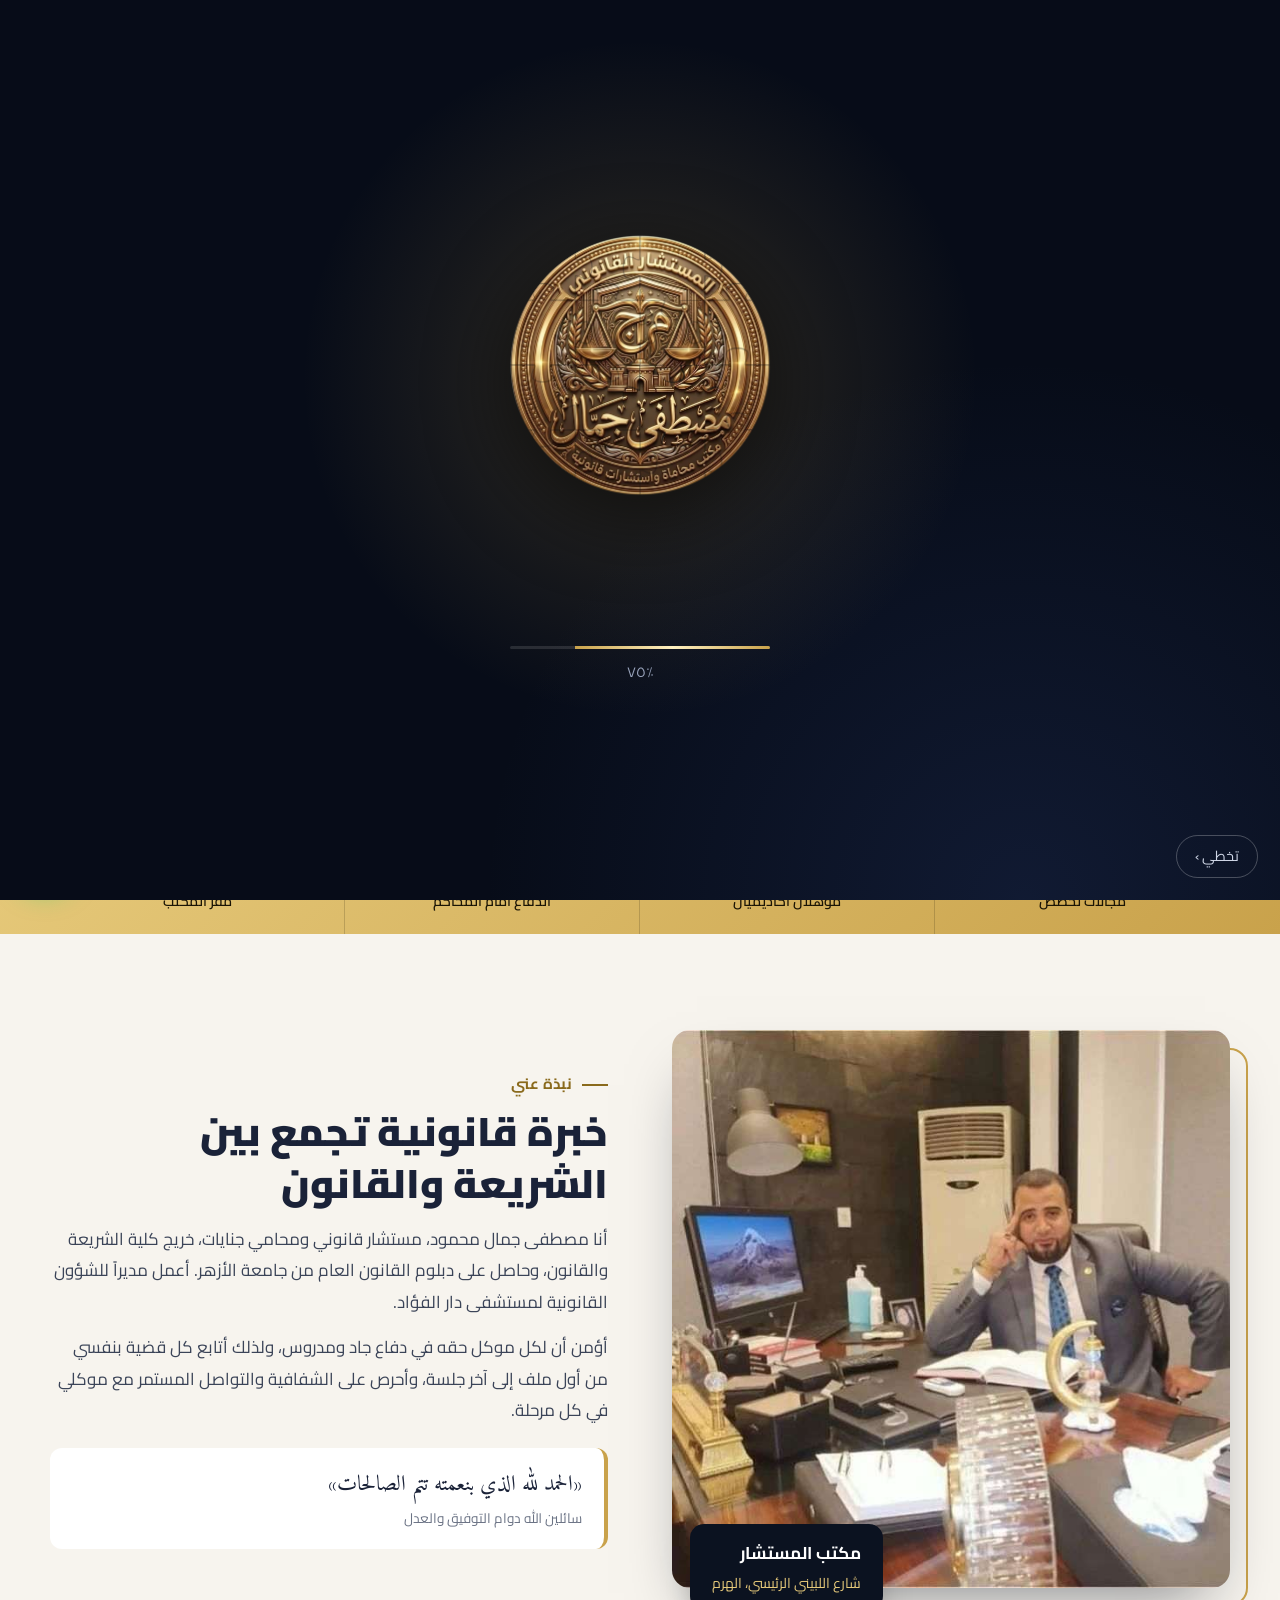
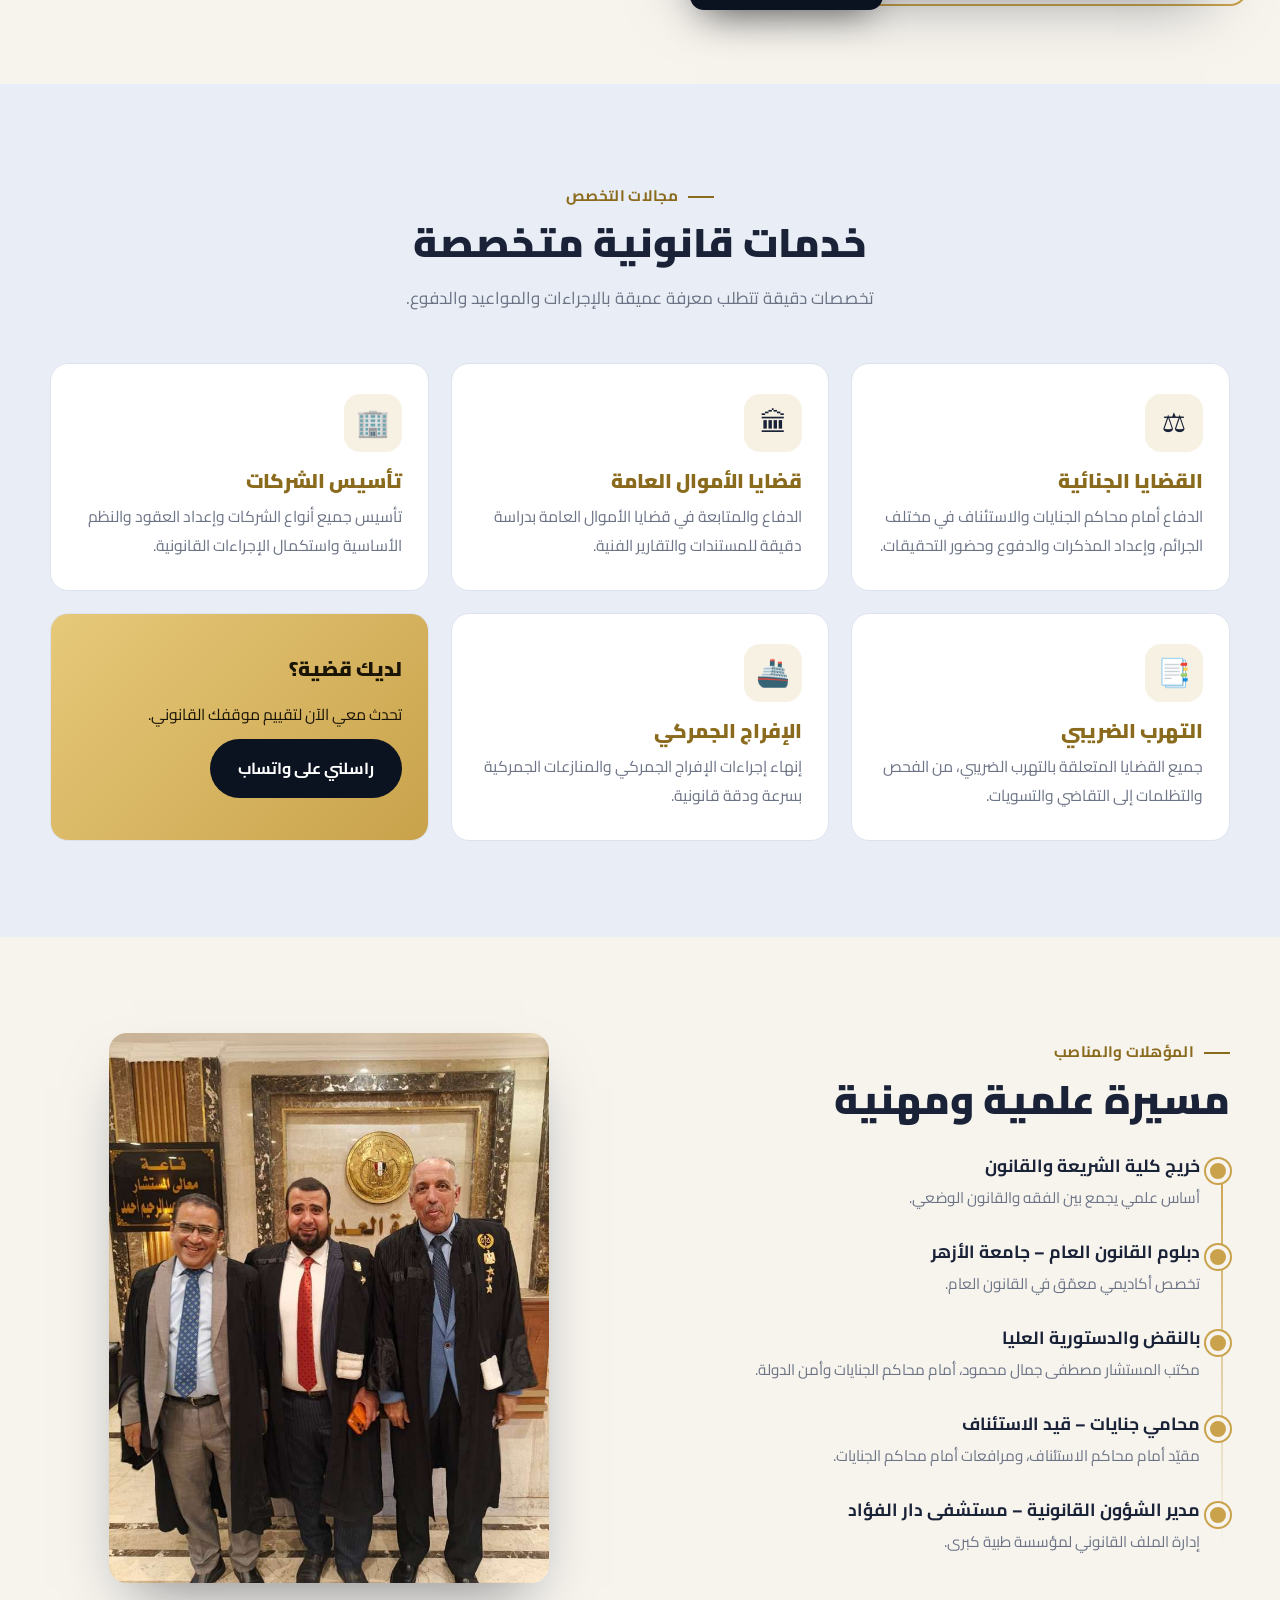
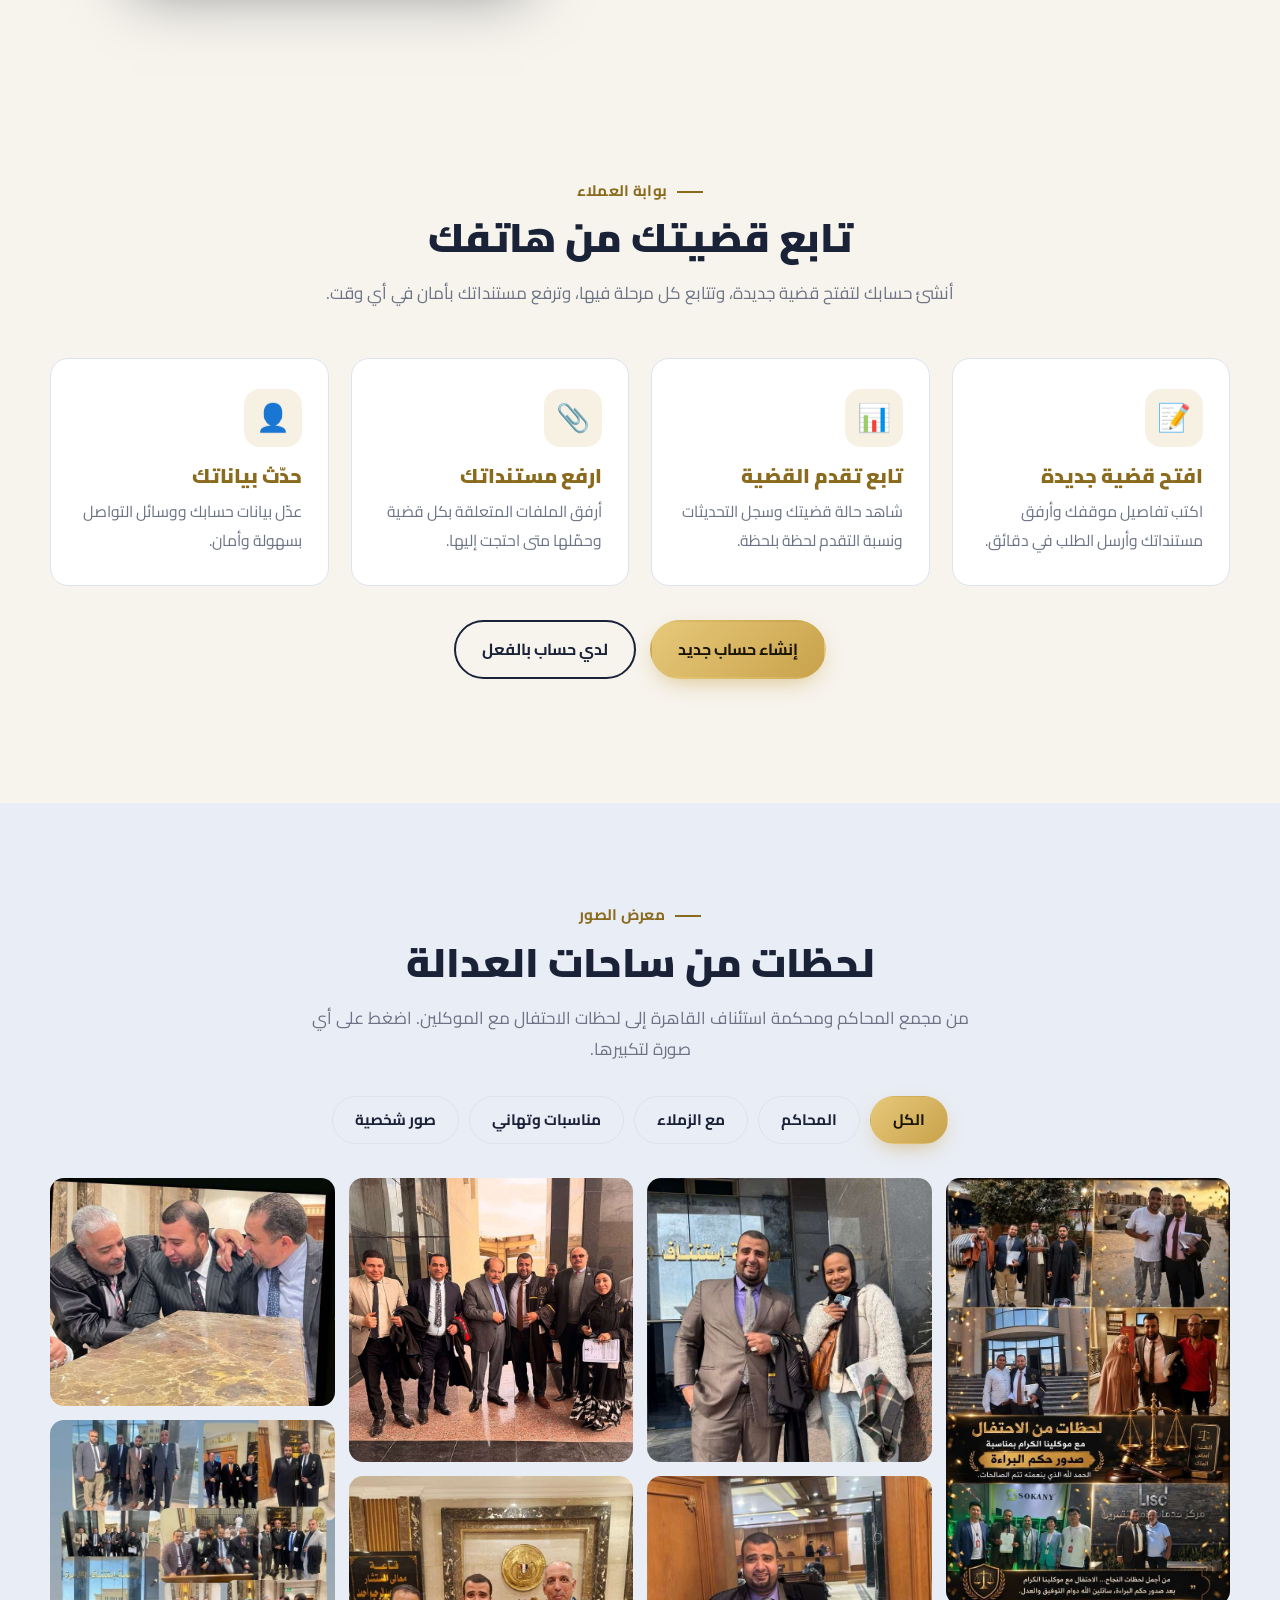
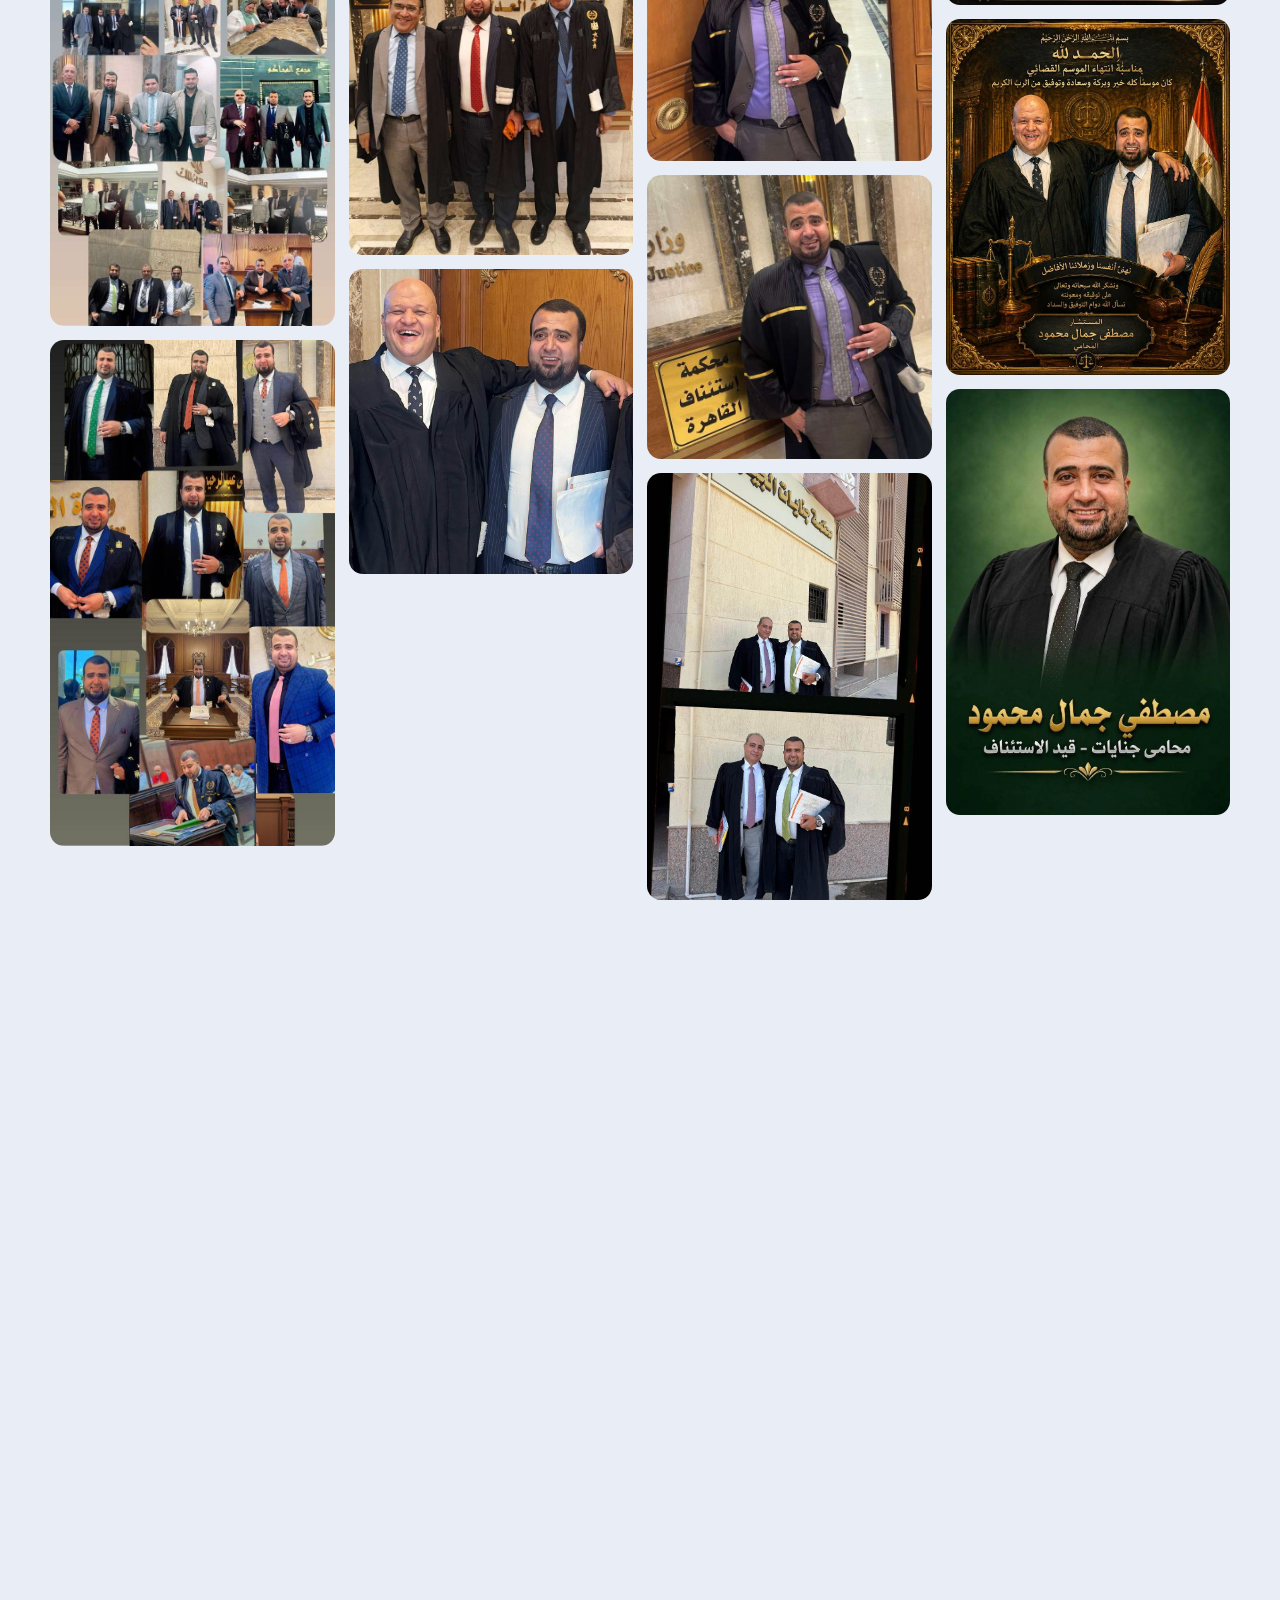
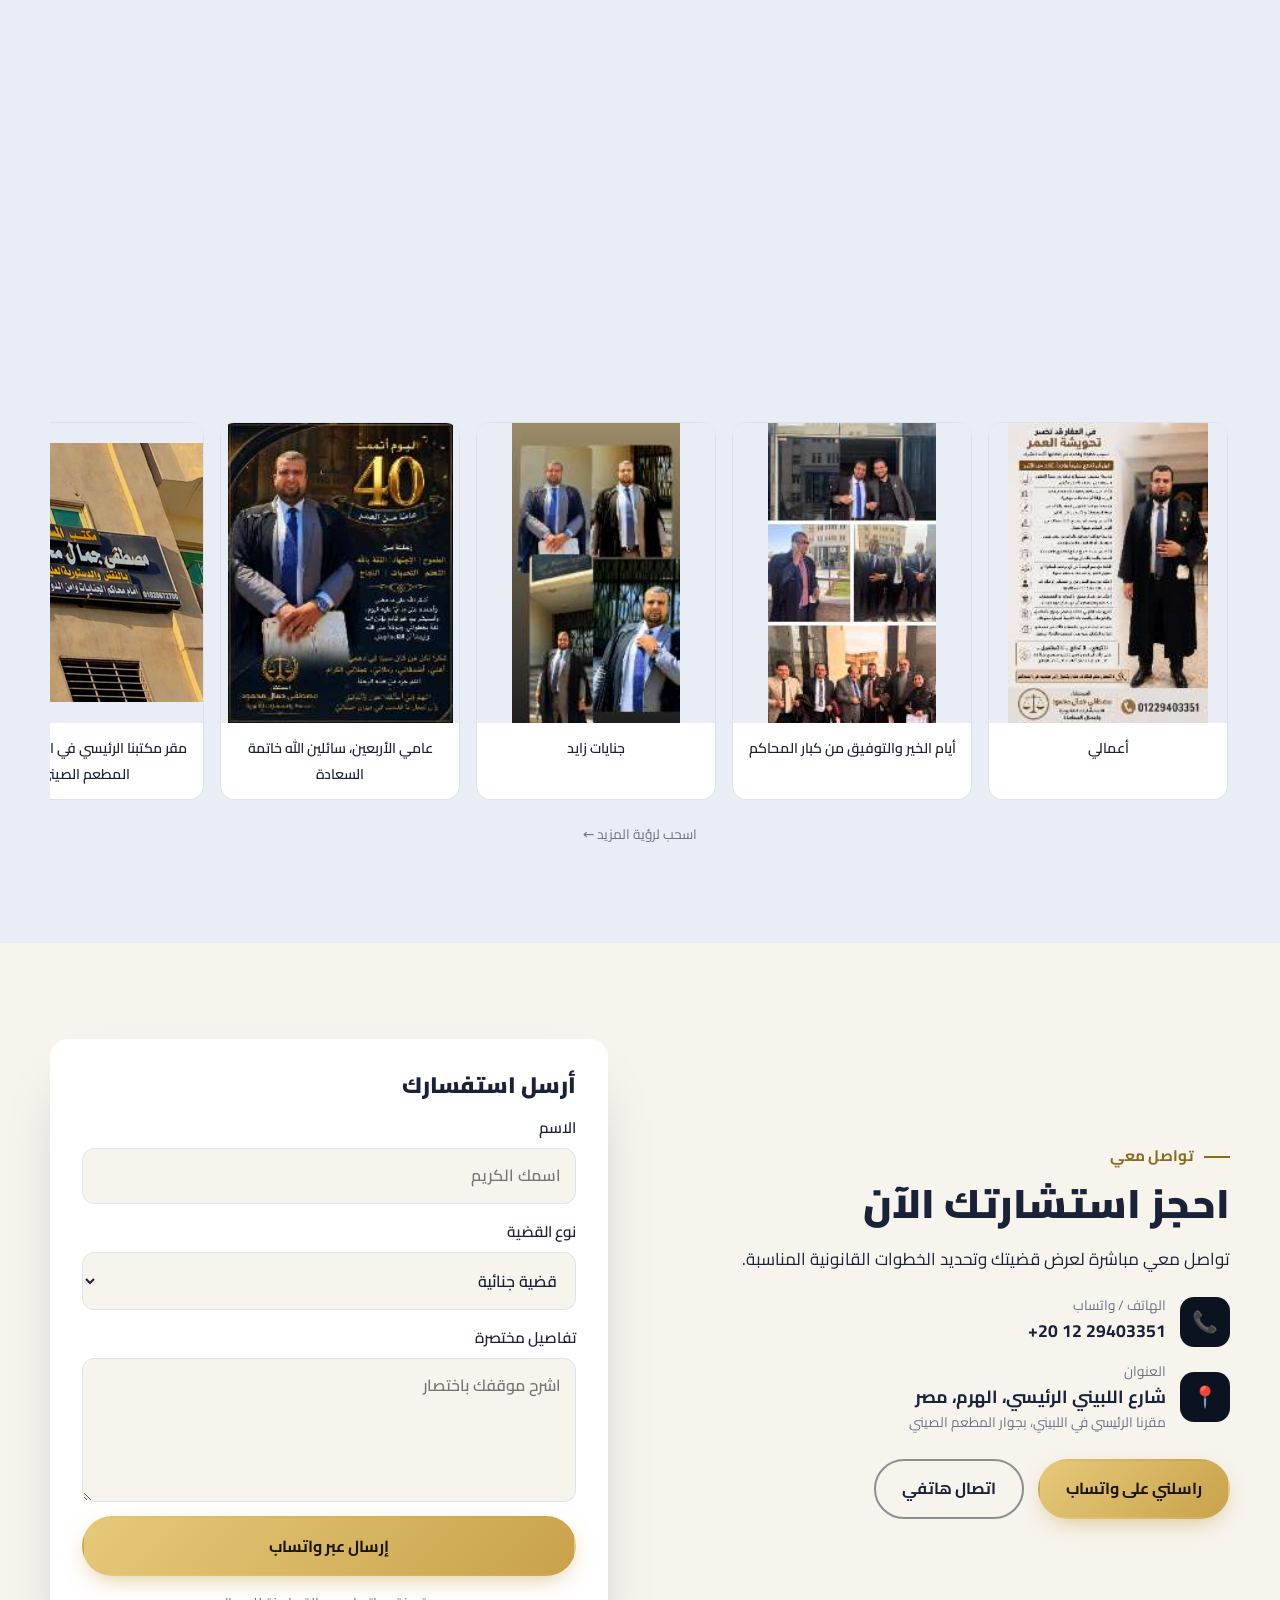
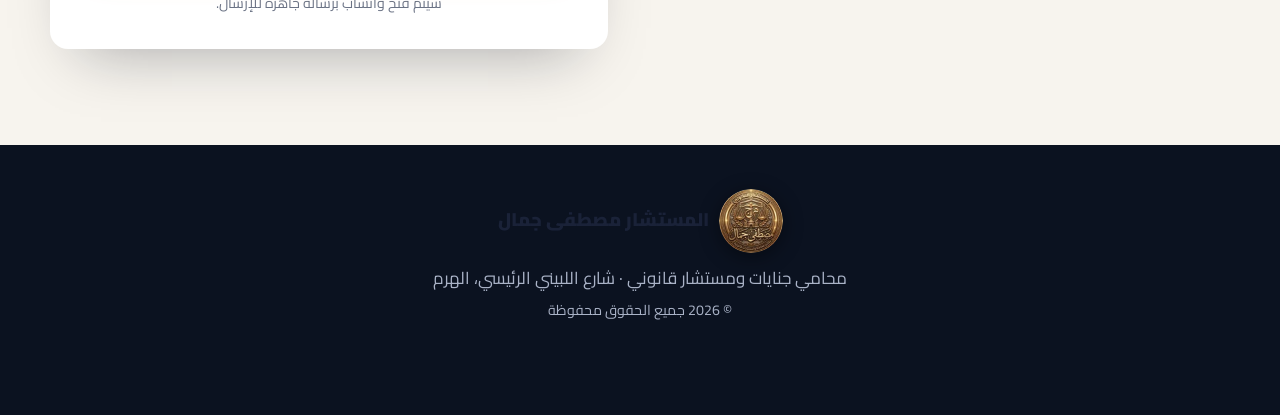
==== commit 31350389: "Update index.html" ====
--- a/index.html
+++ b/index.html
@@ -204,7 +204,7 @@
       <p>تواصل معي مباشرة لعرض قضيتك وتحديد الخطوات القانونية المناسبة.</p>
       <ul class="clist">
         <li><span>📞</span><div><small>الهاتف / واتساب</small><a href="tel:+201229403351" dir="ltr">+20 12 29403351</a></div></li>
-        <li><span>📍</span><div><small>العنوان</small><a href="https://www.google.com/maps/search/?api=1&query=%D8%B4%D8%A7%D8%B1%D8%B9+%D9%85%D8%B5%D8%B1%D9%81+%D8%A7%D9%84%D9%84%D8%A8%D9%8A%D9%86%D9%89+172+%D8%A7%D9%84%D8%AC%D9%8A%D8%B2%D8%A9" target="_blank" rel="noopener">شارع مصرف اللبيني ١٧٢، الجيزة، مصر</a><small>مقرنا الرئيسي في اللبيني، بجوار المطعم الصيني</small></div></li>
+        <li><span>📍</span><div><small>العنوان</small><a href="https://www.google.com/maps/search/?api=1&query=%D8%B4%D8%A7%D8%B1%D8%B9+%D9%85%D8%B5%D8%B1%D9%81+%D8%A7%D9%84%D9%84%D8%A8%D9%8A%D9%86%D9%89+172+%D8%A7%D9%84%D8%AC%D9%8A%D8%B2%D8%A9" target="_blank" rel="noopener">شارع اللبيني الرئيسي، الهرم، مصر</a><small>مقرنا الرئيسي في اللبيني، بجوار المطعم الصيني</small></div></li>
       </ul>
       <div class="cta"><a class="btn btn-gold" href="https://wa.me/201229403351" target="_blank" rel="noopener">راسلني على واتساب</a><a class="btn btn-ghost dark-ghost" href="tel:+201229403351">اتصال هاتفي</a></div>
     </div>
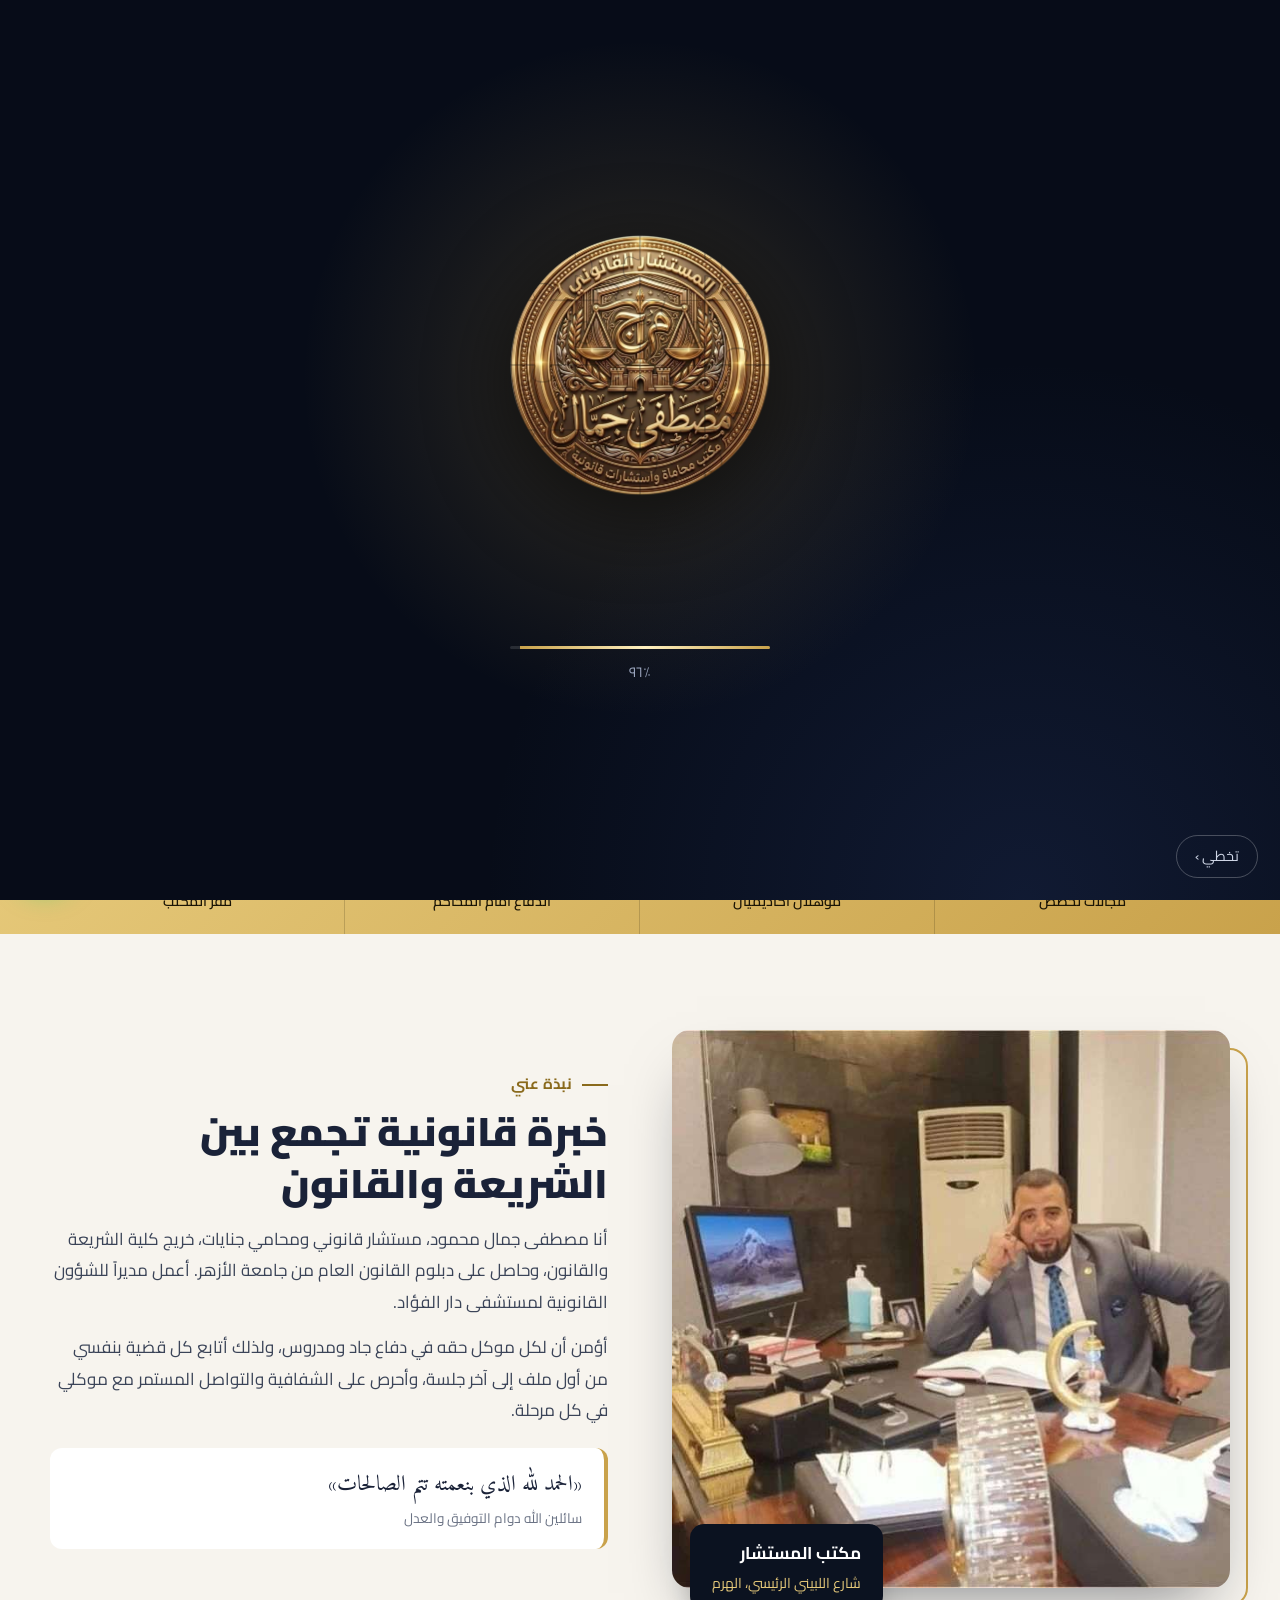
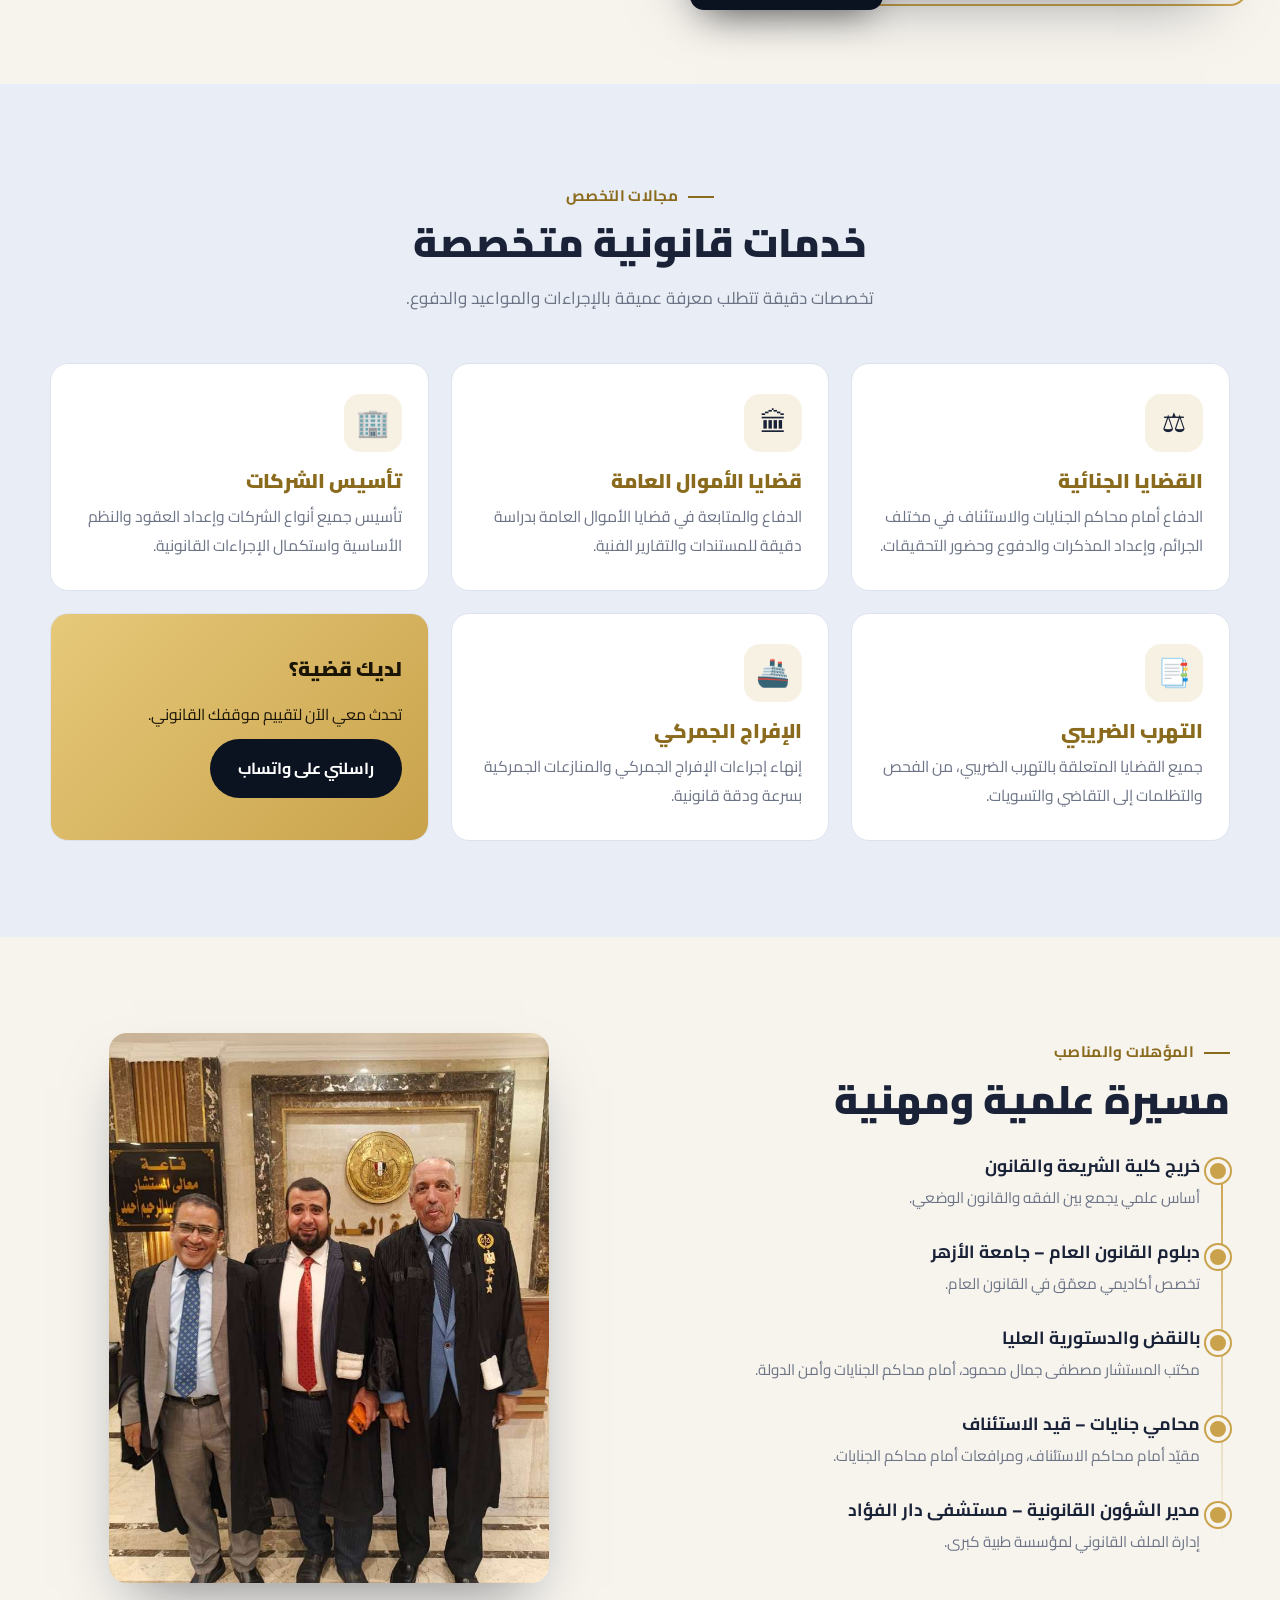
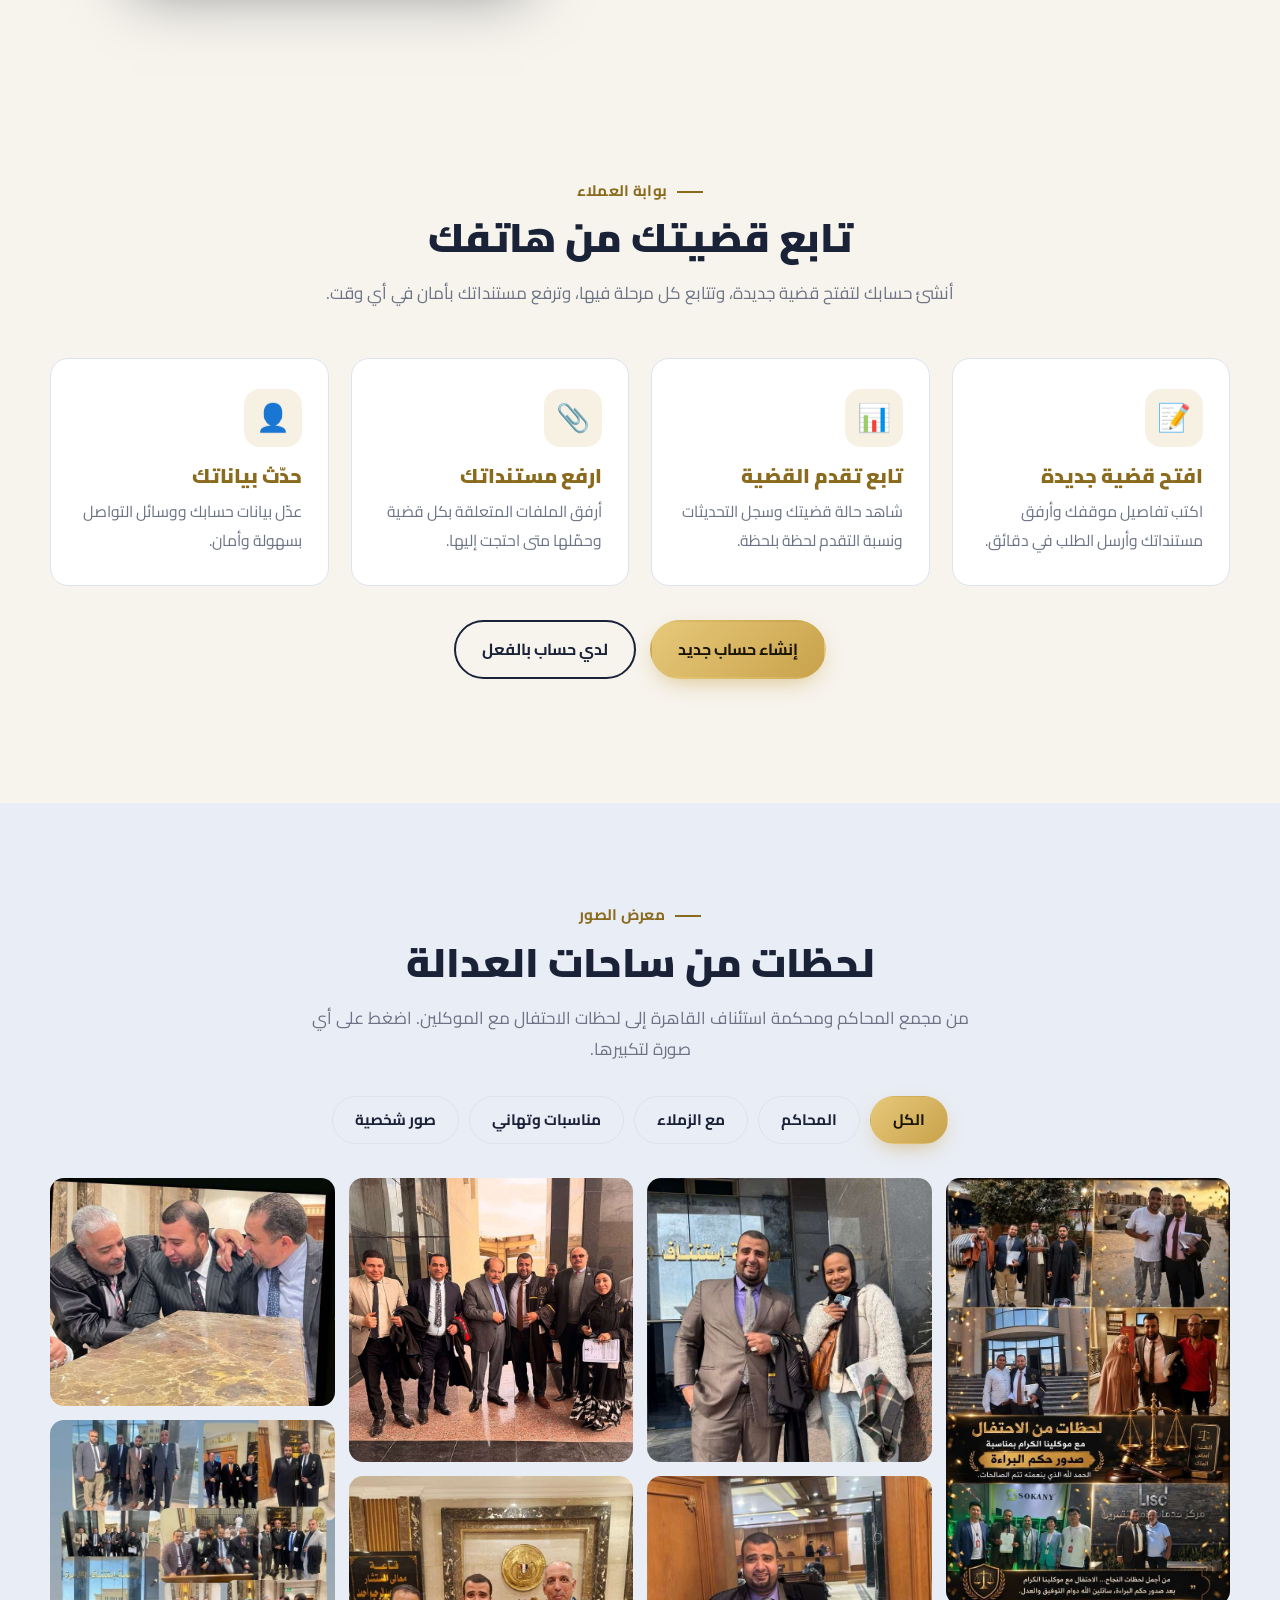
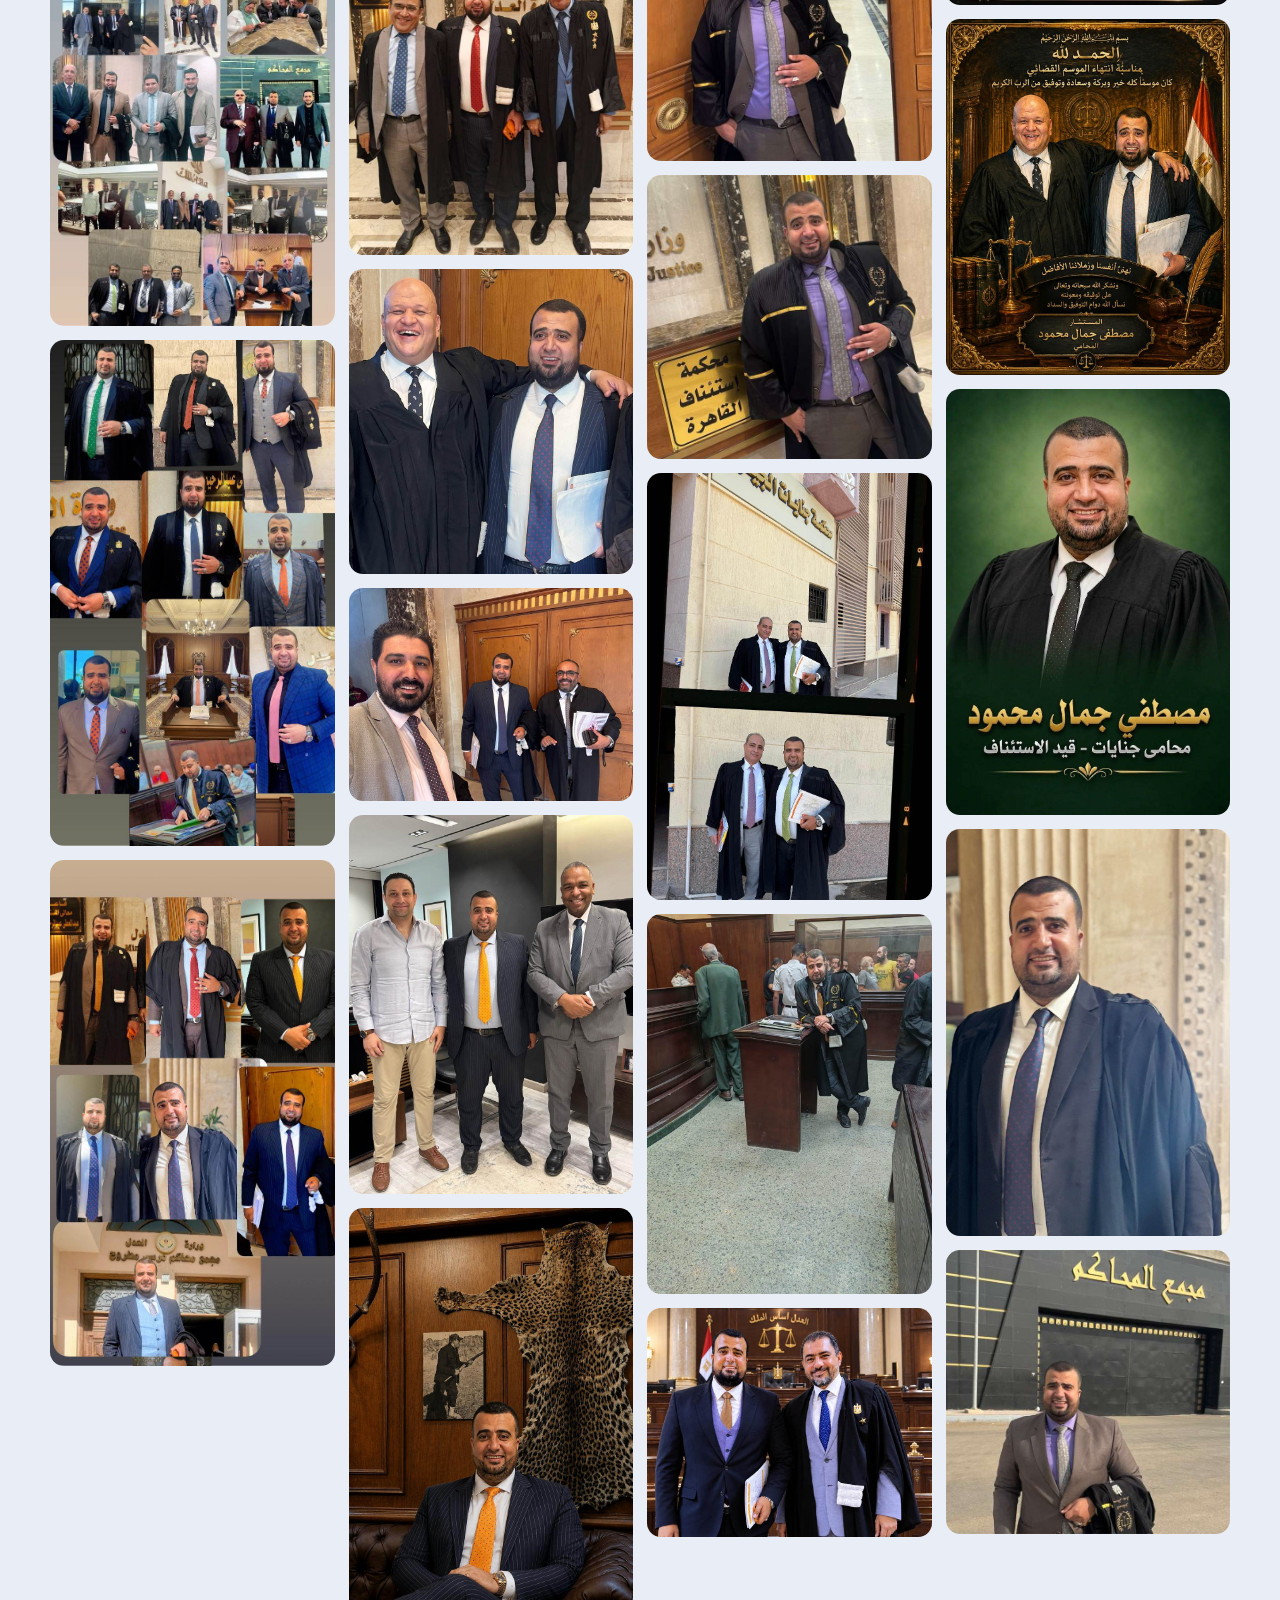
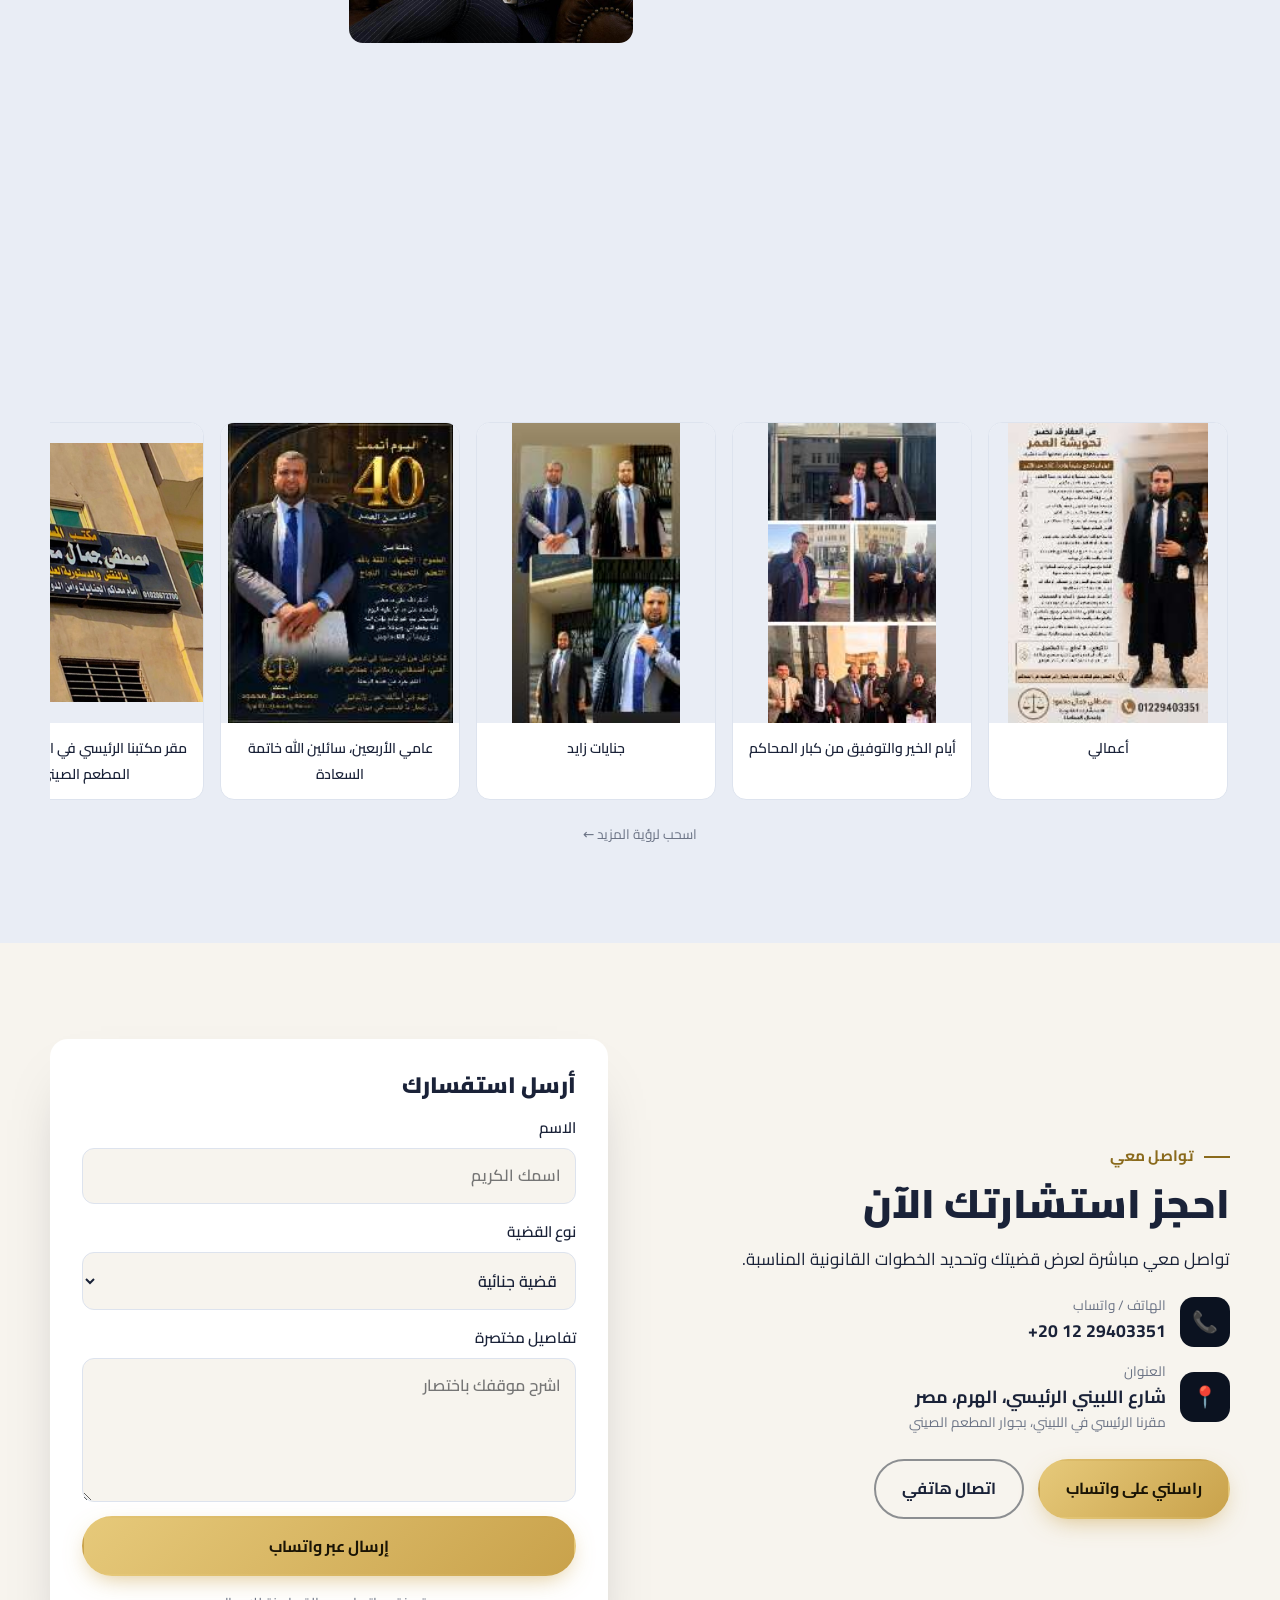
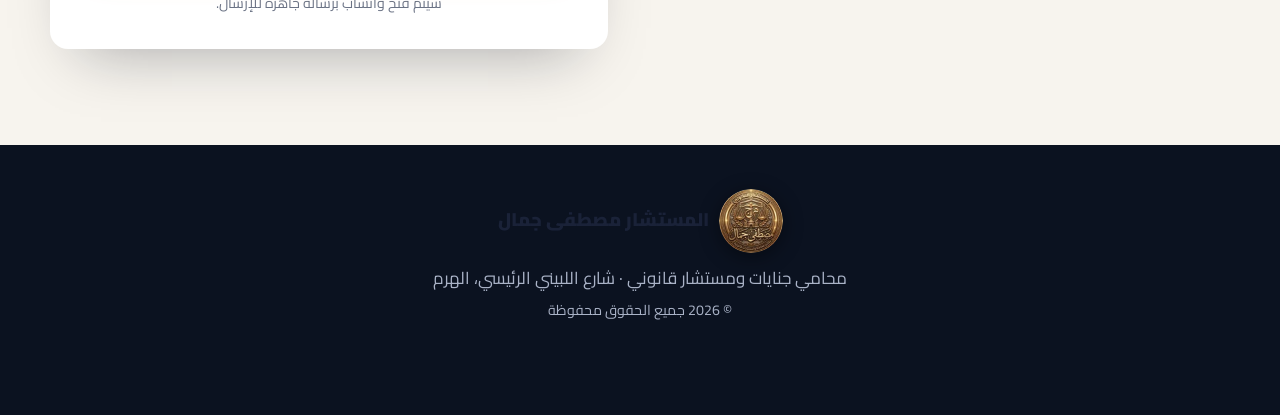
==== commit 75068e47: "Update index.html" ====
--- a/index.html
+++ b/index.html
@@ -82,7 +82,7 @@
     <div><b data-count="5">٥</b><span>مجالات تخصص</span></div>
     <div><b data-count="2">٢</b><span>مؤهلان أكاديميان</span></div>
     <div><b>جنايات</b><span>الدفاع أمام المحاكم</span></div>
-    <div><b>الجيزة</b><span>مقر المكتب</span></div>
+    <div><b>الهرم</b><span>مقر المكتب</span></div>
   </div>
 </section>
 
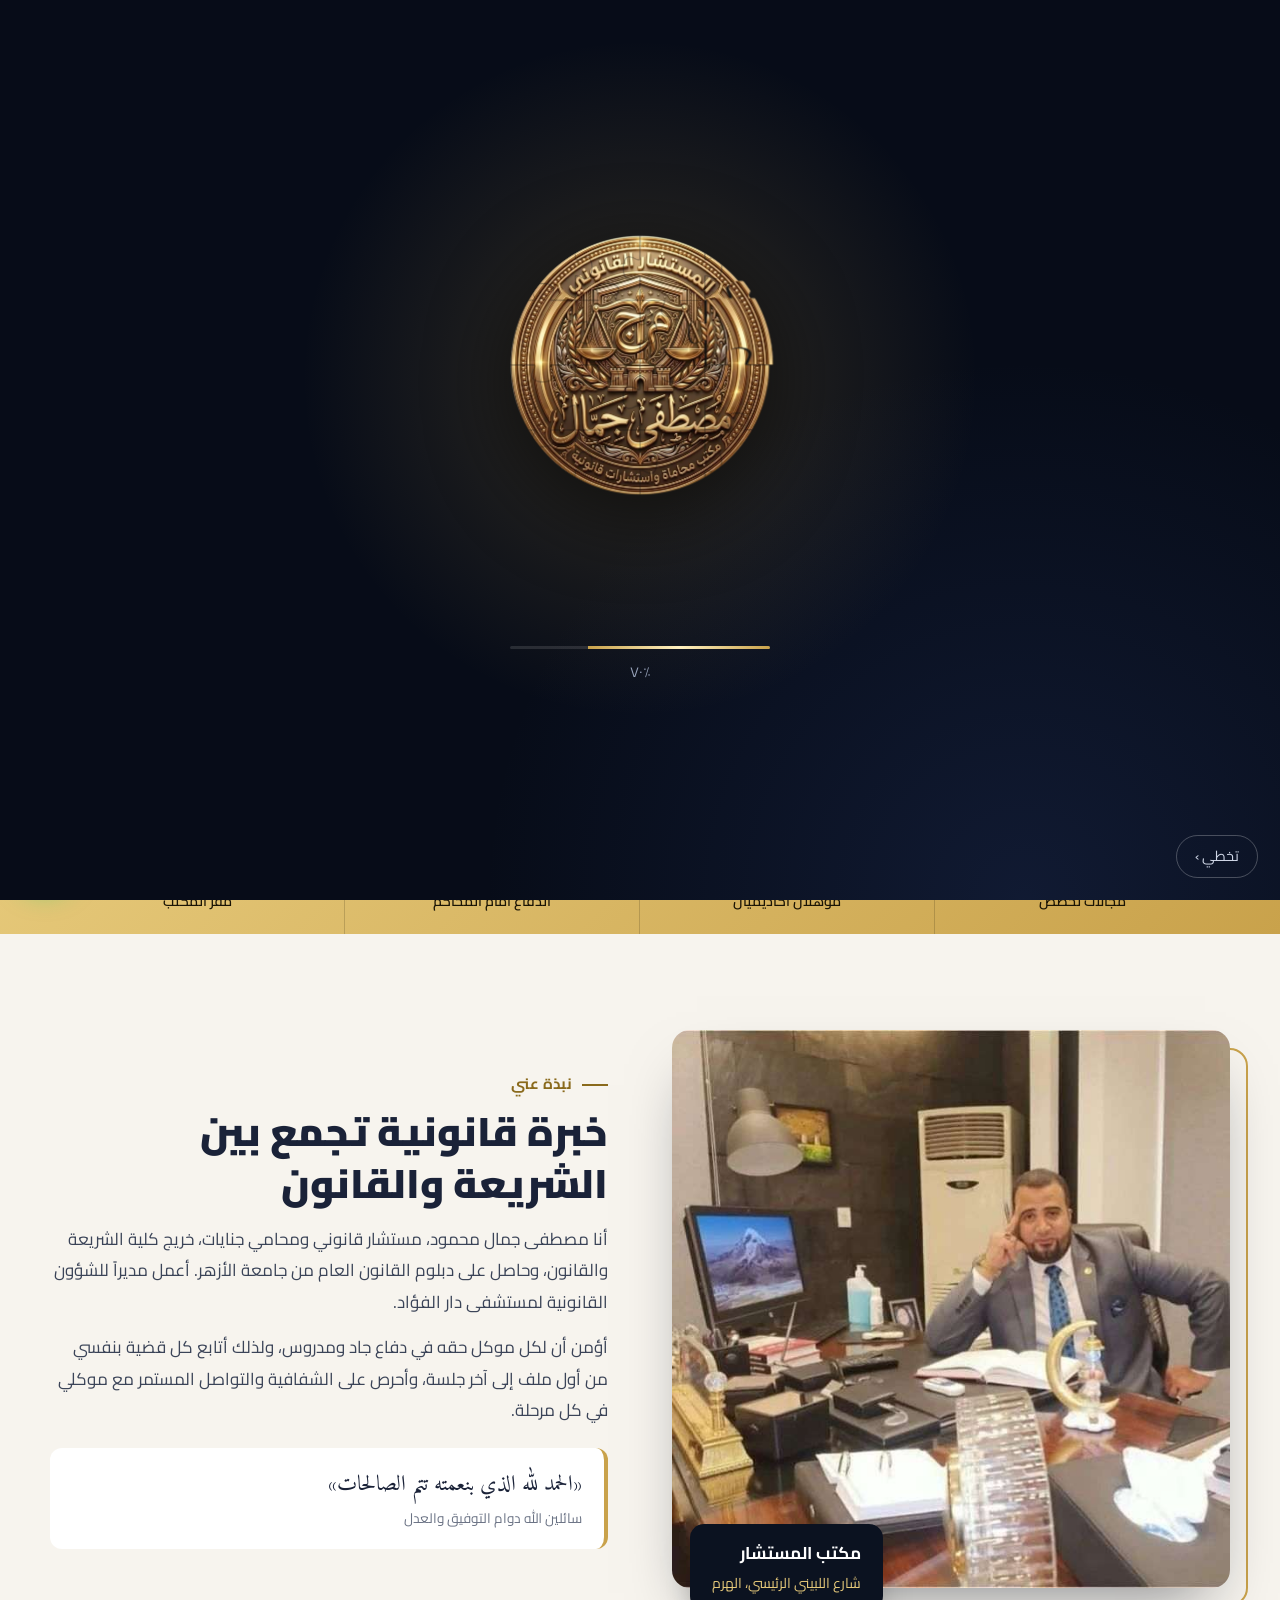
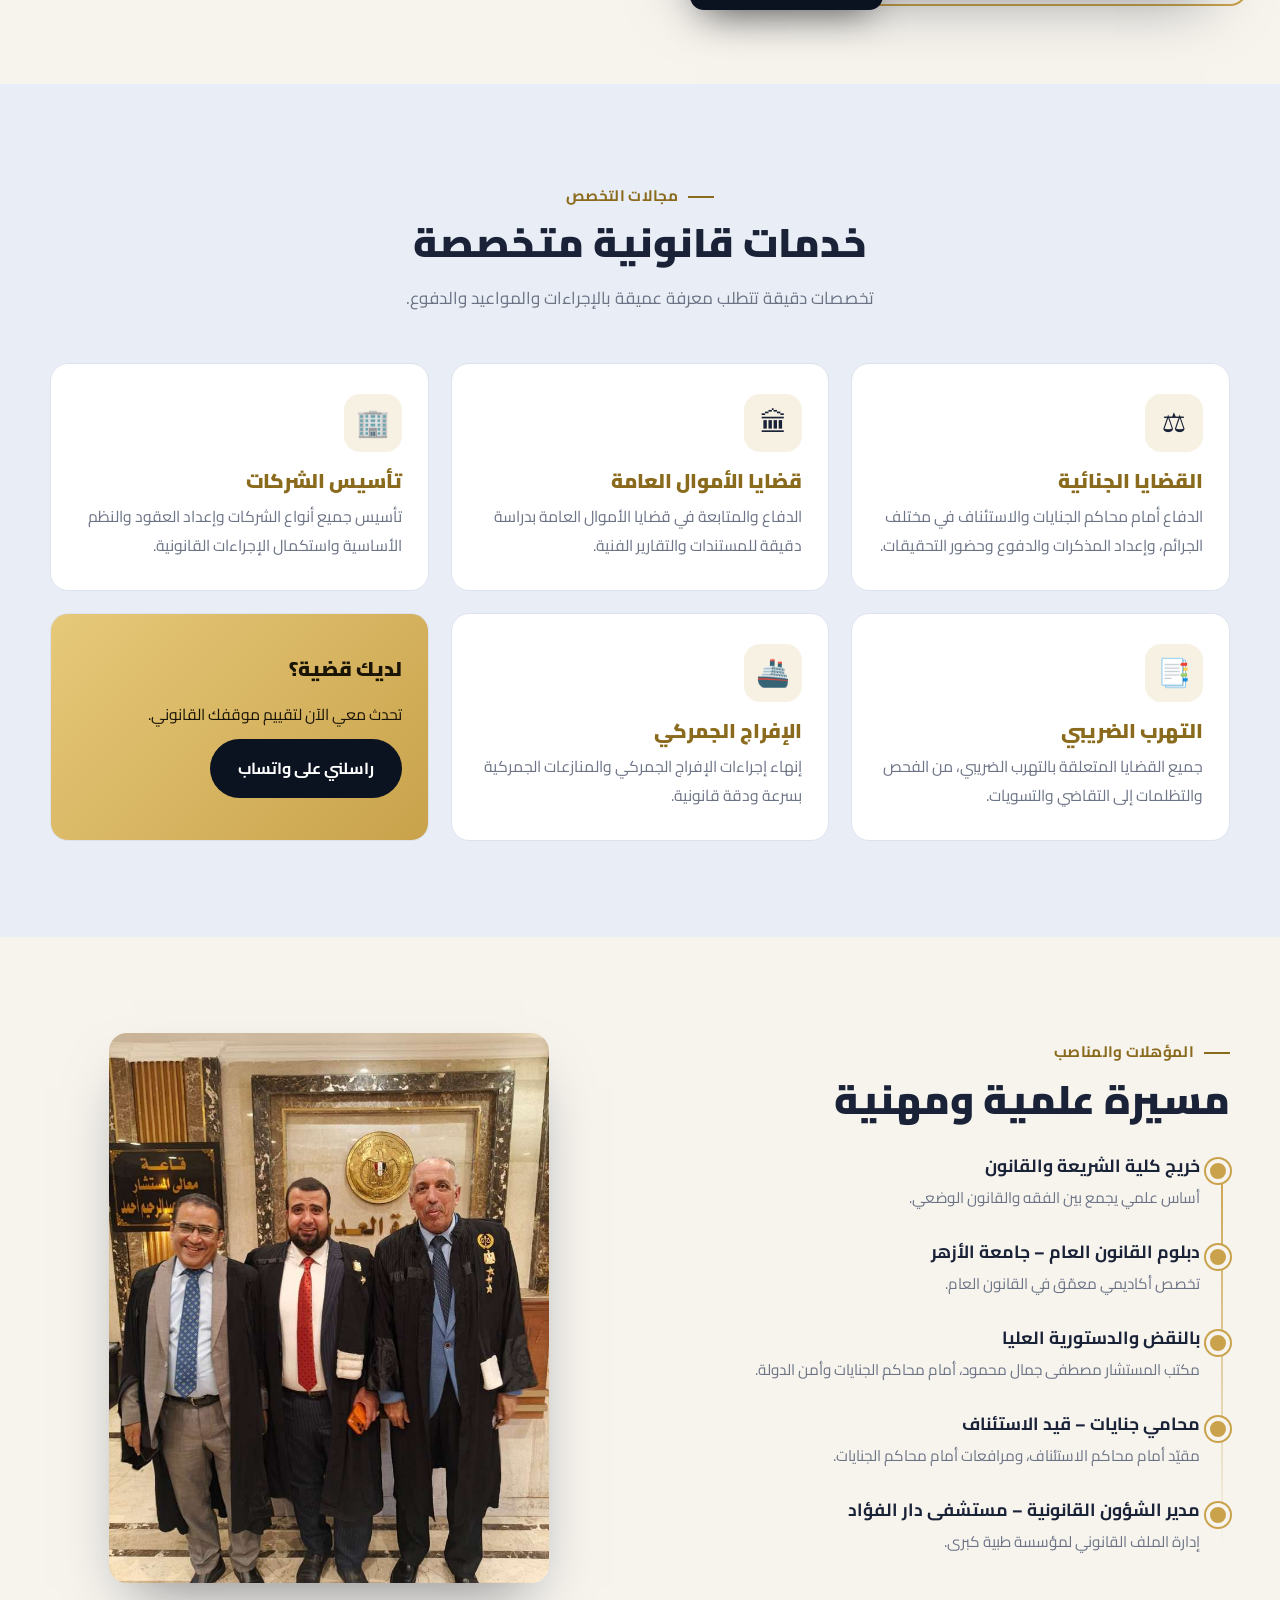
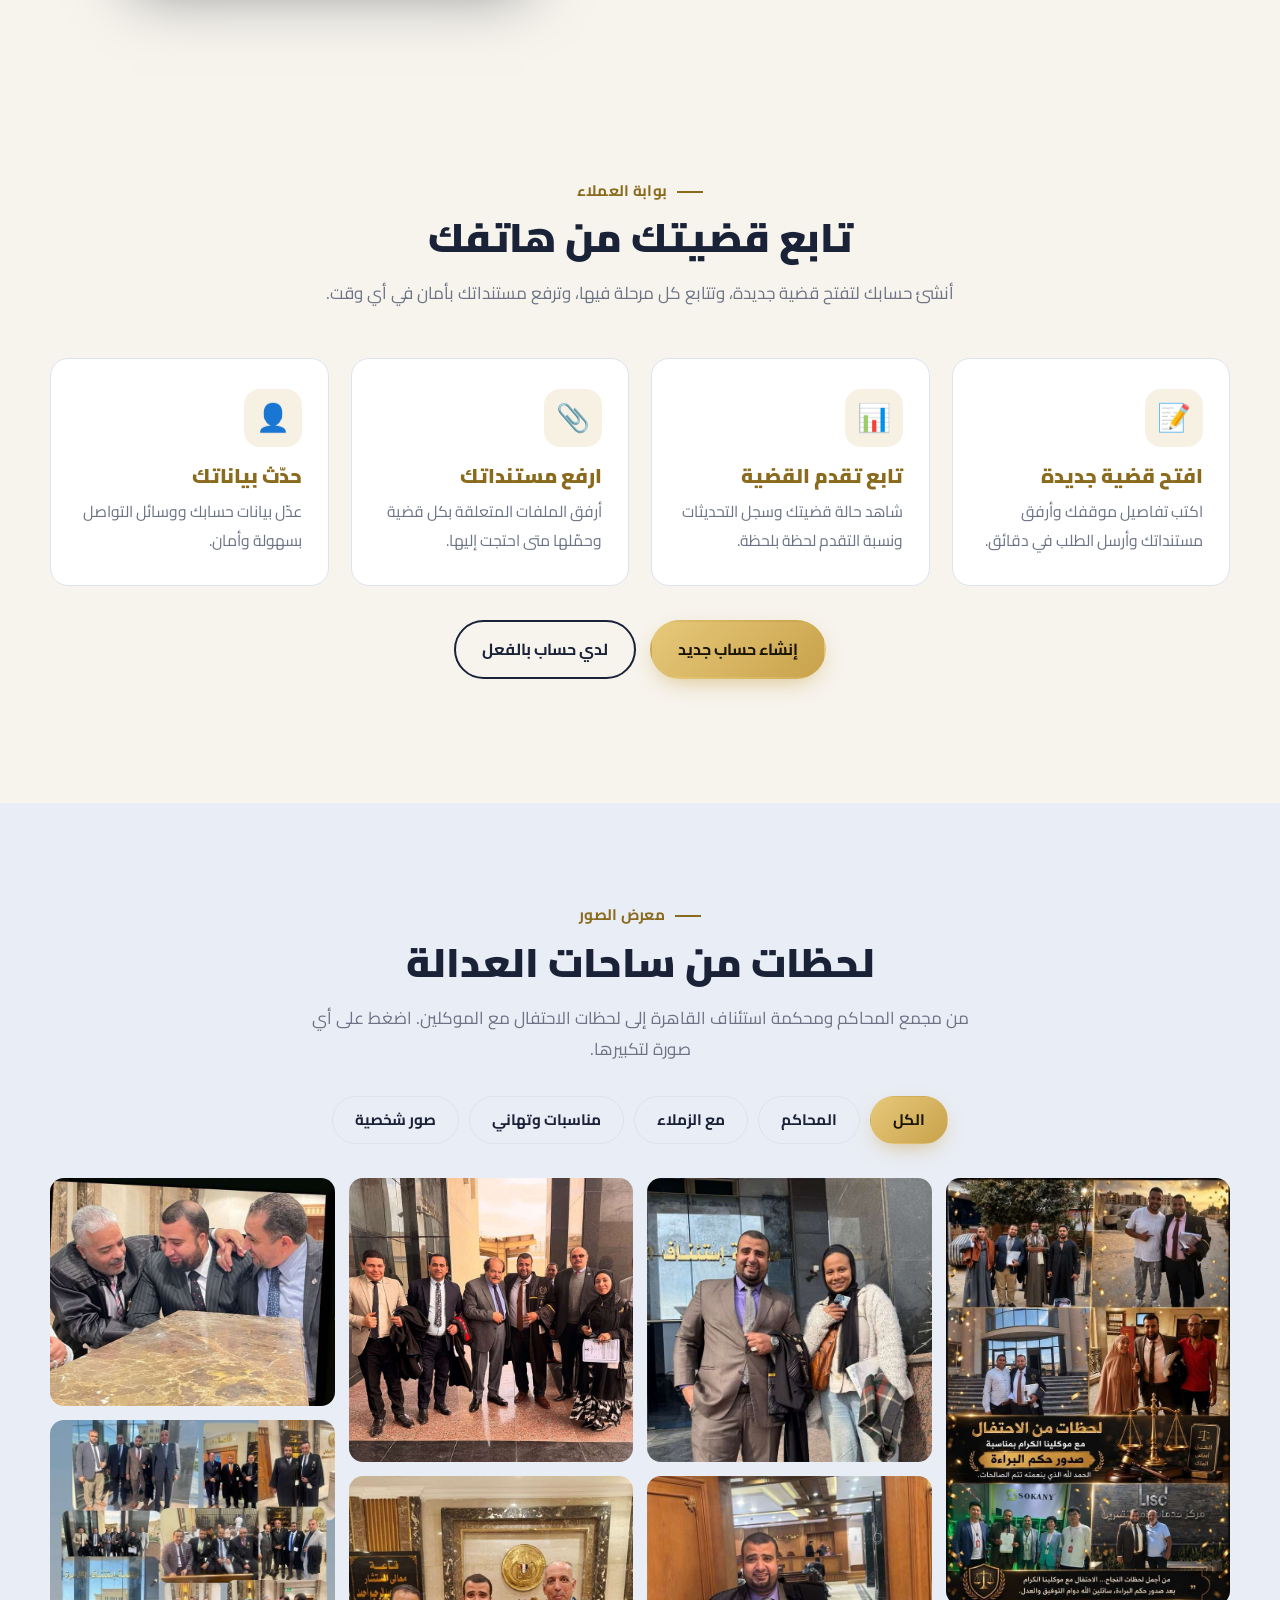
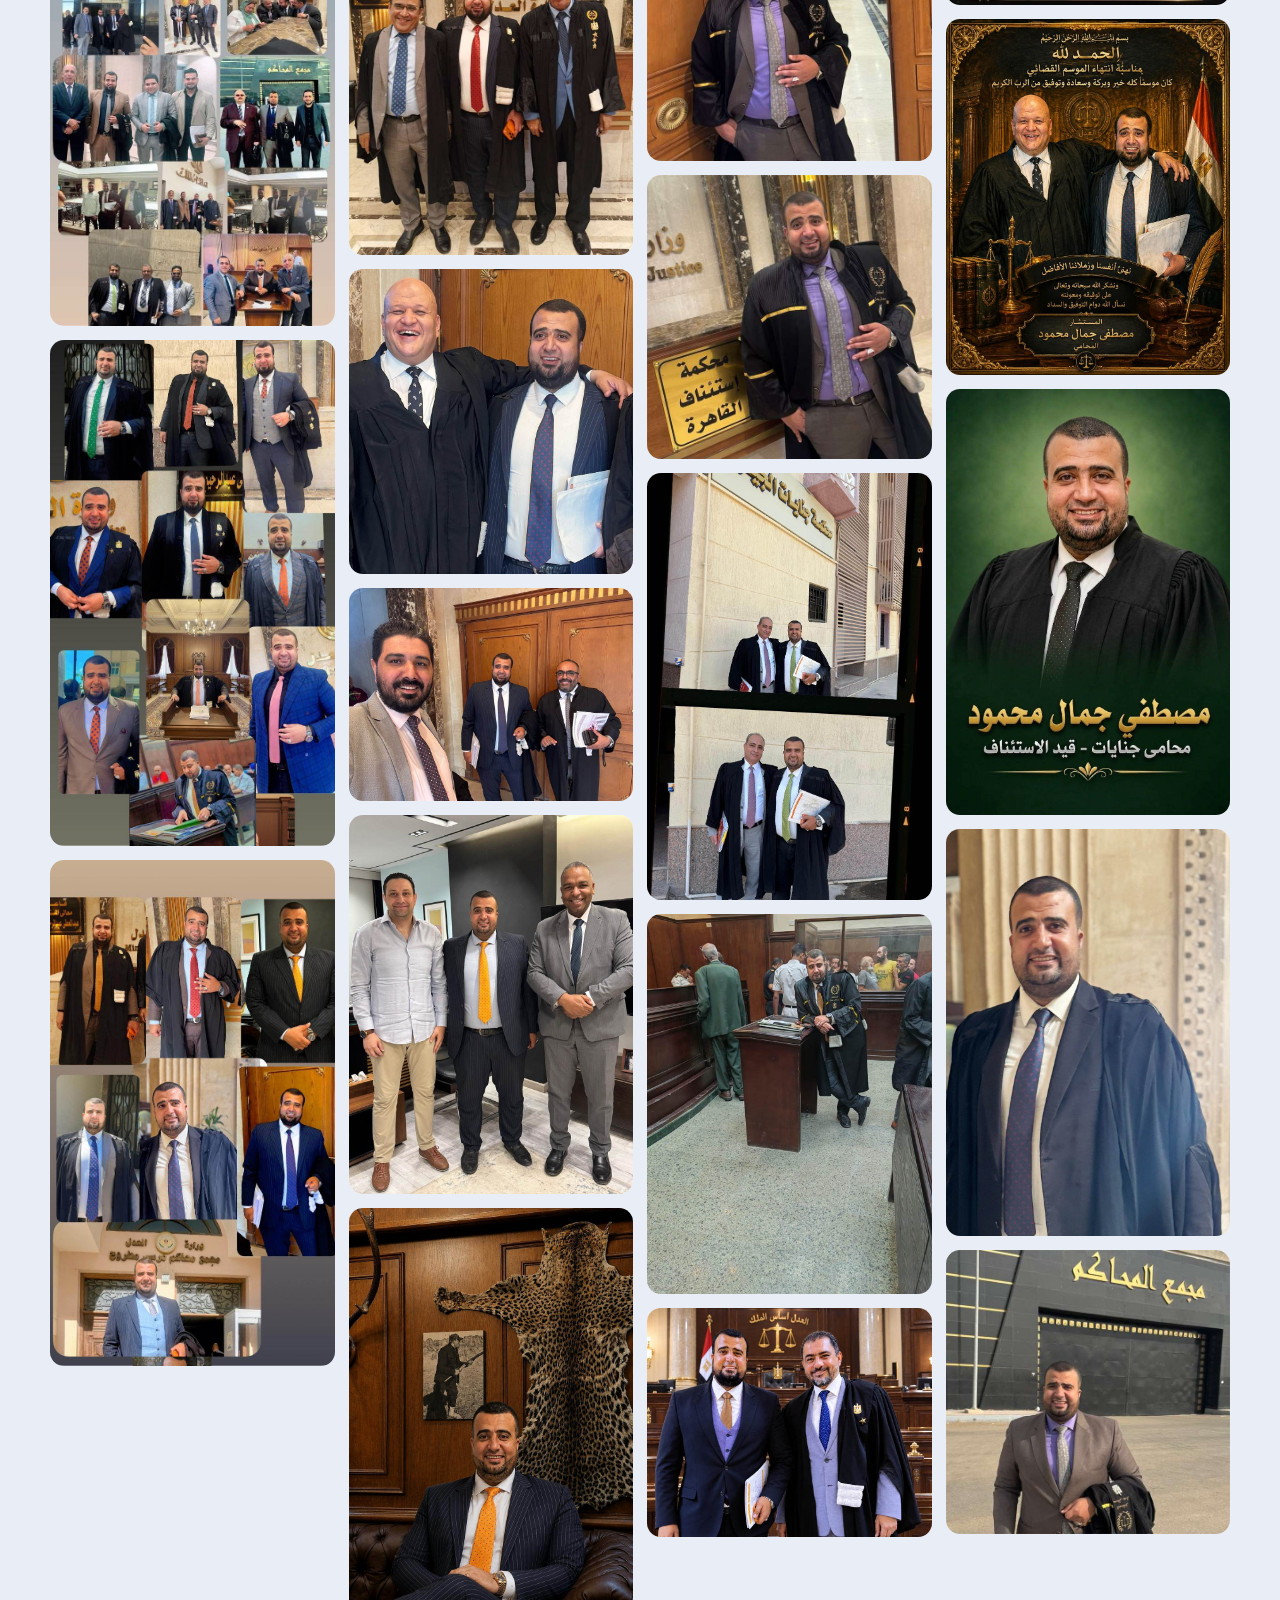
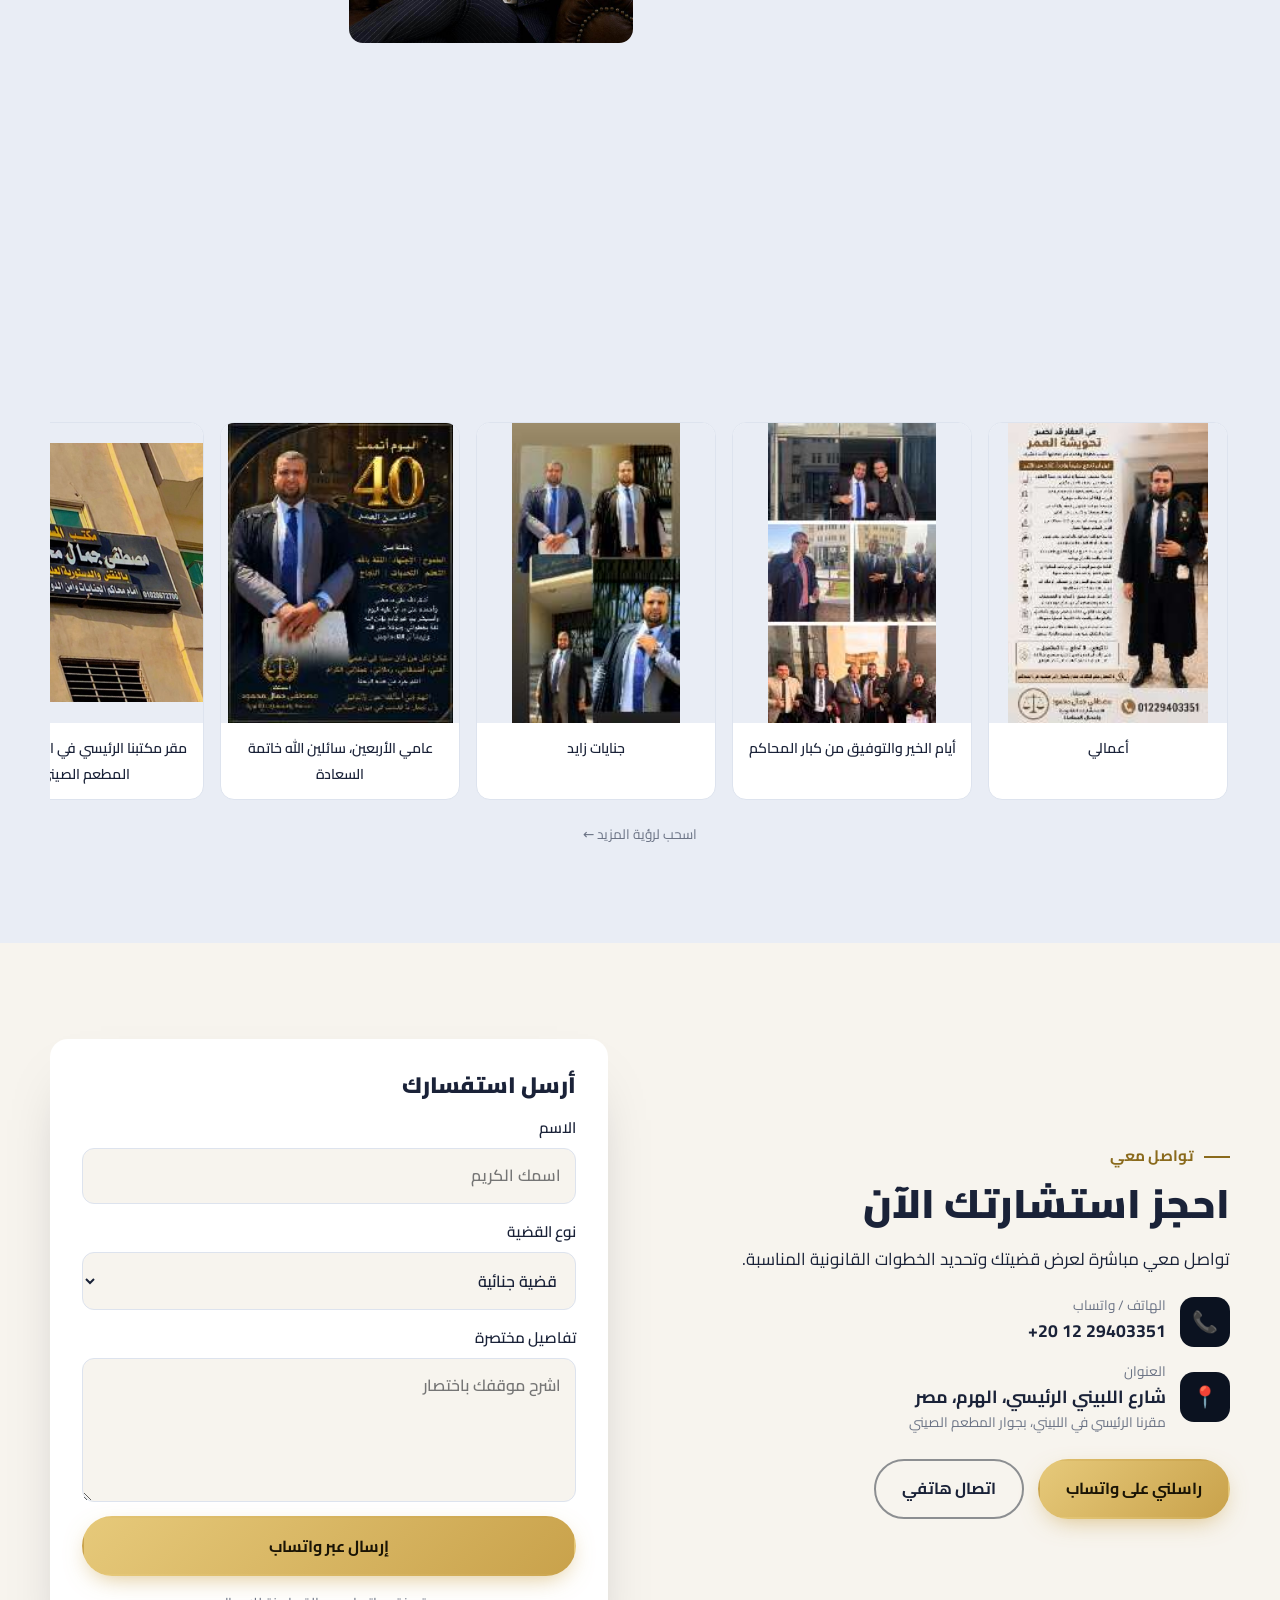
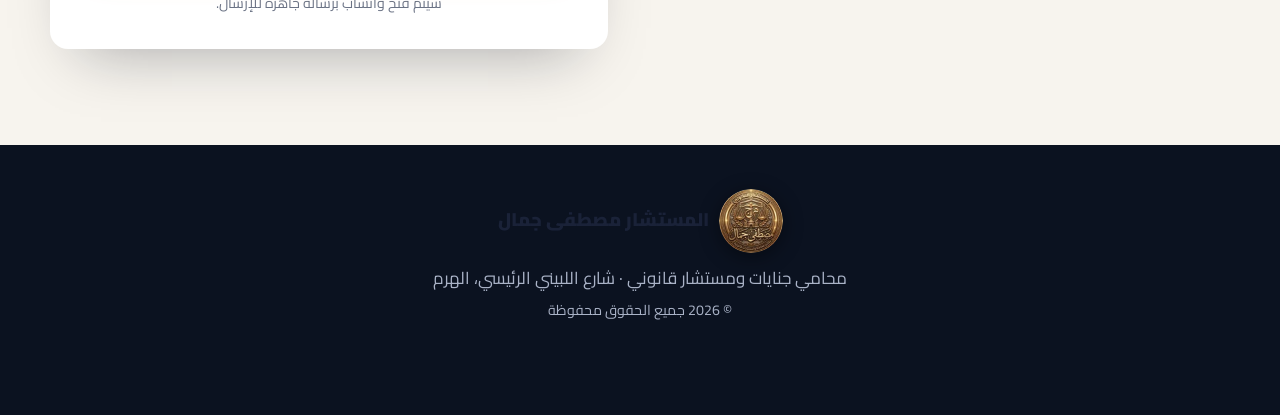
==== commit ea08f6e6: "English/Arabic language switch for the whole site (homepage and portal) with RTL/LTR layouts Co-Auth" ====
--- a/index.html
+++ b/index.html
@@ -10,12 +10,14 @@
 <meta property="og:image" content="img/WhatsApp Image 2026-10-08 at 9.00.35 PM.jpeg">
 <meta property="og:locale" content="ar_EG">
 <meta name="theme-color" content="#0b1220">
+<script src="i18n.js"></script>
+<script src="i18n-en.js"></script>
 <script src="theme.js"></script>
 <link rel="icon" type="image/png" href="img/favicon.png">
 <link rel="apple-touch-icon" href="img/logo-96.webp">
 <link rel="preconnect" href="https://fonts.googleapis.com">
 <link rel="preconnect" href="https://fonts.gstatic.com" crossorigin>
-<link href="https://fonts.googleapis.com/css2?family=Cairo:wght@400;600;700;900&family=Amiri:wght@700&display=swap" rel="stylesheet">
+<link href="https://fonts.googleapis.com/css2?family=Cairo:wght@400;600;700;900&family=Amiri:wght@700&family=Playfair+Display:wght@700;900&display=swap" rel="stylesheet">
 <script>document.documentElement.classList.add("js")</script>
 <link rel="stylesheet" href="style.css">
 </head>
@@ -39,6 +41,7 @@
     <a href="#portal">بوابة العملاء</a>
     <a href="#gallery">معرض الصور</a>
     <a href="#contact">تواصل معي</a>
+    <button class="lang-btn" type="button" data-lang-toggle data-no-i18n aria-label="English">EN</button>
     <button class="icon-btn" type="button" data-theme-toggle aria-label="تبديل الوضع">
       <svg class="i-sun" viewBox="0 0 24 24" width="20" height="20" fill="none" stroke="currentColor" stroke-width="2" stroke-linecap="round"><circle cx="12" cy="12" r="4"/><path d="M12 2v2M12 20v2M4.9 4.9l1.4 1.4M17.7 17.7l1.4 1.4M2 12h2M20 12h2M4.9 19.1l1.4-1.4M17.7 6.3l1.4-1.4"/></svg>
       <svg class="i-moon" viewBox="0 0 24 24" width="20" height="20" fill="none" stroke="currentColor" stroke-width="2" stroke-linecap="round" stroke-linejoin="round"><path d="M21 12.8A9 9 0 1 1 11.2 3a7 7 0 0 0 9.8 9.8z"/></svg>
@@ -213,7 +216,7 @@
       <label>الاسم<input name="name" required placeholder="اسمك الكريم"></label>
       <label>نوع القضية
         <select name="type">
-          <option>قضية جنائية</option><option>قضية أموال عامة</option><option>تأسيس شركة</option><option>تهرب ضريبي</option><option>إفراج جمركي</option><option>أخرى</option>
+          <option value="قضية جنائية">قضية جنائية</option><option value="قضية أموال عامة">قضية أموال عامة</option><option value="تأسيس شركة">تأسيس شركة</option><option value="تهرب ضريبي">تهرب ضريبي</option><option value="إفراج جمركي">إفراج جمركي</option><option value="أخرى">أخرى</option>
         </select>
       </label>
       <label>تفاصيل مختصرة<textarea name="msg" rows="4" placeholder="اشرح موقفك باختصار"></textarea></label>
--- a/style.css
+++ b/style.css
@@ -394,3 +394,37 @@
   #menu{position:absolute!important;top:100%!important;inset-inline:0;max-height:calc(100dvh - 80px);border-bottom:1px solid var(--line);box-shadow:0 24px 40px -20px rgba(0,0,0,.5)}
   .nav:has(#menu.open){background:var(--navbg)}
 }
+
+/* ===== تبديل اللغة (العربية / English) ===== */
+.lang-btn{height:44px;min-width:52px;padding:0 14px;border-radius:999px;border:1px solid var(--line);background:transparent;color:inherit;font:inherit;font-weight:800;font-size:.92rem;letter-spacing:.02em;cursor:pointer;transition:.25s;flex:none;touch-action:manipulation}
+.lang-btn:hover{border-color:var(--gold);color:var(--gold)}
+html.lang-anim body{animation:langfade .45s ease}
+@keyframes langfade{from{opacity:.25}to{opacity:1}}
+html[lang=en] body{line-height:1.7}
+html[lang=en] .hero h1,html[lang=en] .intro-name span,html[lang=en] .quote{font-family:'Playfair Display','Cairo',Georgia,serif}
+html[lang=en] .hero h1{letter-spacing:-.01em}
+html[dir=ltr] .lb-prev{left:12px;right:auto}html[dir=ltr] .lb-next{right:12px;left:auto}
+html[dir=ltr] .intro-bar{direction:ltr}
+html[dir=ltr] .eyebrow::before{transform-origin:0 50%}
+html[dir=ltr] .about-img::before{inset:18px 18px -18px -18px}
+html[dir=ltr] .lb-c{direction:ltr}
+@media (max-width:600px){
+  html[dir=ltr] .lb-prev{left:calc(50% - 64px);right:auto}html[dir=ltr] .lb-next{right:calc(50% - 64px);left:auto}
+  html[dir=ltr] .about-img::before{display:none}
+}
+@media (max-width:960px){#menu .lang-btn{align-self:center;margin:8px 0}}
+#menu a:not(.btn),#menu .btn,.lang-btn{white-space:nowrap}
+html[lang=en] #menu{gap:20px}
+@media (min-width:961px) and (max-width:1240px){
+  #menu{gap:12px;font-size:.92rem}
+  .nav{padding-inline:14px}
+  .brand{font-size:1rem;max-width:220px;line-height:1.25}
+  #menu .btn.sm{padding:7px 14px}
+  .lang-btn{min-width:46px;padding:0 10px}
+}
+@media (max-width:960px){
+  .nav .brand{flex:1 1 0;min-width:0;margin-inline-end:8px}
+  .nav .brand span{white-space:normal;font-size:clamp(.88rem,3.7vw,1.1rem);line-height:1.25}
+}
+html[dir=ltr] .timeline li{transform:translateX(-24px)}
+html[dir=ltr] .timeline.in li{transform:none}
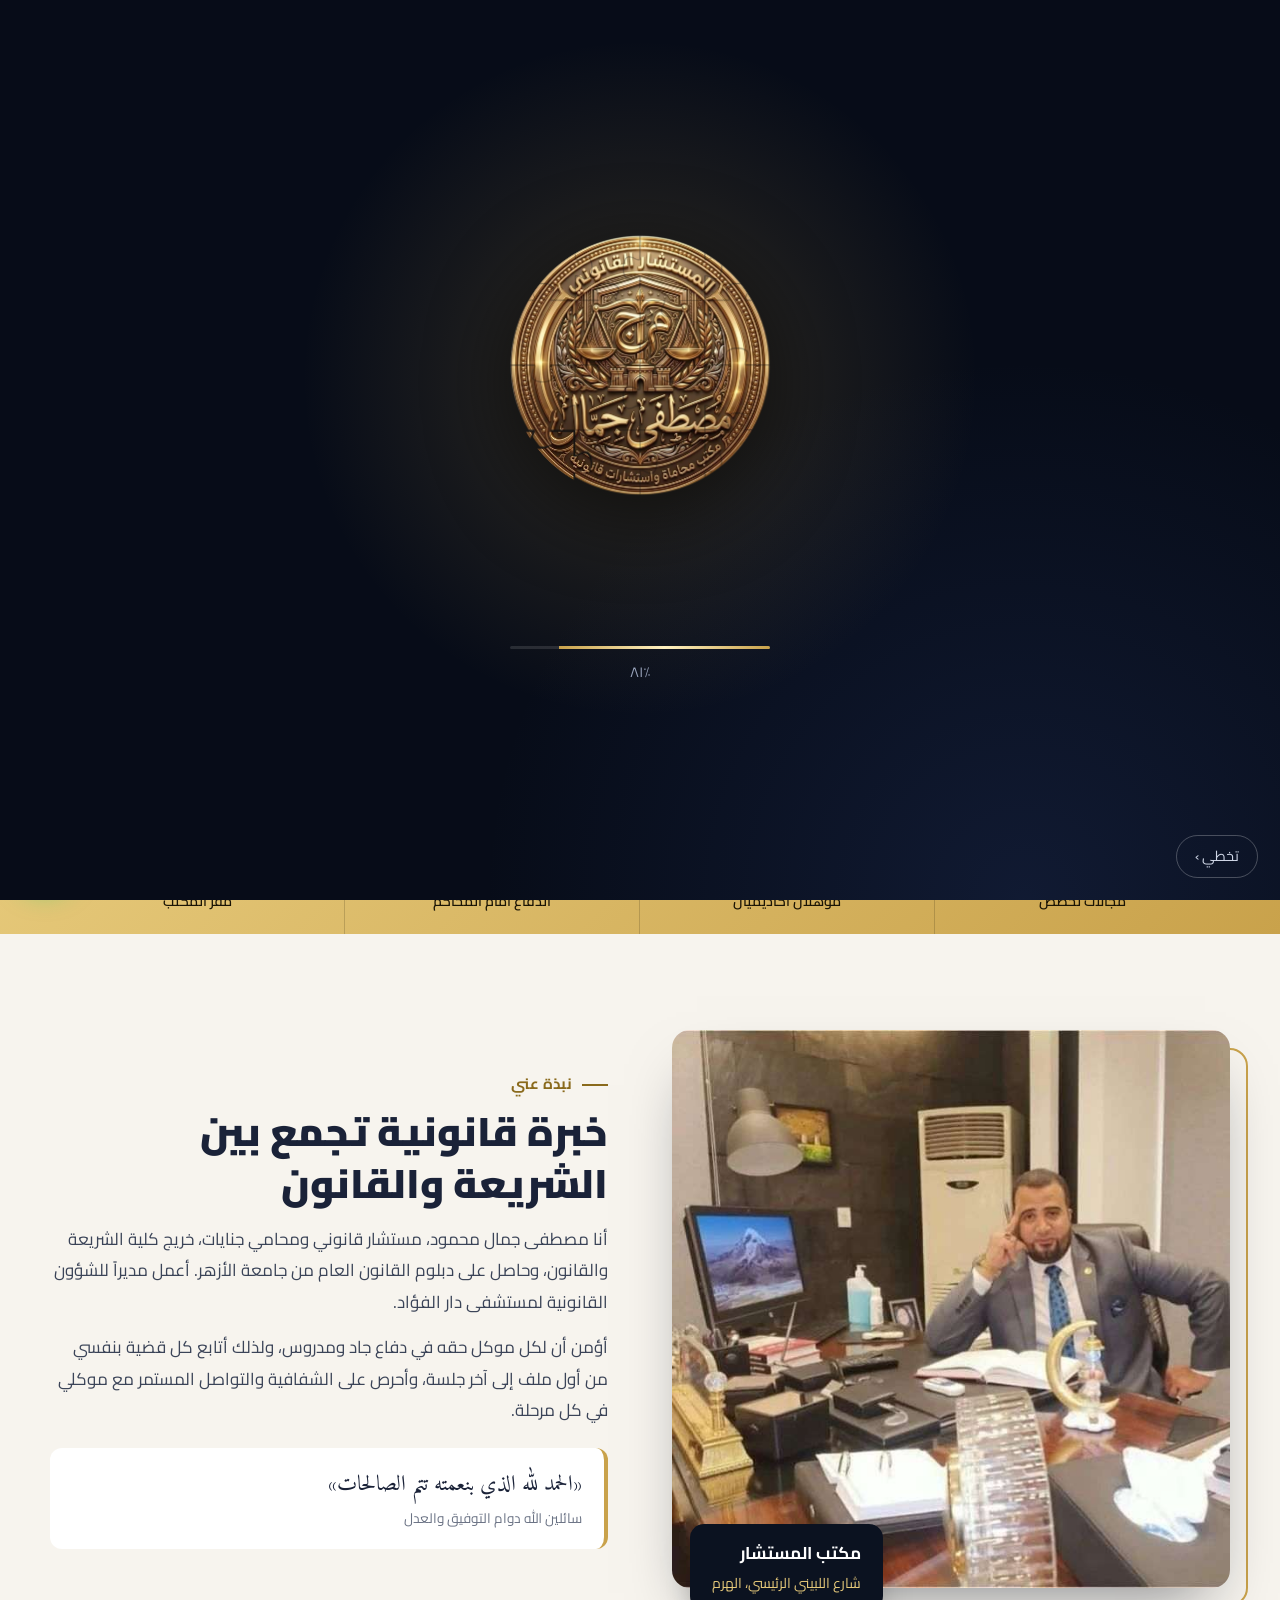
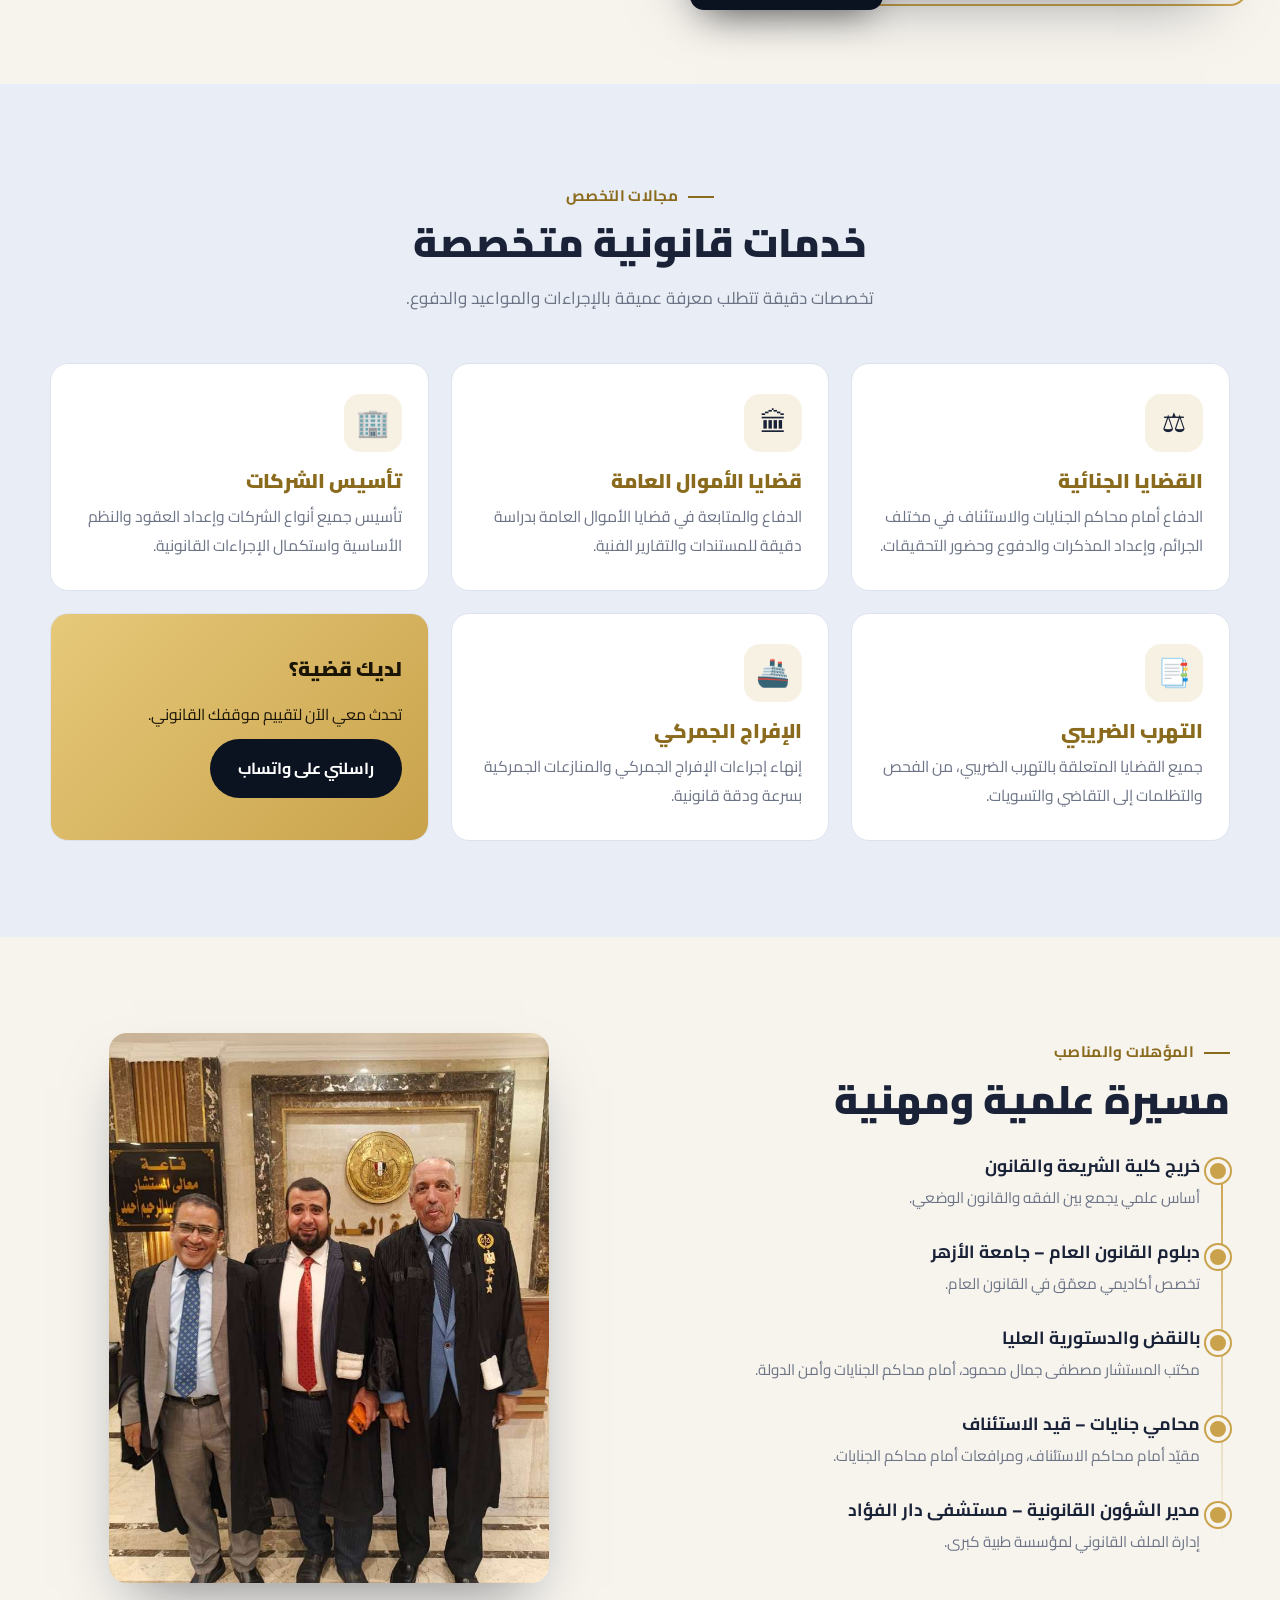
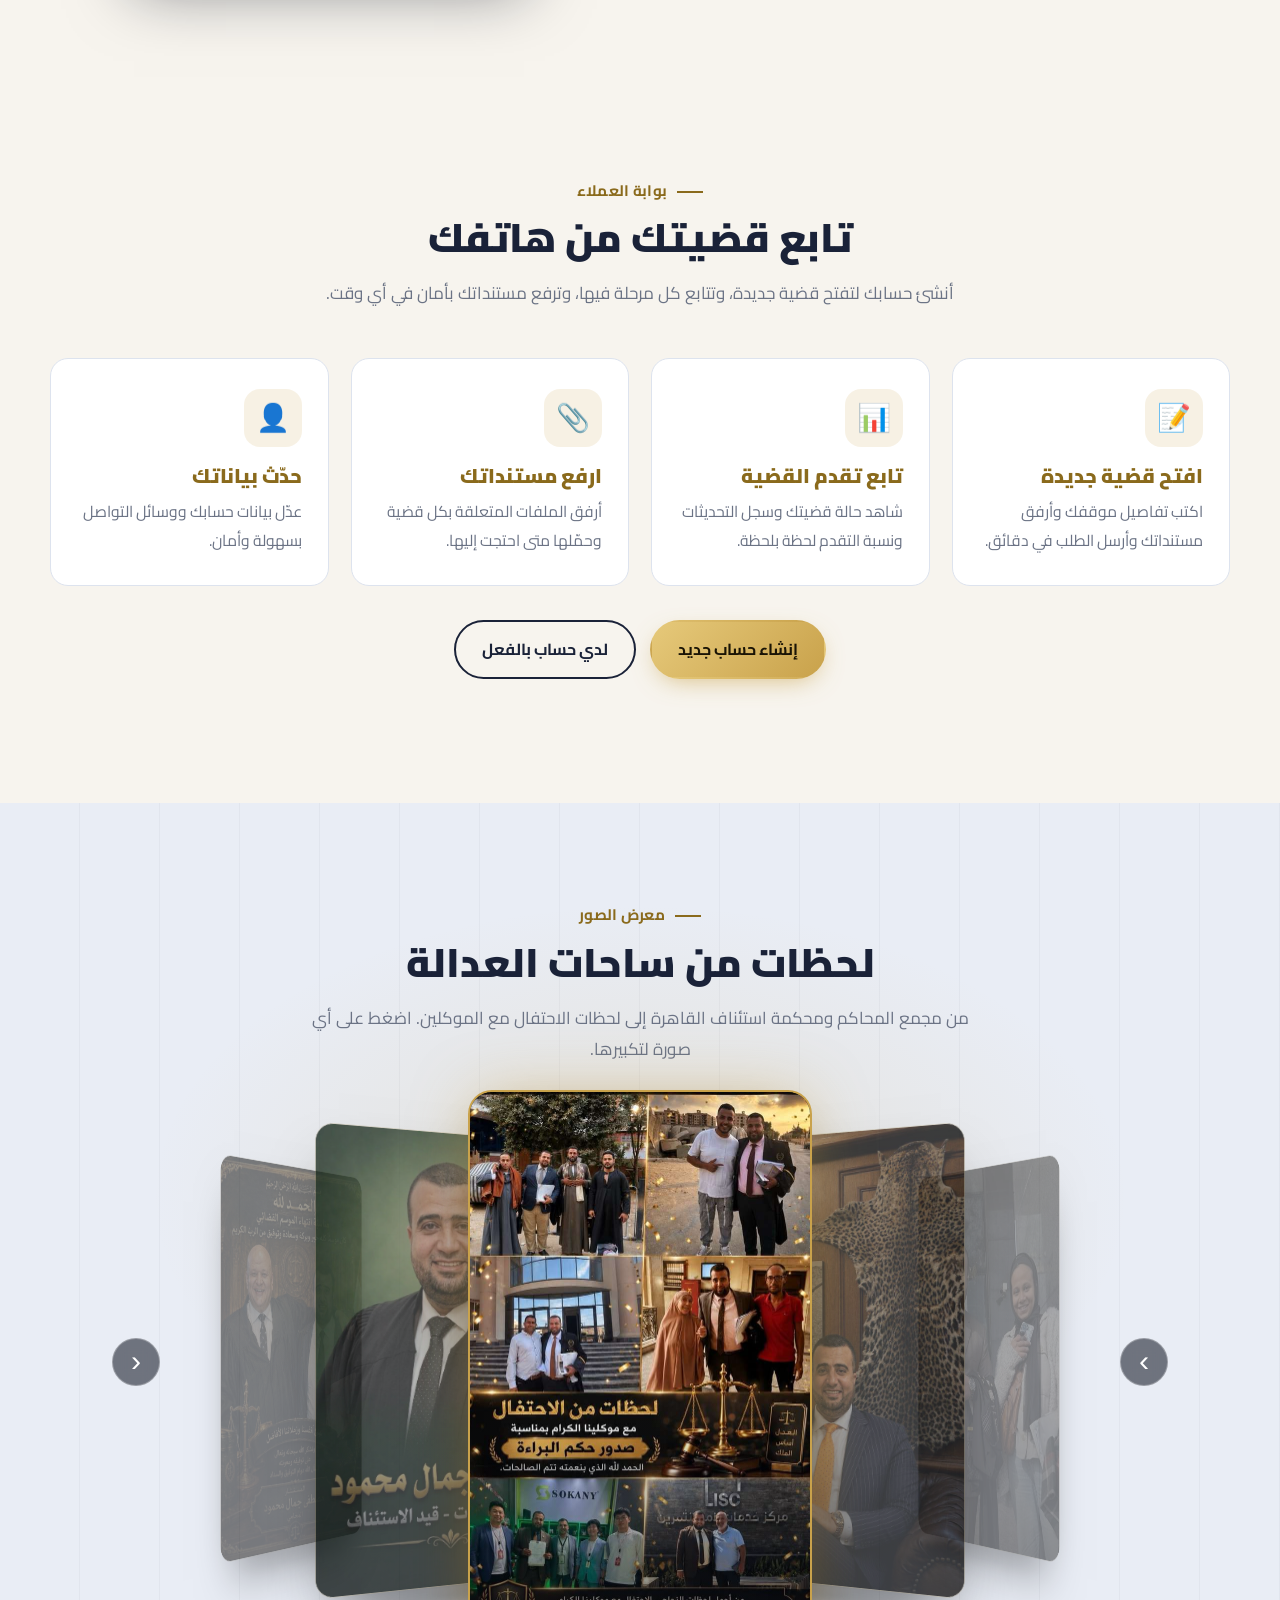
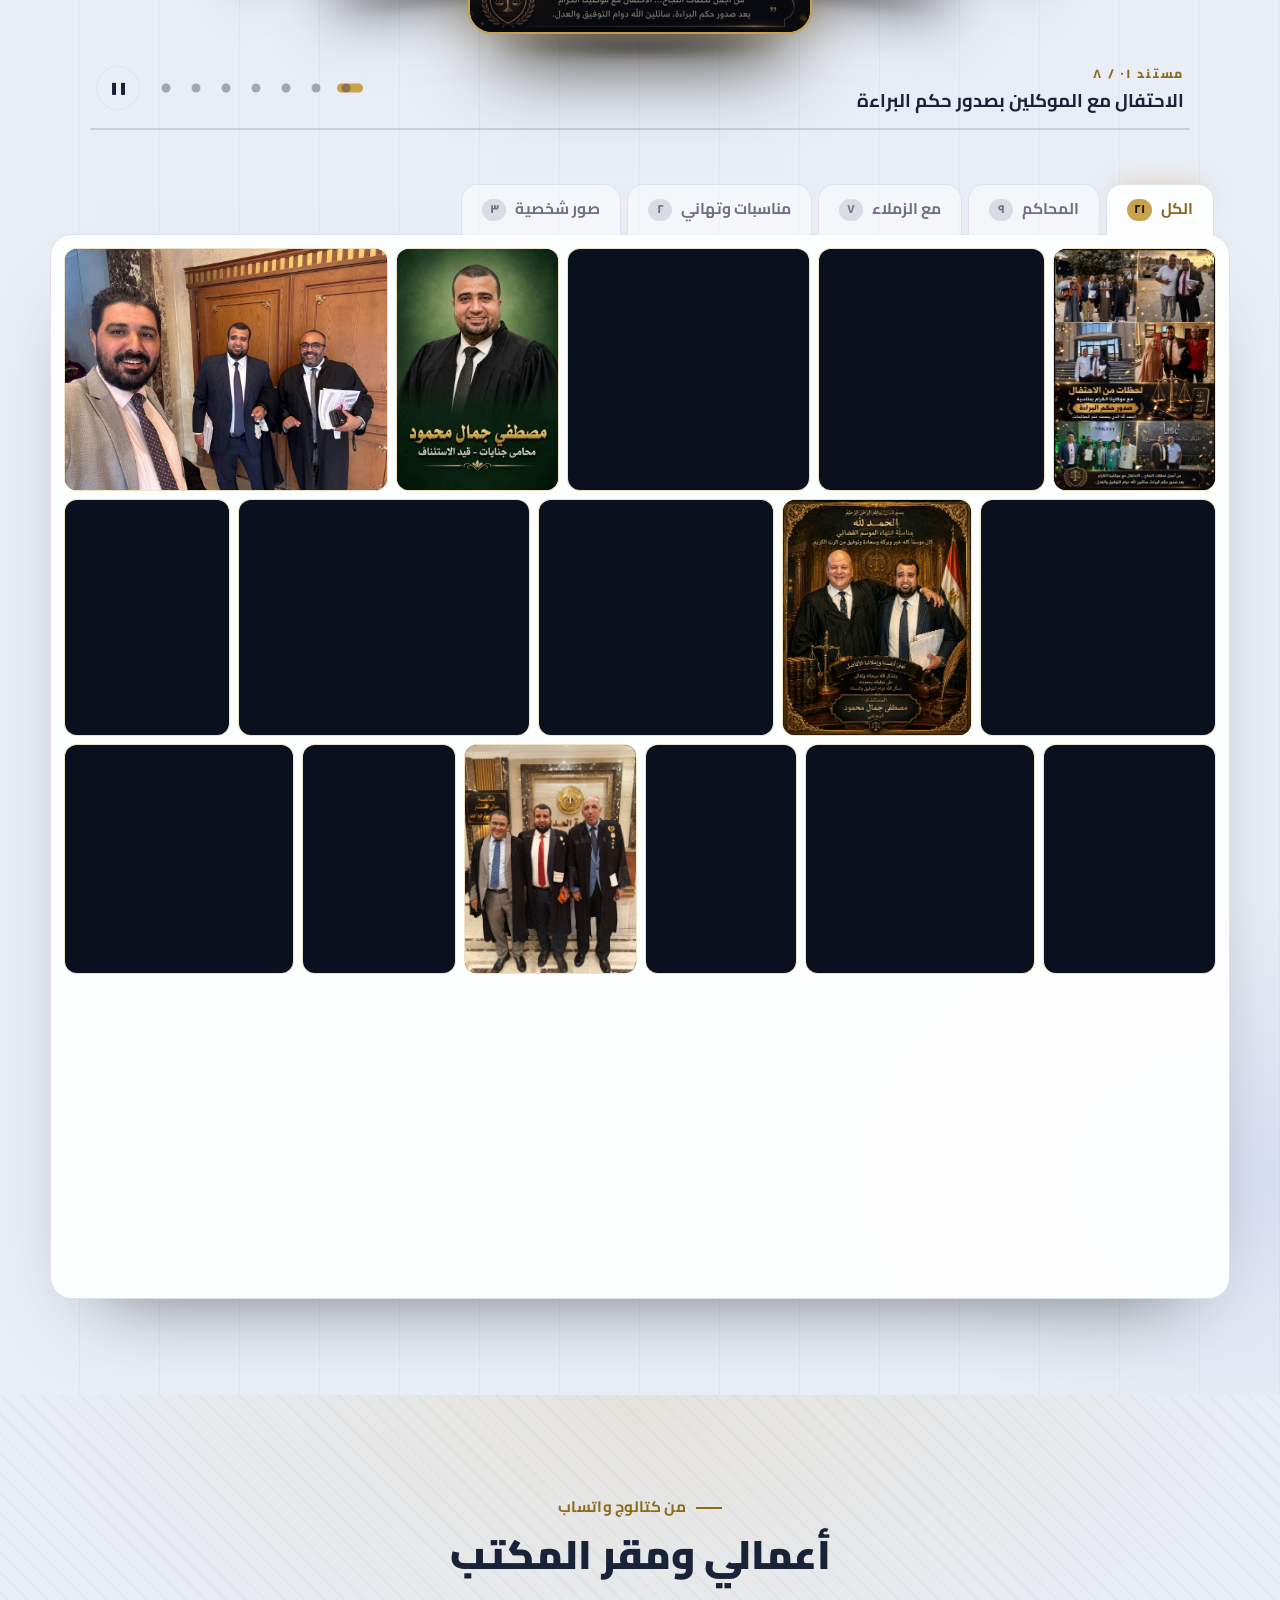
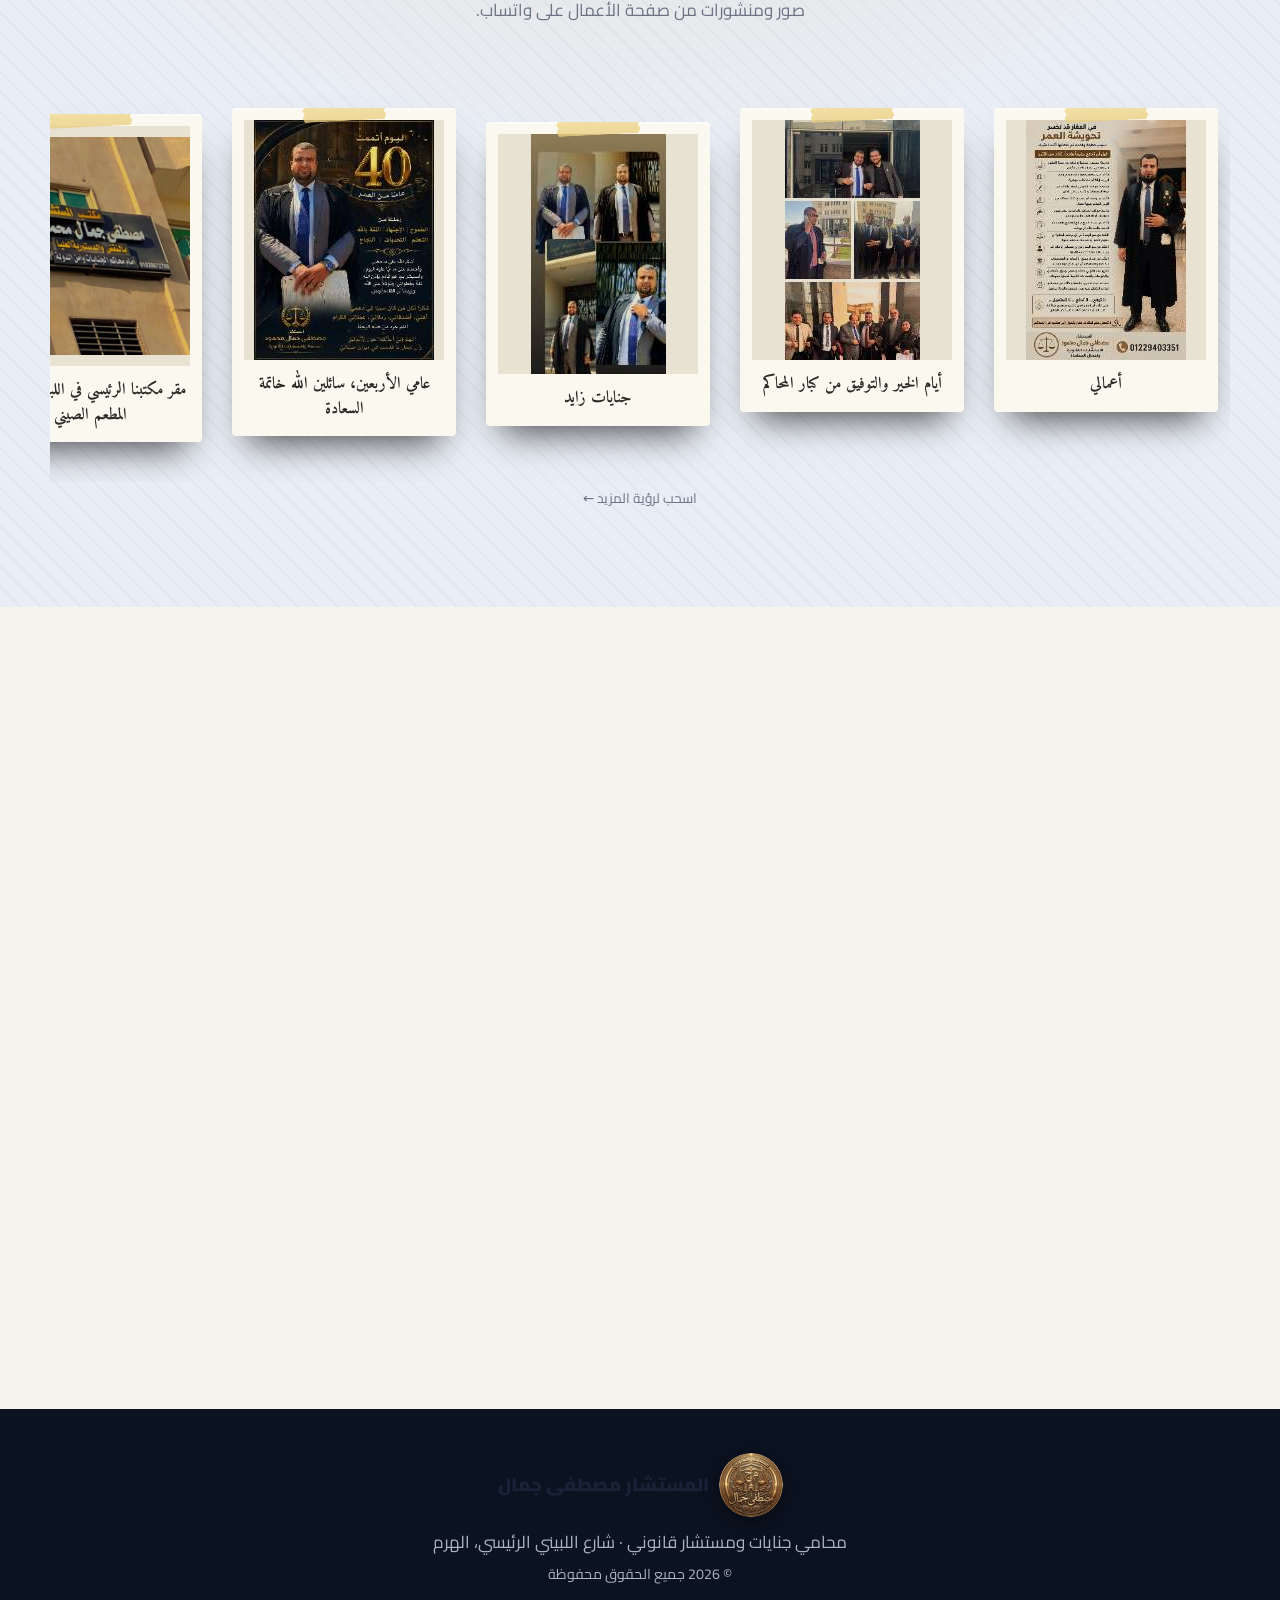
==== commit 3e6f6074: "Redesign photo sections: 3D spotlight carousel, justified exhibit wall with folder tabs, polaroid bo" ====
--- a/index.html
+++ b/index.html
@@ -149,43 +149,64 @@
   </div>
 </section>
 
-<section class="section dark" id="gallery">
+<section class="section dark gal-sec" id="gallery">
   <div class="container">
     <div class="head reveal"><span class="eyebrow">معرض الصور</span><h2>لحظات من ساحات العدالة</h2><p>من مجمع المحاكم ومحكمة استئناف القاهرة إلى لحظات الاحتفال مع الموكلين. اضغط على أي صورة لتكبيرها.</p></div>
-    <div class="chips reveal" id="chips" role="tablist" aria-label="تصفية الصور">
-      <button class="chip on" data-f="all" role="tab" aria-selected="true">الكل</button>
-      <button class="chip" data-f="court" role="tab" aria-selected="false">المحاكم</button>
-      <button class="chip" data-f="col" role="tab" aria-selected="false">مع الزملاء</button>
-      <button class="chip" data-f="occ" role="tab" aria-selected="false">مناسبات وتهاني</button>
-      <button class="chip" data-f="por" role="tab" aria-selected="false">صور شخصية</button>
-    </div>
-    <div class="masonry" id="masonry">
-      <figure class="m reveal" data-cat="occ"><button type="button" aria-label="تكبير: الاحتفال مع الموكلين بصدور حكم البراءة"><img src="img/success.jpg" width="720" height="1081" alt="الاحتفال مع الموكلين بصدور حكم البراءة" loading="lazy"></button><figcaption>الاحتفال مع الموكلين بصدور حكم البراءة</figcaption></figure>
-      <figure class="m reveal" data-cat="occ"><button type="button" aria-label="تكبير: بمناسبة انتهاء الموسم القضائي"><img src="img/new0028.jpg" width="900" height="1125" alt="بمناسبة انتهاء الموسم القضائي" loading="lazy"></button><figcaption>بمناسبة انتهاء الموسم القضائي</figcaption></figure>
-      <figure class="m reveal" data-cat="por"><button type="button" aria-label="تكبير: المستشار مصطفى جمال محمود – محامي جنايات قيد الاستئناف"><img src="img/new0037.jpg" width="843" height="1264" alt="المستشار مصطفى جمال محمود – محامي جنايات قيد الاستئناف" loading="lazy"></button><figcaption>المستشار مصطفى جمال محمود – محامي جنايات قيد الاستئناف</figcaption></figure>
-      <figure class="m reveal" data-cat="por"><button type="button" aria-label="تكبير: المستشار مصطفى جمال محمود بالروب"><img src="img/new0035.jpg" width="895" height="1280" alt="المستشار مصطفى جمال محمود بالروب" loading="lazy"></button><figcaption>المستشار مصطفى جمال محمود بالروب</figcaption></figure>
-      <figure class="m reveal" data-cat="court"><button type="button" aria-label="تكبير: أمام مجمع المحاكم"><img src="img/court1.jpg" width="640" height="640" alt="أمام مجمع المحاكم" loading="lazy"></button><figcaption>أمام مجمع المحاكم</figcaption></figure>
-      <figure class="m reveal" data-cat="court"><button type="button" aria-label="تكبير: أمام محكمة الاستئناف"><img src="img/court2.jpg" width="640" height="640" alt="أمام محكمة الاستئناف" loading="lazy"></button><figcaption>أمام محكمة الاستئناف</figcaption></figure>
-      <figure class="m reveal" data-cat="court"><button type="button" aria-label="تكبير: قاعة المحكمة"><img src="img/court3.jpg" width="640" height="640" alt="قاعة المحكمة" loading="lazy"></button><figcaption>قاعة المحكمة</figcaption></figure>
-      <figure class="m reveal" data-cat="court"><button type="button" aria-label="تكبير: محكمة استئناف القاهرة"><img src="img/court4.jpg" width="640" height="640" alt="محكمة استئناف القاهرة" loading="lazy"></button><figcaption>محكمة استئناف القاهرة</figcaption></figure>
-      <figure class="m reveal" data-cat="court"><button type="button" aria-label="تكبير: أمام محكمة الجنايات"><img src="img/new0034.jpg" width="853" height="1280" alt="أمام محكمة الجنايات" loading="lazy"></button><figcaption>أمام محكمة الجنايات</figcaption></figure>
-      <figure class="m reveal" data-cat="court"><button type="button" aria-label="تكبير: داخل قاعة المحكمة"><img src="img/new0032.jpg" width="900" height="1200" alt="داخل قاعة المحكمة" loading="lazy"></button><figcaption>داخل قاعة المحكمة</figcaption></figure>
-      <figure class="m reveal" data-cat="col"><button type="button" aria-label="تكبير: مع زميل في قاعة المحكمة"><img src="img/new0031.jpg" width="900" height="727" alt="مع زميل في قاعة المحكمة" loading="lazy"></button><figcaption>مع زميل في قاعة المحكمة</figcaption></figure>
-      <figure class="m reveal" data-cat="col"><button type="button" aria-label="تكبير: مع الزملاء أمام المحكمة"><img src="img/colleagues.jpg" width="760" height="760" alt="مع الزملاء أمام المحكمة" loading="lazy"></button><figcaption>مع الزملاء أمام المحكمة</figcaption></figure>
-      <figure class="m reveal" data-cat="col"><button type="button" aria-label="تكبير: مع الزملاء داخل وزارة العدل"><img src="img/robe.jpg" width="760" height="1012" alt="مع الزملاء داخل وزارة العدل" loading="lazy"></button><figcaption>مع الزملاء داخل وزارة العدل</figcaption></figure>
-      <figure class="m reveal" data-cat="col"><button type="button" aria-label="تكبير: مع زميل في أروقة المحكمة"><img src="img/new0026.jpg" width="900" height="963" alt="مع زميل في أروقة المحكمة" loading="lazy"></button><figcaption>مع زميل في أروقة المحكمة</figcaption></figure>
-      <figure class="m reveal" data-cat="col"><button type="button" aria-label="تكبير: مع زميل بعد الجلسة"><img src="img/new0027.jpg" width="900" height="675" alt="مع زميل بعد الجلسة" loading="lazy"></button><figcaption>مع زميل بعد الجلسة</figcaption></figure>
-      <figure class="m reveal" data-cat="col"><button type="button" aria-label="تكبير: في زيارة مع الزملاء"><img src="img/new0029.jpg" width="900" height="1200" alt="في زيارة مع الزملاء" loading="lazy"></button><figcaption>في زيارة مع الزملاء</figcaption></figure>
-      <figure class="m reveal" data-cat="por"><button type="button" aria-label="تكبير: في استراحة داخل المحكمة"><img src="img/new0030.jpg" width="838" height="1280" alt="في استراحة داخل المحكمة" loading="lazy"></button><figcaption>في استراحة داخل المحكمة</figcaption></figure>
-      <figure class="m reveal" data-cat="col"><button type="button" aria-label="تكبير: لقطات من العمل"><img src="img/moment.jpg" width="760" height="610" alt="لقطات من العمل" loading="lazy"></button><figcaption>لقطات من العمل</figcaption></figure>
-      <figure class="m reveal" data-cat="court"><button type="button" aria-label="تكبير: جولات في المحاكم"><img src="img/courts.jpg" width="640" height="1137" alt="جولات في المحاكم" loading="lazy"></button><figcaption>جولات في المحاكم</figcaption></figure>
-      <figure class="m reveal" data-cat="court"><button type="button" aria-label="تكبير: لقطات من الميدان"><img src="img/new0033.jpg" width="719" height="1280" alt="لقطات من الميدان" loading="lazy"></button><figcaption>لقطات من الميدان</figcaption></figure>
-      <figure class="m reveal" data-cat="court"><button type="button" aria-label="تكبير: لقطات من ساحات المحاكم"><img src="img/new0036.jpg" width="719" height="1280" alt="لقطات من ساحات المحاكم" loading="lazy"></button><figcaption>لقطات من ساحات المحاكم</figcaption></figure>
-    </div>
-  </div>
-</section>
-
-<section class="section dark" id="catalog">
+    <div class="cf" id="cf" role="region" aria-roledescription="carousel" aria-label="صور مميزة" tabindex="0">
+      <div class="cf-stage" id="cfTrack">
+        <figure class="cf-s" data-cat="occ"><button type="button" aria-label="تكبير: الاحتفال مع الموكلين بصدور حكم البراءة"><img src="img/success.jpg" width="720" height="1081" alt="الاحتفال مع الموكلين بصدور حكم البراءة" decoding="async"></button><figcaption>الاحتفال مع الموكلين بصدور حكم البراءة</figcaption></figure>
+        <figure class="cf-s" data-cat="por"><button type="button" aria-label="تكبير: المستشار مصطفى جمال محمود – محامي جنايات قيد الاستئناف"><img src="img/new0037.jpg" width="843" height="1264" alt="المستشار مصطفى جمال محمود – محامي جنايات قيد الاستئناف" decoding="async"></button><figcaption>المستشار مصطفى جمال محمود – محامي جنايات قيد الاستئناف</figcaption></figure>
+        <figure class="cf-s" data-cat="occ"><button type="button" aria-label="تكبير: بمناسبة انتهاء الموسم القضائي"><img src="img/new0028.jpg" width="900" height="1125" alt="بمناسبة انتهاء الموسم القضائي" decoding="async"></button><figcaption>بمناسبة انتهاء الموسم القضائي</figcaption></figure>
+        <figure class="cf-s" data-cat="por"><button type="button" aria-label="تكبير: المستشار مصطفى جمال محمود بالروب"><img src="img/new0035.jpg" width="895" height="1280" alt="المستشار مصطفى جمال محمود بالروب" loading="lazy" decoding="async"></button><figcaption>المستشار مصطفى جمال محمود بالروب</figcaption></figure>
+        <figure class="cf-s" data-cat="col"><button type="button" aria-label="تكبير: مع الزملاء داخل وزارة العدل"><img src="img/robe.jpg" width="760" height="1012" alt="مع الزملاء داخل وزارة العدل" loading="lazy" decoding="async"></button><figcaption>مع الزملاء داخل وزارة العدل</figcaption></figure>
+        <figure class="cf-s" data-cat="col"><button type="button" aria-label="تكبير: مع زميل في قاعة المحكمة"><img src="img/new0031.jpg" width="900" height="727" alt="مع زميل في قاعة المحكمة" loading="lazy" decoding="async"></button><figcaption>مع زميل في قاعة المحكمة</figcaption></figure>
+        <figure class="cf-s" data-cat="court"><button type="button" aria-label="تكبير: أمام محكمة الاستئناف"><img src="img/court2.jpg" width="640" height="640" alt="أمام محكمة الاستئناف" loading="lazy" decoding="async"></button><figcaption>أمام محكمة الاستئناف</figcaption></figure>
+        <figure class="cf-s" data-cat="por"><button type="button" aria-label="تكبير: في استراحة داخل المحكمة"><img src="img/new0030.jpg" width="838" height="1280" alt="في استراحة داخل المحكمة" loading="lazy" decoding="async"></button><figcaption>في استراحة داخل المحكمة</figcaption></figure>
+      </div>
+      <button class="cf-nav cf-prev" type="button" aria-label="السابق">‹</button>
+      <button class="cf-nav cf-next" type="button" aria-label="التالي">›</button>
+      <div class="cf-meta">
+        <div class="cf-info"><span class="cf-no" data-no-i18n></span><span class="cf-cap" id="cfCap" aria-live="polite"></span></div>
+        <div class="cf-ctl"><div class="cf-dots" id="cfDots"></div><button class="cf-play" id="cfPlay" type="button" aria-label="إيقاف التشغيل التلقائي">❚❚</button></div>
+      </div>
+      <div class="cf-bar" aria-hidden="true"><i id="cfBar"></i></div>
+    </div>
+    <div class="gtabs" id="chips" role="tablist" aria-label="تصفية الصور">
+      <button class="gtab on" data-f="all" role="tab" aria-selected="true"><b>الكل</b><i class="cnt" data-no-i18n></i></button>
+      <button class="gtab" data-f="court" role="tab" aria-selected="false"><b>المحاكم</b><i class="cnt" data-no-i18n></i></button>
+      <button class="gtab" data-f="col" role="tab" aria-selected="false"><b>مع الزملاء</b><i class="cnt" data-no-i18n></i></button>
+      <button class="gtab" data-f="occ" role="tab" aria-selected="false"><b>مناسبات وتهاني</b><i class="cnt" data-no-i18n></i></button>
+      <button class="gtab" data-f="por" role="tab" aria-selected="false"><b>صور شخصية</b><i class="cnt" data-no-i18n></i></button>
+    </div>
+    <div class="jg-wrap">
+      <div class="jg" id="masonry">
+        <figure class="jt" data-cat="occ"><button type="button" aria-label="تكبير: الاحتفال مع الموكلين بصدور حكم البراءة"><img src="img/success.jpg" width="720" height="1081" alt="الاحتفال مع الموكلين بصدور حكم البراءة" loading="lazy" decoding="async"></button><figcaption>الاحتفال مع الموكلين بصدور حكم البراءة</figcaption></figure>
+        <figure class="jt" data-cat="col"><button type="button" aria-label="تكبير: مع زميل في أروقة المحكمة"><img src="img/new0026.jpg" width="900" height="963" alt="مع زميل في أروقة المحكمة" loading="lazy" decoding="async"></button><figcaption>مع زميل في أروقة المحكمة</figcaption></figure>
+        <figure class="jt" data-cat="court"><button type="button" aria-label="تكبير: أمام مجمع المحاكم"><img src="img/court1.jpg" width="640" height="640" alt="أمام مجمع المحاكم" loading="lazy" decoding="async"></button><figcaption>أمام مجمع المحاكم</figcaption></figure>
+        <figure class="jt" data-cat="por"><button type="button" aria-label="تكبير: المستشار مصطفى جمال محمود – محامي جنايات قيد الاستئناف"><img src="img/new0037.jpg" width="843" height="1264" alt="المستشار مصطفى جمال محمود – محامي جنايات قيد الاستئناف" loading="lazy" decoding="async"></button><figcaption>المستشار مصطفى جمال محمود – محامي جنايات قيد الاستئناف</figcaption></figure>
+        <figure class="jt" data-cat="col"><button type="button" aria-label="تكبير: مع زميل بعد الجلسة"><img src="img/new0027.jpg" width="900" height="675" alt="مع زميل بعد الجلسة" loading="lazy" decoding="async"></button><figcaption>مع زميل بعد الجلسة</figcaption></figure>
+        <figure class="jt" data-cat="court"><button type="button" aria-label="تكبير: أمام محكمة الاستئناف"><img src="img/court2.jpg" width="640" height="640" alt="أمام محكمة الاستئناف" loading="lazy" decoding="async"></button><figcaption>أمام محكمة الاستئناف</figcaption></figure>
+        <figure class="jt" data-cat="occ"><button type="button" aria-label="تكبير: بمناسبة انتهاء الموسم القضائي"><img src="img/new0028.jpg" width="900" height="1125" alt="بمناسبة انتهاء الموسم القضائي" loading="lazy" decoding="async"></button><figcaption>بمناسبة انتهاء الموسم القضائي</figcaption></figure>
+        <figure class="jt" data-cat="court"><button type="button" aria-label="تكبير: قاعة المحكمة"><img src="img/court3.jpg" width="640" height="640" alt="قاعة المحكمة" loading="lazy" decoding="async"></button><figcaption>قاعة المحكمة</figcaption></figure>
+        <figure class="jt" data-cat="col"><button type="button" aria-label="تكبير: مع زميل في قاعة المحكمة"><img src="img/new0031.jpg" width="900" height="727" alt="مع زميل في قاعة المحكمة" loading="lazy" decoding="async"></button><figcaption>مع زميل في قاعة المحكمة</figcaption></figure>
+        <figure class="jt" data-cat="por"><button type="button" aria-label="تكبير: المستشار مصطفى جمال محمود بالروب"><img src="img/new0035.jpg" width="895" height="1280" alt="المستشار مصطفى جمال محمود بالروب" loading="lazy" decoding="async"></button><figcaption>المستشار مصطفى جمال محمود بالروب</figcaption></figure>
+        <figure class="jt" data-cat="col"><button type="button" aria-label="تكبير: في زيارة مع الزملاء"><img src="img/new0029.jpg" width="900" height="1200" alt="في زيارة مع الزملاء" loading="lazy" decoding="async"></button><figcaption>في زيارة مع الزملاء</figcaption></figure>
+        <figure class="jt" data-cat="court"><button type="button" aria-label="تكبير: محكمة استئناف القاهرة"><img src="img/court4.jpg" width="640" height="640" alt="محكمة استئناف القاهرة" loading="lazy" decoding="async"></button><figcaption>محكمة استئناف القاهرة</figcaption></figure>
+        <figure class="jt" data-cat="por"><button type="button" aria-label="تكبير: في استراحة داخل المحكمة"><img src="img/new0030.jpg" width="838" height="1280" alt="في استراحة داخل المحكمة" loading="lazy" decoding="async"></button><figcaption>في استراحة داخل المحكمة</figcaption></figure>
+        <figure class="jt" data-cat="col"><button type="button" aria-label="تكبير: مع الزملاء داخل وزارة العدل"><img src="img/robe.jpg" width="760" height="1012" alt="مع الزملاء داخل وزارة العدل" loading="lazy" decoding="async"></button><figcaption>مع الزملاء داخل وزارة العدل</figcaption></figure>
+        <figure class="jt" data-cat="court"><button type="button" aria-label="تكبير: أمام محكمة الجنايات"><img src="img/new0034.jpg" width="853" height="1280" alt="أمام محكمة الجنايات" loading="lazy" decoding="async"></button><figcaption>أمام محكمة الجنايات</figcaption></figure>
+        <figure class="jt" data-cat="col"><button type="button" aria-label="تكبير: مع الزملاء أمام المحكمة"><img src="img/colleagues.jpg" width="760" height="760" alt="مع الزملاء أمام المحكمة" loading="lazy" decoding="async"></button><figcaption>مع الزملاء أمام المحكمة</figcaption></figure>
+        <figure class="jt" data-cat="court"><button type="button" aria-label="تكبير: داخل قاعة المحكمة"><img src="img/new0032.jpg" width="900" height="1200" alt="داخل قاعة المحكمة" loading="lazy" decoding="async"></button><figcaption>داخل قاعة المحكمة</figcaption></figure>
+        <figure class="jt" data-cat="col"><button type="button" aria-label="تكبير: لقطات من العمل"><img src="img/moment.jpg" width="760" height="610" alt="لقطات من العمل" loading="lazy" decoding="async"></button><figcaption>لقطات من العمل</figcaption></figure>
+        <figure class="jt" data-cat="court"><button type="button" aria-label="تكبير: جولات في المحاكم"><img src="img/courts.jpg" width="640" height="1137" alt="جولات في المحاكم" loading="lazy" decoding="async"></button><figcaption>جولات في المحاكم</figcaption></figure>
+        <figure class="jt" data-cat="court"><button type="button" aria-label="تكبير: لقطات من الميدان"><img src="img/new0033.jpg" width="719" height="1280" alt="لقطات من الميدان" loading="lazy" decoding="async"></button><figcaption>لقطات من الميدان</figcaption></figure>
+        <figure class="jt" data-cat="court"><button type="button" aria-label="تكبير: لقطات من ساحات المحاكم"><img src="img/new0036.jpg" width="719" height="1280" alt="لقطات من ساحات المحاكم" loading="lazy" decoding="async"></button><figcaption>لقطات من ساحات المحاكم</figcaption></figure>
+      </div>
+    </div>
+  </div>
+</section>
+
+<section class="section dark board-sec" id="catalog">
   <div class="container">
     <div class="head reveal"><span class="eyebrow">من كتالوج واتساب</span><h2>أعمالي ومقر المكتب</h2><p>صور ومنشورات من صفحة الأعمال على واتساب.</p></div>
     <div class="cat" id="cat">
--- a/style.css
+++ b/style.css
@@ -428,3 +428,145 @@
 }
 html[dir=ltr] .timeline li{transform:translateX(-24px)}
 html[dir=ltr] .timeline.in li{transform:none}
+
+/* =====================================================================
+   معرض الصور — «ملفات القضايا»: عرض مجسّم + جدار مستندات + لوحة بولارويد
+   ===================================================================== */
+.gal-sec{position:relative;overflow:hidden;isolation:isolate}
+.gal-sec::before{content:"";position:absolute;inset:0;z-index:-1;background:
+  radial-gradient(700px 420px at 50% 18%,rgba(201,162,75,.16),transparent 70%),
+  radial-gradient(600px 400px at 100% 90%,rgba(80,120,220,.12),transparent 70%),
+  repeating-linear-gradient(90deg,transparent 0 79px,color-mix(in srgb,var(--ink) 4%,transparent) 79px 80px)}
+.gal-sec .head{margin-bottom:26px}
+
+/* ---------- العرض المجسّم ---------- */
+.cf{--dir:1;position:relative;max-width:1100px;margin:0 auto 54px;outline:0;-webkit-tap-highlight-color:transparent}
+html[dir=rtl] .cf{--dir:-1}
+.cf-stage{position:relative;height:clamp(380px,50vw,540px);perspective:1500px;perspective-origin:50% 45%;touch-action:pan-y;cursor:grab}
+.cf-stage:active{cursor:grabbing}
+.cf-s{--w:clamp(236px,29vw,340px);position:absolute;top:0;bottom:0;inset-inline-start:50%;width:var(--w);margin-inline-start:calc(var(--w) / -2);margin-block:0;
+  transform:translateX(calc(var(--o,0) * var(--dir) * 62%)) translateZ(calc(var(--a,0) * -170px)) rotateY(calc(var(--o,0) * var(--dir) * -34deg)) scale(calc(1 - var(--a,0) * .07));
+  opacity:calc(1 - var(--a,0) * .25);filter:brightness(calc(1 - var(--a,0) * .3)) saturate(calc(1 - var(--a,0) * .15));z-index:calc(10 - var(--a,0));
+  transition:transform .9s cubic-bezier(.2,.85,.2,1),opacity .6s,filter .6s;border-radius:22px;will-change:transform}
+.cf-s.far{opacity:0;pointer-events:none}
+.cf-s button{display:block;width:100%;height:100%;padding:0;border:0;background:#0a101d;border-radius:22px;overflow:hidden;position:relative;cursor:pointer;
+  box-shadow:0 0 0 1px rgba(230,201,122,.35),0 40px 70px -28px rgba(0,0,0,.85);transition:box-shadow .6s}
+.cf-s.act button{box-shadow:0 0 0 2px var(--gold),0 0 60px -6px rgba(201,162,75,.5),0 50px 80px -30px rgba(0,0,0,.9);cursor:zoom-in}
+.cf-s img{width:100%;height:100%;object-fit:cover;object-position:50% 22%;display:block;pointer-events:none;-webkit-user-drag:none}
+.cf-s button::after{content:"";position:absolute;inset:0;background:linear-gradient(180deg,transparent 55%,rgba(5,9,18,.55));pointer-events:none}
+.cf-s figcaption{display:none}
+/* انعكاس ناعم أسفل الصورة */
+.cf-s::after{content:"";position:absolute;inset-inline:6%;bottom:-26px;height:22px;border-radius:50%;background:radial-gradient(ellipse at center,rgba(0,0,0,.5),transparent 70%);filter:blur(6px);opacity:calc(1 - var(--a,0) * .4)}
+.cf-nav{position:absolute;top:calc(clamp(380px,50vw,540px) / 2 - 24px);width:48px;height:48px;border-radius:50%;border:1px solid rgba(255,255,255,.28);background:rgba(10,16,29,.55);backdrop-filter:blur(8px);-webkit-backdrop-filter:blur(8px);color:#fff;cursor:pointer;z-index:30;display:grid;place-items:center;font-size:0;transition:.25s}
+.cf-nav::before{font-size:1.9rem;line-height:1;transform:translateY(-2px)}
+.cf-prev{inset-inline-start:2%}.cf-next{inset-inline-end:2%}
+.cf-prev::before{content:"‹"}.cf-next::before{content:"›"}
+html[dir=rtl] .cf-prev::before{content:"›"}html[dir=rtl] .cf-next::before{content:"‹"}
+.cf-nav:hover{background:var(--gold);color:#1a1405;border-color:var(--gold);transform:scale(1.1)}
+.cf-meta{display:flex;align-items:center;justify-content:space-between;gap:18px;margin-top:30px;padding:0 6px;flex-wrap:wrap}
+.cf-info{display:flex;flex-direction:column;gap:2px;min-width:0;flex:1 1 260px}
+.cf-no{font-size:.78rem;font-weight:800;letter-spacing:.14em;color:var(--gold-t);direction:ltr;text-align:start;unicode-bidi:plaintext}
+.cf-cap{font-size:1.15rem;font-weight:700;color:var(--ink);line-height:1.5}
+.cf-ctl{display:flex;align-items:center;gap:12px}
+.cf-dots{display:flex;gap:2px}
+.cf-dot{width:26px;height:26px;border:0;background:none;cursor:pointer;position:relative;padding:0}
+.cf-dot::before{content:"";position:absolute;inset:10px;border-radius:50%;background:color-mix(in srgb,var(--ink) 35%,transparent);transition:.35s}
+.cf-dot.on::before{inset:9px -4px;border-radius:6px;background:var(--gold)}
+.cf-play{width:44px;height:44px;border-radius:50%;border:1px solid var(--line);background:transparent;color:var(--ink);cursor:pointer;font-size:.75rem;letter-spacing:-1px;transition:.25s}
+.cf-play:hover{border-color:var(--gold);color:var(--gold)}
+.cf-bar{height:2px;background:color-mix(in srgb,var(--ink) 14%,transparent);margin-top:14px;border-radius:2px;overflow:hidden}
+.cf-bar i{display:block;height:100%;width:0;background:linear-gradient(90deg,var(--gold),var(--gold2));transform-origin:0 50%}
+html[dir=rtl] .cf-bar i{transform-origin:100% 50%;margin-inline-start:auto}
+@keyframes cfbar{from{width:0}to{width:100%}}
+.cf:focus-visible .cf-s.act button{outline:3px solid var(--gold2);outline-offset:4px}
+
+/* ---------- تبويبات «ملف القضية» + جدار المستندات ---------- */
+.gtabs{display:flex;gap:6px;flex-wrap:wrap;padding-inline:16px;position:relative;z-index:2;margin-bottom:-1px}
+.gtab{display:flex;align-items:center;gap:9px;min-height:46px;padding:10px 20px 11px;border:1px solid var(--line);border-bottom:0;border-radius:16px 16px 0 0;background:color-mix(in srgb,var(--surface) 55%,transparent);color:var(--muted);font:inherit;font-weight:700;font-size:.97rem;cursor:pointer;transition:.3s;position:relative;touch-action:manipulation}
+.gtab b{font-weight:700}
+.gtab .cnt{font-style:normal;font-size:.74rem;font-weight:800;min-width:24px;height:22px;padding:0 7px;border-radius:999px;display:grid;place-items:center;background:color-mix(in srgb,var(--ink) 12%,transparent);color:inherit;transition:.3s}
+.gtab:hover{color:var(--ink);transform:translateY(-3px)}
+.gtab.on{background:color-mix(in srgb,var(--surface) 92%,transparent);color:var(--gold-t);transform:none;box-shadow:0 -10px 24px -14px rgba(201,162,75,.6)}
+.gtab.on::after{content:"";position:absolute;inset-inline:0;bottom:-2px;height:3px;background:inherit}
+.gtab.on .cnt{background:var(--gold);color:#1a1405}
+.jg-wrap{position:relative;border:1px solid var(--line);border-radius:22px;padding:14px;background:color-mix(in srgb,var(--surface) 92%,transparent);box-shadow:0 40px 80px -50px rgba(0,0,0,.6)}
+.jg{position:relative;width:100%;min-height:200px;transition:height .7s cubic-bezier(.2,.8,.2,1)}
+.jt{position:absolute;margin:0;overflow:hidden;border-radius:12px;background:#0a101d;box-shadow:0 0 0 1px color-mix(in srgb,var(--gold) 30%,transparent);
+  opacity:0;transform:translateY(26px) scale(.96);
+  transition:inset-inline-start .75s cubic-bezier(.2,.8,.2,1),top .75s cubic-bezier(.2,.8,.2,1),width .75s cubic-bezier(.2,.8,.2,1),height .75s cubic-bezier(.2,.8,.2,1),opacity .6s,transform .6s cubic-bezier(.2,.8,.2,1),filter .4s,box-shadow .4s}
+.jt.in{opacity:1;transform:none}
+.jt.off{opacity:0!important;transform:scale(.82)!important;pointer-events:none;filter:blur(6px)}
+.jt button{display:block;width:100%;height:100%;padding:0;border:0;background:none;cursor:zoom-in;position:relative;overflow:hidden}
+.jt img{width:100%;height:100%;object-fit:cover;display:block;transition:transform .9s cubic-bezier(.2,.8,.2,1),filter .5s;filter:saturate(.92) contrast(1.02)}
+/* إضاءة تتبع المؤشر */
+.jt button::before{content:"";position:absolute;inset:0;z-index:2;background:radial-gradient(220px circle at var(--mx,50%) var(--my,50%),rgba(255,236,170,.28),transparent 65%);opacity:0;transition:opacity .35s;pointer-events:none}
+/* أقواس ذهبية بزوايا الصورة */
+.jt button::after{content:"";position:absolute;inset:9px;z-index:3;pointer-events:none;opacity:0;transform:scale(1.06);transition:.4s;
+  background:
+   linear-gradient(var(--gold2),var(--gold2)) top left/18px 2px no-repeat,linear-gradient(var(--gold2),var(--gold2)) top left/2px 18px no-repeat,
+   linear-gradient(var(--gold2),var(--gold2)) top right/18px 2px no-repeat,linear-gradient(var(--gold2),var(--gold2)) top right/2px 18px no-repeat,
+   linear-gradient(var(--gold2),var(--gold2)) bottom left/18px 2px no-repeat,linear-gradient(var(--gold2),var(--gold2)) bottom left/2px 18px no-repeat,
+   linear-gradient(var(--gold2),var(--gold2)) bottom right/18px 2px no-repeat,linear-gradient(var(--gold2),var(--gold2)) bottom right/2px 18px no-repeat}
+.jt .ex{position:absolute;z-index:4;top:10px;inset-inline-start:10px;padding:3px 9px;border-radius:999px;font-size:.62rem;font-weight:800;letter-spacing:.12em;color:#fff;background:rgba(8,12,22,.62);border:1px solid rgba(255,255,255,.2);backdrop-filter:blur(6px);-webkit-backdrop-filter:blur(6px);direction:ltr;unicode-bidi:plaintext;transform:translateY(-6px);opacity:0;transition:.4s}
+.jt figcaption{position:absolute;z-index:4;inset:auto 0 0 0;padding:34px 14px 12px;color:#fff;font-size:.88rem;font-weight:700;line-height:1.4;background:linear-gradient(transparent,rgba(5,9,18,.88));transform:translateY(100%);transition:transform .45s cubic-bezier(.2,.8,.2,1);pointer-events:none}
+@media (hover:hover){
+  .jt:hover{box-shadow:0 0 0 1px var(--gold),0 24px 44px -20px rgba(0,0,0,.9);z-index:5}
+  .jt:hover img{transform:scale(1.08);filter:saturate(1.15) contrast(1.05)}
+  .jt:hover button::before{opacity:1}.jt:hover button::after{opacity:1;transform:none}
+  .jt:hover .ex{opacity:1;transform:none}.jt:hover figcaption{transform:none}
+  .jg:has(.jt:hover) .jt:not(:hover):not(.off){filter:brightness(.55) saturate(.6)}
+}
+@media (hover:none){
+  .jt .ex{opacity:.95;transform:none;font-size:.56rem;padding:2px 7px}
+  .jt figcaption{transform:none;padding:22px 8px 7px;font-size:.72rem;white-space:nowrap;overflow:hidden;text-overflow:ellipsis}
+  .jt:active img{transform:scale(1.04)}
+}
+.jt:focus-within{box-shadow:0 0 0 2px var(--gold2)}
+.jg:not(.ready) .jt{position:relative;display:inline-block;width:48%;opacity:1;transform:none}
+
+/* ---------- لوحة البولارويد (أعمالي) ---------- */
+.board-sec{position:relative;overflow:hidden;isolation:isolate}
+.board-sec::before{content:"";position:absolute;inset:0;z-index:-1;background:radial-gradient(900px 500px at 50% 0%,rgba(201,162,75,.14),transparent 70%),
+  repeating-linear-gradient(45deg,color-mix(in srgb,var(--ink) 3%,transparent) 0 2px,transparent 2px 14px)}
+.cat{gap:30px;padding:34px 12px 40px;align-items:flex-start}
+.cat figure{--rot:-2.2deg;position:relative;flex:0 0 min(224px,66vw);background:#fbf8f0;border:0;border-radius:4px;padding:12px 12px 0;color:#2b2a26;
+  transform:rotate(var(--rot));transform-origin:50% 8%;transition:transform .5s cubic-bezier(.2,.9,.25,1.25),box-shadow .5s;
+  box-shadow:0 22px 34px -16px rgba(0,0,0,.7),0 2px 0 rgba(255,255,255,.55) inset;display:block}
+.cat figure:nth-child(2n){--rot:2.4deg}.cat figure:nth-child(3n){--rot:-.8deg;margin-top:14px}.cat figure:nth-child(5n){--rot:1.2deg;margin-top:6px}
+.cat figure::before{content:"";position:absolute;top:-13px;inset-inline-start:50%;width:84px;height:26px;margin-inline-start:-42px;background:linear-gradient(180deg,rgba(247,226,160,.85),rgba(233,205,128,.78));transform:rotate(-3deg);box-shadow:0 3px 8px rgba(0,0,0,.25);z-index:2;
+  clip-path:polygon(0 0,3% 12%,0 26%,3% 40%,0 54%,3% 68%,0 82%,3% 100%,97% 100%,100% 82%,97% 68%,100% 54%,97% 40%,100% 26%,97% 12%,100% 0)}
+.cat figure:hover,.cat figure:focus-within{transform:rotate(0) scale(1.07) translateY(-10px);z-index:6;box-shadow:0 36px 50px -20px rgba(0,0,0,.85),0 0 0 2px rgba(201,162,75,.6)}
+.cat button{display:block;width:100%;background:#e8e2d2;padding:0;cursor:zoom-in;border:0;overflow:hidden}
+.cat img{width:100%;height:240px;object-fit:contain;display:block;mix-blend-mode:multiply;transition:transform .6s}
+.cat figure:hover img{transform:scale(1.04)}
+.cat figcaption{color:#2b2a26;font-family:'Amiri','Cairo',serif;font-weight:700;font-size:1.02rem;line-height:1.5;padding:12px 4px 15px;text-align:center}
+html[lang=en] .cat figcaption{font-family:'Playfair Display',Georgia,serif;font-size:.92rem}
+.cat-hint{color:var(--muted)}
+
+@media (max-width:760px){
+  .cf-stage{height:clamp(340px,92vw,440px)}
+  .cf-nav{top:calc(clamp(340px,92vw,440px) / 2 - 22px);width:44px;height:44px}
+  .cf-prev{inset-inline-start:0}.cf-next{inset-inline-end:0}
+  .cf-s{--w:62vw}
+  .cf-s{transform:translateX(calc(var(--o,0) * var(--dir) * 54%)) translateZ(calc(var(--a,0) * -120px)) rotateY(calc(var(--o,0) * var(--dir) * -28deg)) scale(calc(1 - var(--a,0) * .08))}
+  .cf-meta{margin-top:24px}.cf-cap{font-size:1rem}
+  .gtabs{padding-inline:6px;gap:4px}.gtab{padding:9px 12px 10px;font-size:.88rem;gap:6px;min-height:44px}
+  .jg-wrap{padding:8px;border-radius:16px}.jt{border-radius:9px}
+  .cat figure{flex-basis:min(200px,62vw)}
+}
+@media (prefers-reduced-motion:reduce){
+  .cf-s,.jt,.jt img,.cat figure{transition:none!important}
+  .cf-bar i{animation:none!important}
+}
+html.theme-anim .jt,html.theme-anim .cf-s{transition-property:inset-inline-start,top,width,height,opacity,transform}
+.cf-dot{width:28px;height:44px}
+.cf-dot::before{inset:auto;left:50%;top:50%;width:9px;height:9px;transform:translate(-50%,-50%);border-radius:50%}
+.cf-dot.on::before{inset:auto;width:26px;height:9px;border-radius:5px}
+/* تحسينات الجوال للمعرض */
+.cf-s.far button{visibility:hidden}
+.cf-nav{font-size:1.9rem;color:transparent}
+.cf-nav::before{position:absolute;inset:0;display:grid;place-items:center;color:#fff;font-size:1.9rem;transform:none;padding-bottom:3px;transition:color .25s}
+.cf-nav:hover::before{color:#1a1405}
+@media (hover:none){.jt .ex{font-size:.7rem;padding:2px 8px;letter-spacing:.06em}}
+@media (max-width:520px){.cf-dots{display:none}.cf-meta{margin-top:20px}.cf-ctl{margin-inline-start:auto}}
+@media (hover:none){.jt .ex{font-size:.75rem}}
